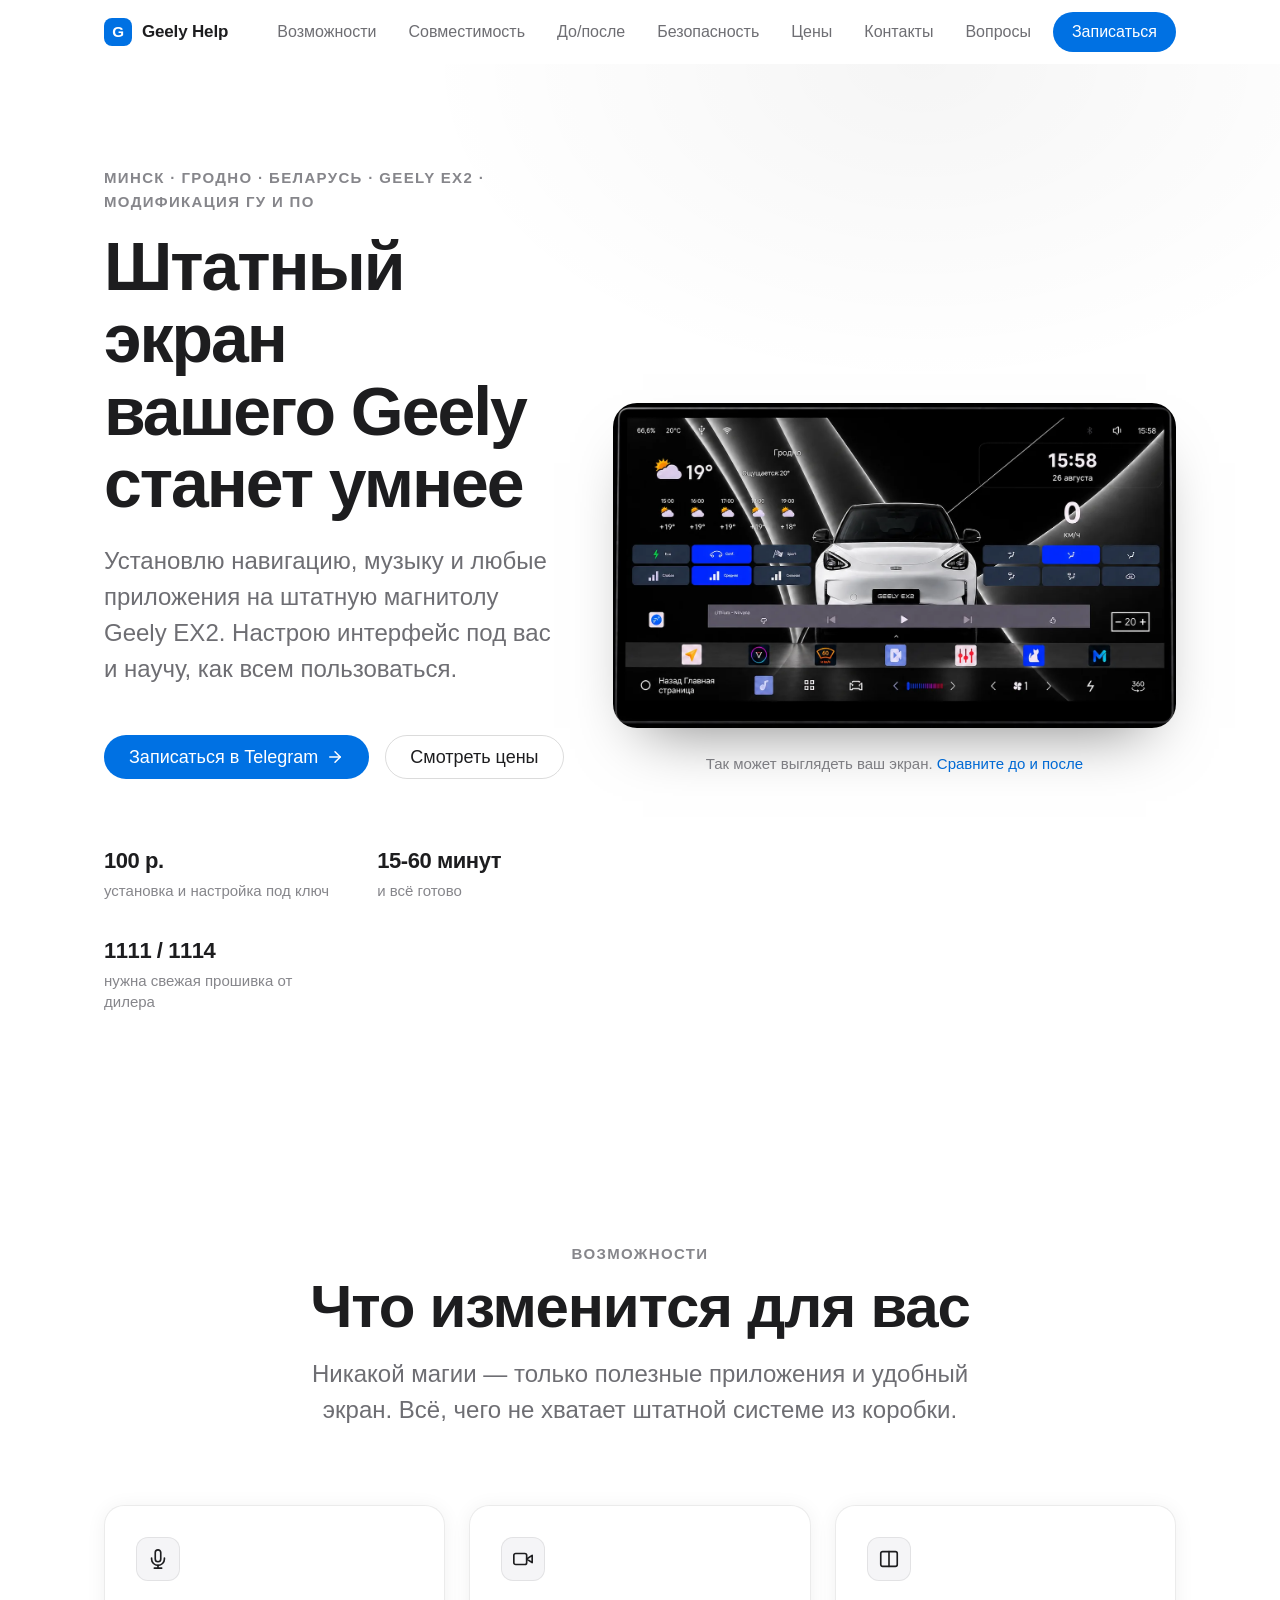
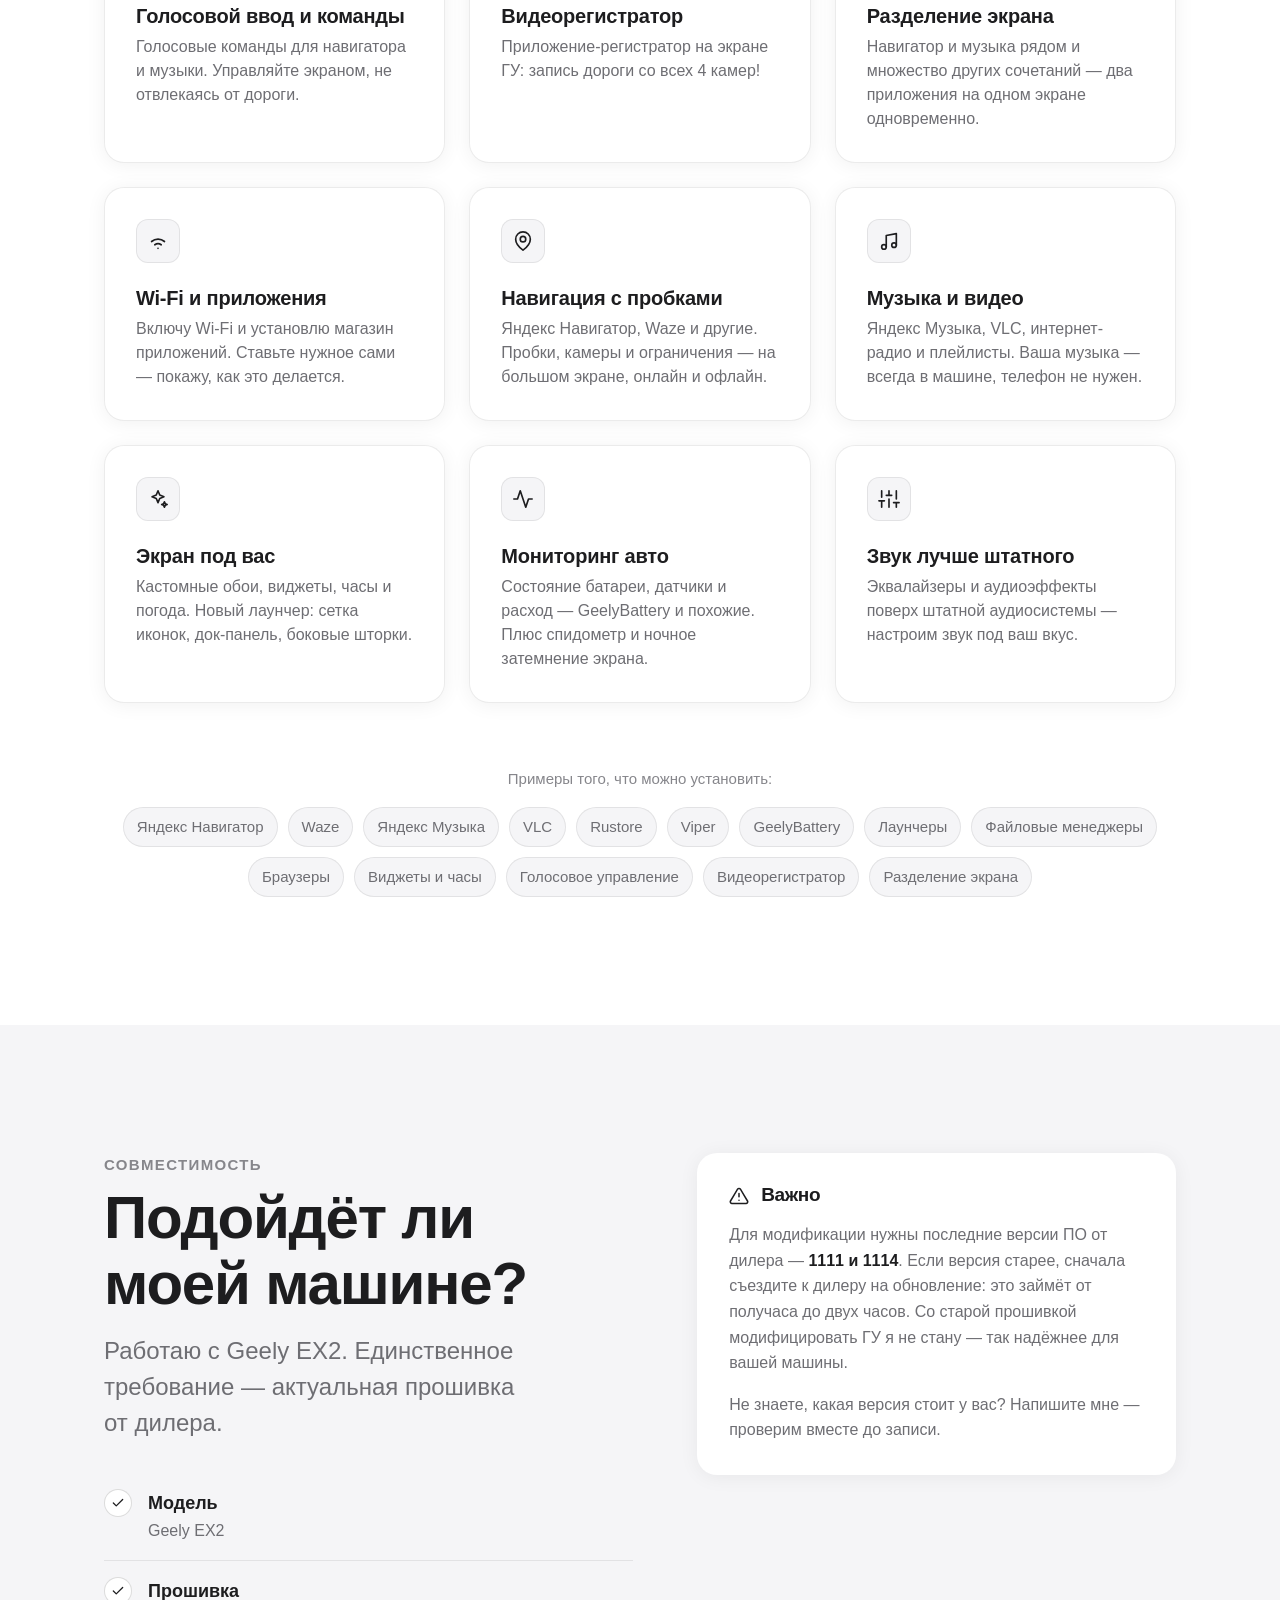
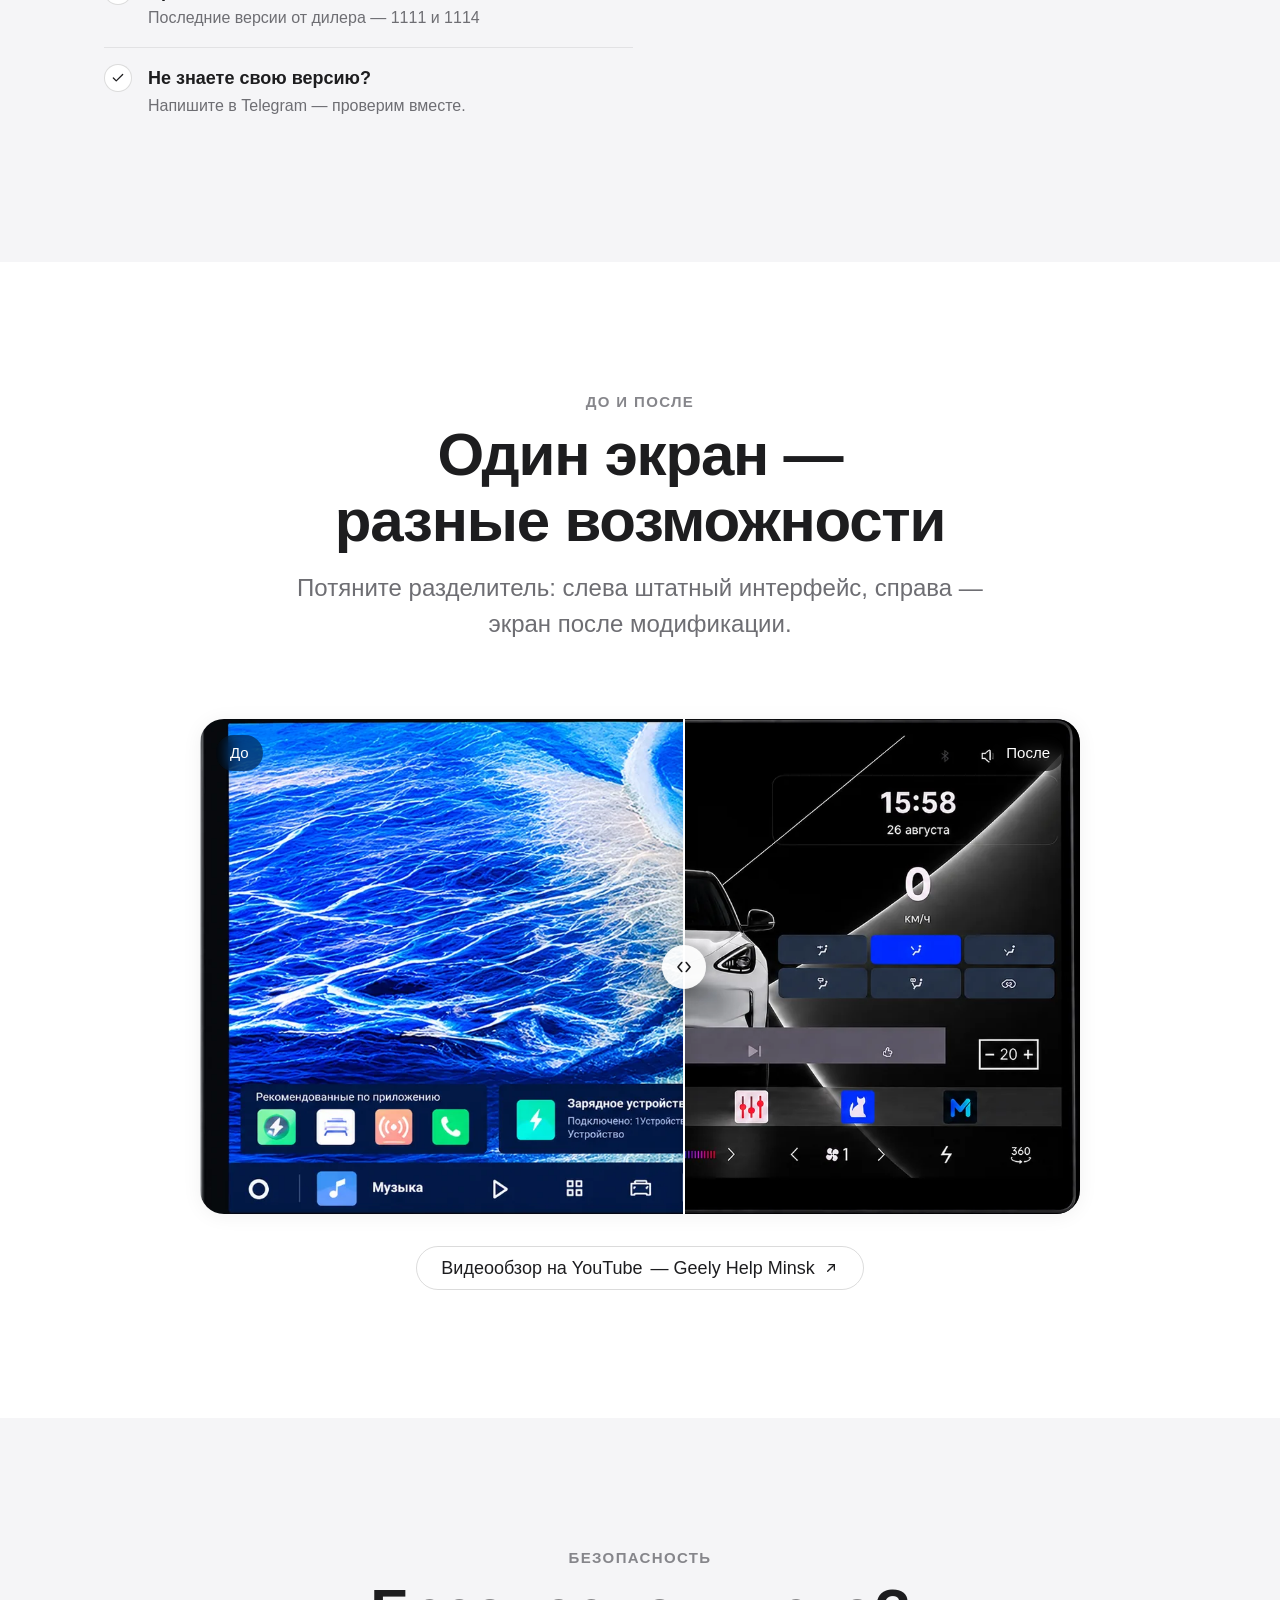
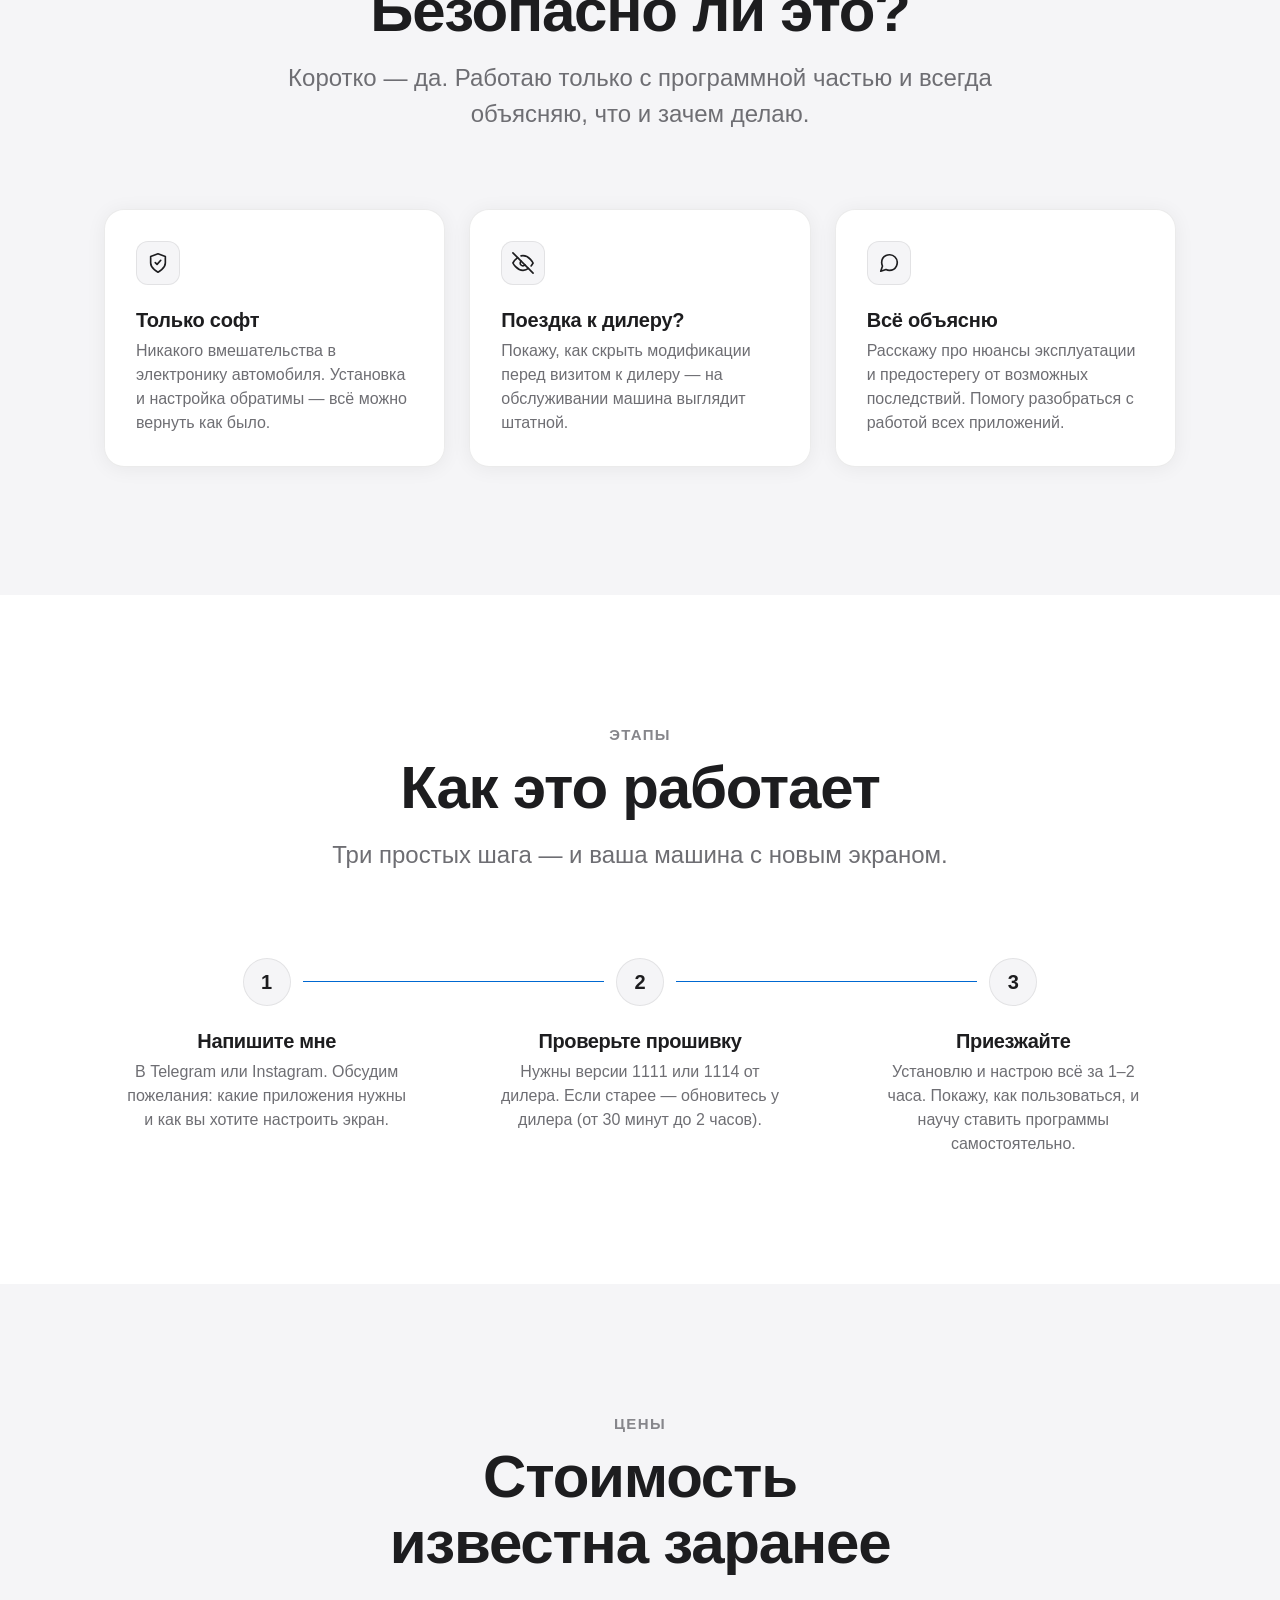
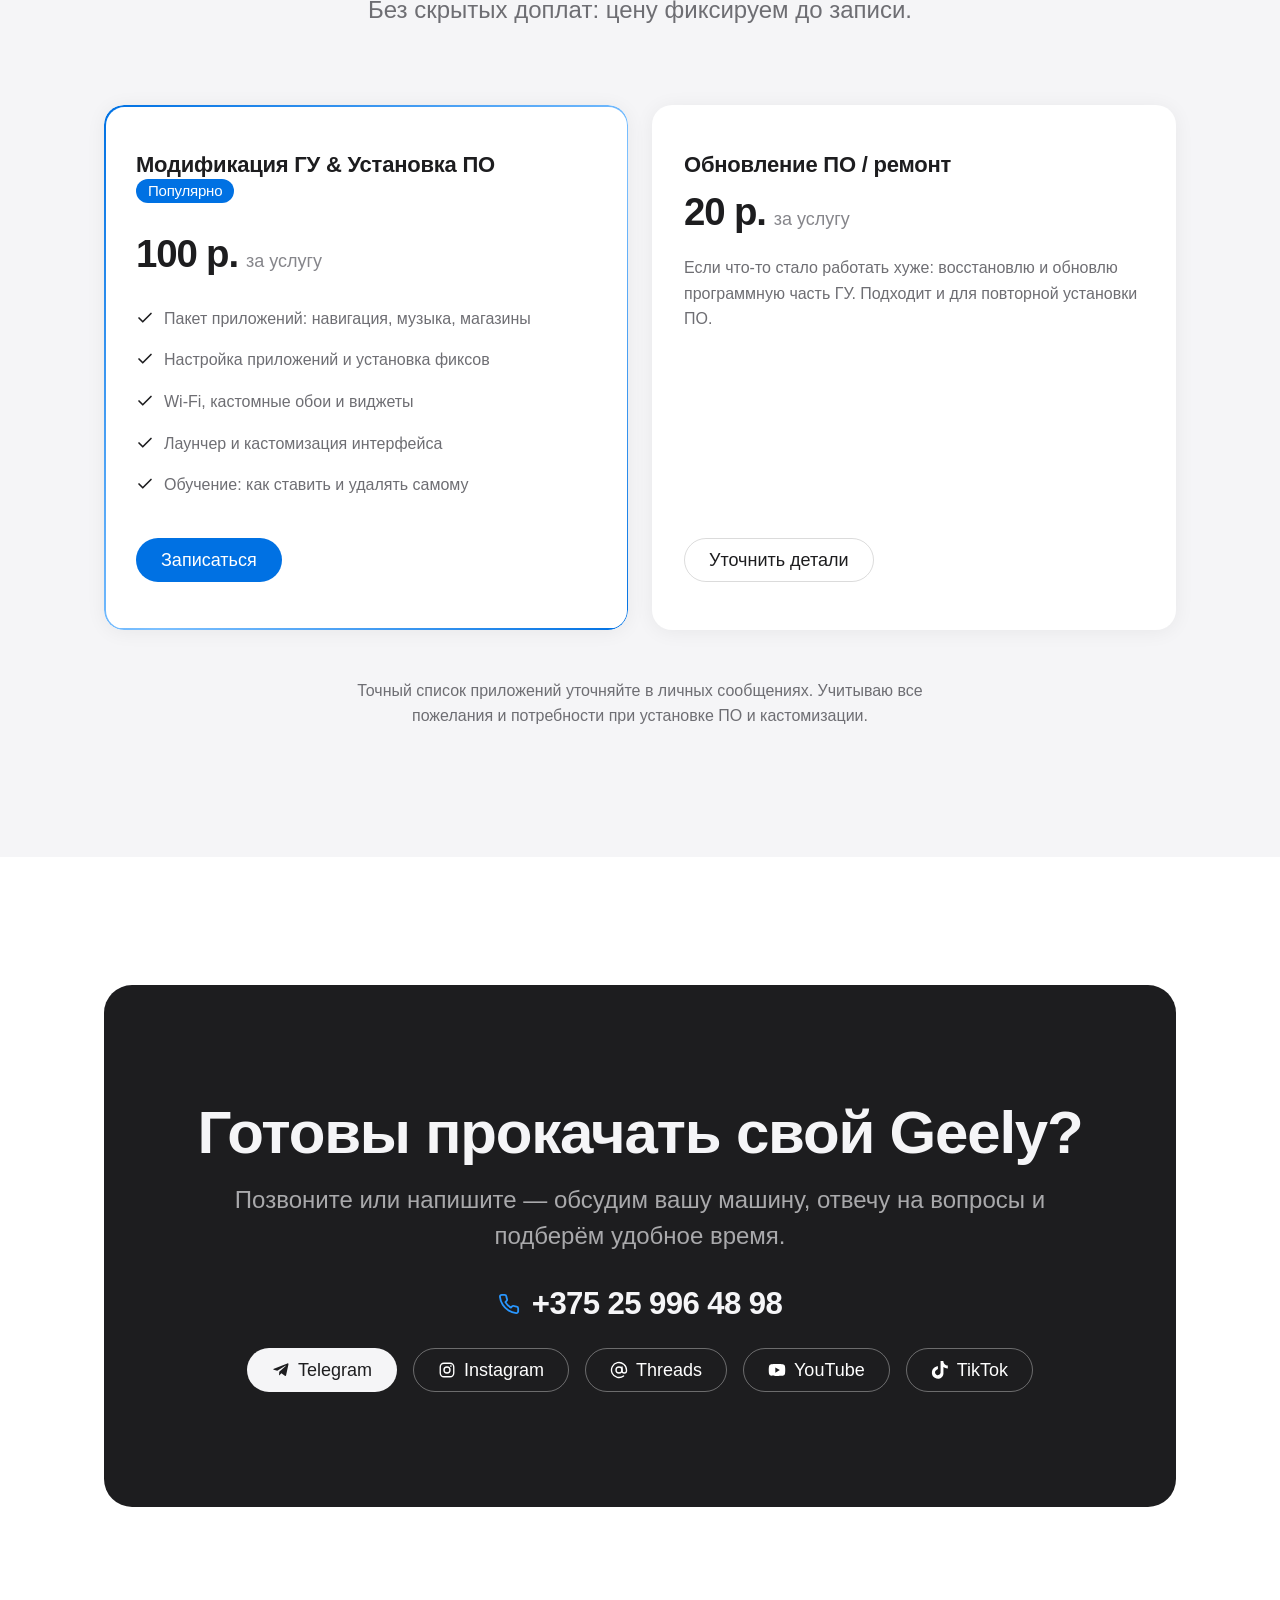
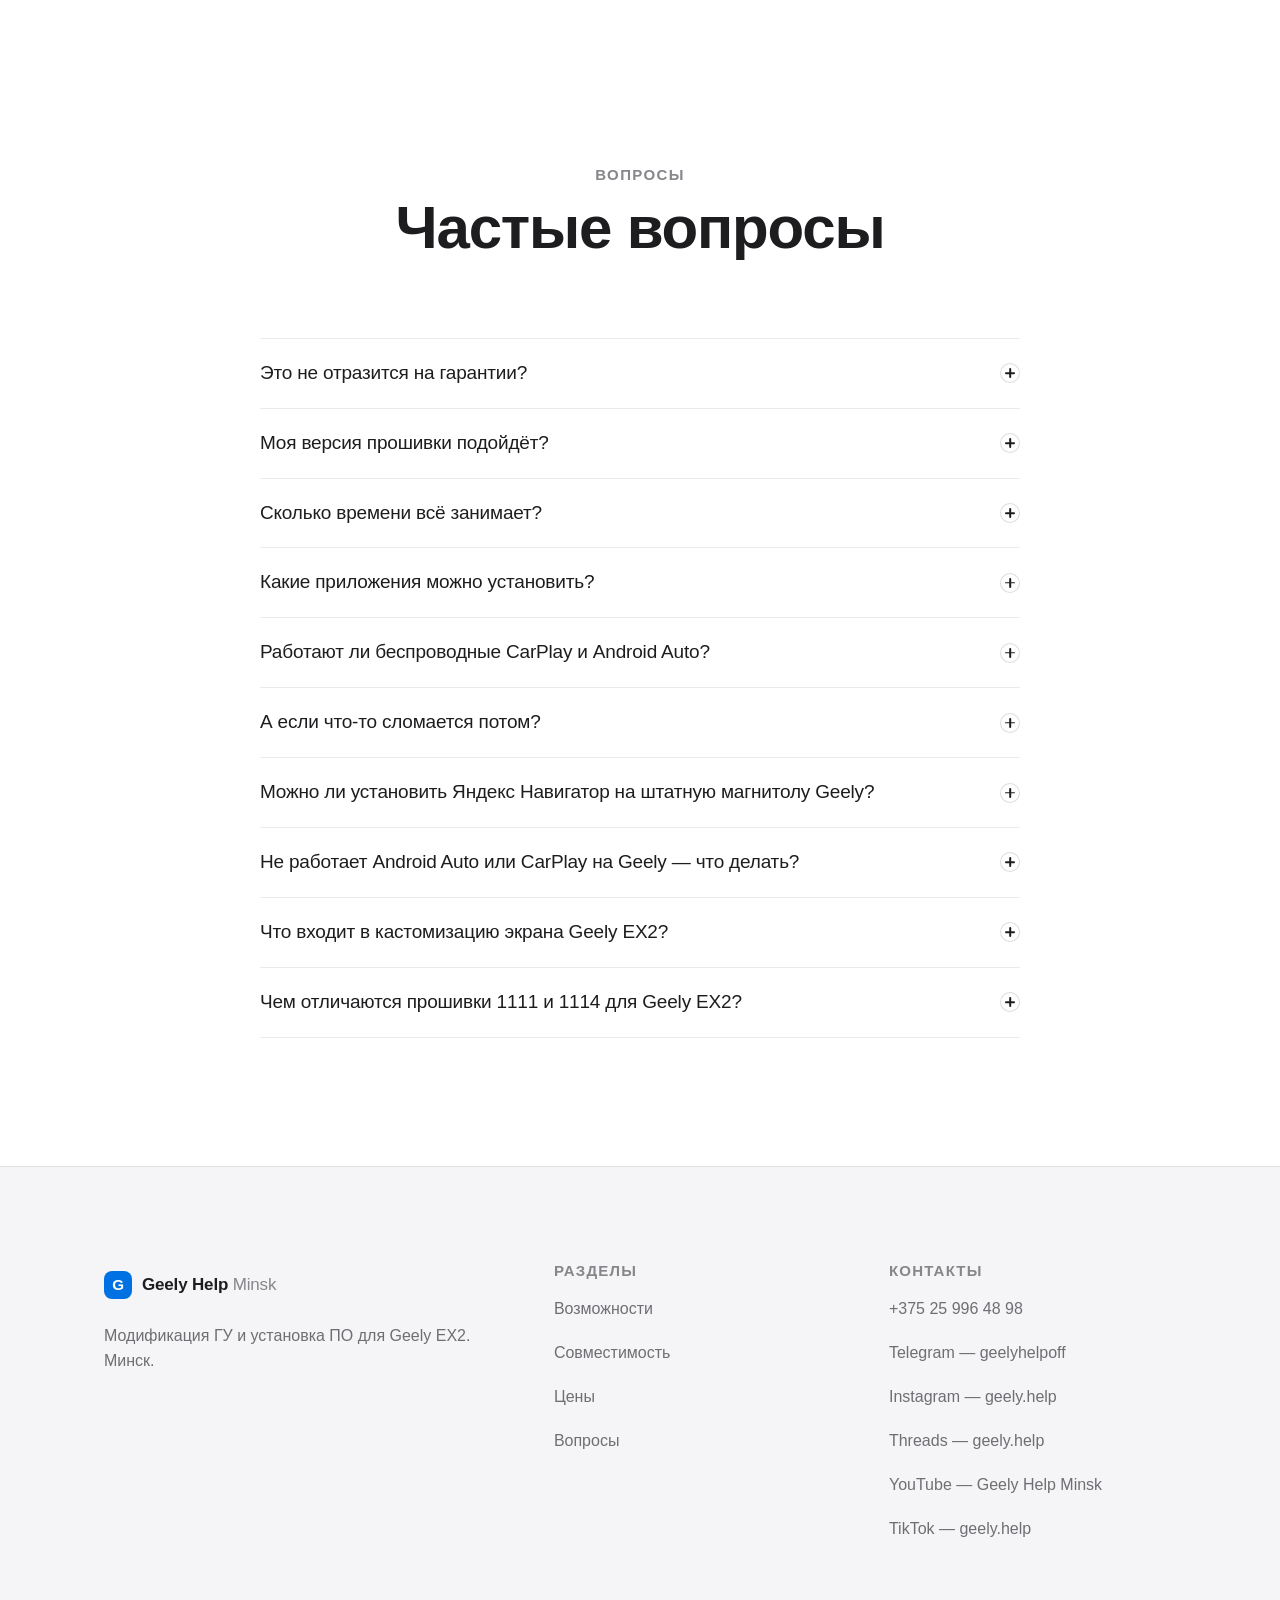
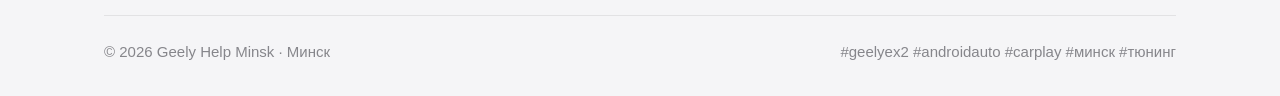
==== index.html @ 0914ea92 "phone" ====
<!DOCTYPE html>
<html lang="ru">
<!--
  ============================================================================
  GEELY HELP MINSK — лендинг (одна страница, без сборки и зависимостей)
  ============================================================================

  ФАЙЛЫ ПРОЕКТА
    index.html  — разметка (этот файл); секции помечены «СЕКЦИЯ N»
    styles.css  — стили; в начале — оглавление, настройки — в «РАЗДЕЛ 1»
    script.js   — скрипты; в начале — CONFIG и блоки «БЛОК N»
    README.md   — шпаргалка: как менять цены, ссылки, тексты

  СОСТАВ СТРАНИЦЫ
    СЕКЦИЯ 1   Шапка (меню + кнопка «Записаться»)
    СЕКЦИЯ 2   Hero — первый экран
    СЕКЦИЯ 3   Возможности (9 карточек + чипы приложений)
    СЕКЦИЯ 4   Совместимость (требование к прошивке 1111/1114)
    СЕКЦИЯ 5   До / После (слайдер)
    СЕКЦИЯ 6   Безопасность (3 карточки)
    СЕКЦИЯ 7   Как это работает (3 шага)
    СЕКЦИЯ 8   Цены (2 тарифа)
    СЕКЦИЯ 9   CTA — контакты (тёмный блок)
    СЕКЦИЯ 10  FAQ (аккордеон)
    СЕКЦИЯ 11  Футер

  САМЫЕ ЧАСТЫЕ ПРАВКИ (подробности — в README.md):
    • Цены:     СЕКЦИИ 2, 8, 10 + JSON-LD ниже в <head>
    • Соцсети:  СЕКЦИИ 1, 2, 5, 9, 11 + JSON-LD (sameAs)
    • Телефон:  СЕКЦИИ 9, 11 + JSON-LD (contactPoint)
    • Цвета:    styles.css, РАЗДЕЛ 1
-->
<head>
  <meta charset="UTF-8" />
  <meta name="viewport" content="width=device-width, initial-scale=1" />
  <title>Geely Help Minsk — приложения и кастомизация экрана Geely EX2</title>
  <meta name="description" content="Установка приложений, навигации и музыки на штатный экран Geely EX2 в Минске. Кастомизация интерфейса, Wi-Fi, виджеты, обучение. Установка ПО — 100 р., обновление и ремонт — 20 р." />
  <meta name="color-scheme" content="light dark" />
  <meta property="og:type" content="website" />
  <meta property="og:title" content="Geely Help Minsk — сделайте экран Geely EX2 умнее" />
  <meta property="og:description" content="Навигация, музыка, Wi-Fi и приложения на штатном экране Geely EX2. Установка — 100 р. Обновление ПО — 20 р. Минск." />
  <link rel="canonical" href="https://geelyhelp.by/" />
  <meta property="og:url" content="https://geelyhelp.by/" />
  <meta property="og:locale" content="ru_RU" />
  <meta property="og:image" content="https://geelyhelp.by/img/gu-after.png" />
  <meta name="twitter:card" content="summary_large_image" />
  <link rel="icon" href="img/icon.png"/>
  <link rel="stylesheet" href="styles.css" />
  <script>document.documentElement.classList.add('js');</script>
  <!-- Данные для поисковиков: бизнес (LocalBusiness) и блок FAQ (FAQPage).
       При смене цен, ссылок или текстов вопросов — правьте и здесь. -->
  <script type="application/ld+json">
  {
    "@context": "https://schema.org",
    "@type": "LocalBusiness",
    "@id": "https://geelyhelp.by/#business",
    "name": "Geely Help Minsk",
    "url": "https://geelyhelp.by/",
    "description": "Модификация головного устройства (ГУ) и установка ПО для Geely EX2: Яндекс Навигатор, Waze, музыка, Android Auto и CarPlay, Wi-Fi, кастомизация интерфейса. Минск и Гродно.",
    "image": [
      "https://geelyhelp.by/img/gu-after.png",
      "https://geelyhelp.by/img/gu-after.webp",
      "https://geelyhelp.by/img/gu-before.png",
      "https://geelyhelp.by/img/gu-before.webp"
    ],
    "areaServed": [
      { "@type": "City", "name": "Минск" },
      { "@type": "City", "name": "Гродно" }
    ],
    "contactPoint": [
      {
        "@type": "ContactPoint",
        "contactType": "customer service",
        "telephone": "+375259964898",
        "url": "https://t.me/geelyhelpoff",
        "availableLanguage": ["ru", "be"]
      }
    ],
    "priceRange": "20–100 BYN",
    "sameAs": [
      "https://t.me/geelyhelpoff",
      "https://www.instagram.com/geely.help",
      "https://www.threads.net/@geely.help",
      "https://www.tiktok.com/@geely.help",
      "https://www.youtube.com/@GeelyHelp"
    ],
    "makesOffer": [
      {
        "@type": "Offer",
        "name": "Установка / переустановка ПО",
        "price": "100",
        "priceCurrency": "BYN",
        "description": "Пакет приложений (навигация, музыка, магазины), настройка приложений и фиксов, Wi-Fi, кастомные обои и виджеты, лаунчер и кастомизация интерфейса, обучение. 30-60 минут."
      },
      {
        "@type": "Offer",
        "name": "Обновление ПО / ремонт программной части",
        "price": "20",
        "priceCurrency": "BYN",
        "description": "Восстановление и обновление программной части головного устройства Geely EX2."
      }
    ]
  }
  </script>
  <script type="application/ld+json">
  {
    "@context": "https://schema.org",
    "@type": "FAQPage",
    "mainEntity": [
      {
        "@type": "Question",
        "name": "Это не отразится на гарантии?",
        "acceptedAnswer": { "@type": "Answer", "text": "Модификации можно скрыть перед поездкой к дилеру — я покажу и научу. Плюс расскажу про нюансы эксплуатации и предостерегу от возможных последствий." }
      },
      {
        "@type": "Question",
        "name": "Моя версия прошивки подойдёт?",
        "acceptedAnswer": { "@type": "Answer", "text": "Нужны последние версии от дилера — 1111 и 1114. Не знаете, какая у вас? Напишите в Telegram — проверим вместе. Если версия старее, сначала обновитесь у дилера (от 30 минут до 2 часов)." }
      },
      {
        "@type": "Question",
        "name": "Сколько времени всё занимает?",
        "acceptedAnswer": { "@type": "Answer", "text": "Сама установка и настройка — обычно 1–2 часа. Обновление прошивки у дилера — от получаса до двух часов. Записывайтесь заранее — подберём время." }
      },
      {
        "@type": "Question",
        "name": "Какие приложения можно установить?",
        "acceptedAnswer": { "@type": "Answer", "text": "Навигаторы (Яндекс Навигатор, Waze), музыку (Яндекс Музыка, VLC), магазины приложений, виджеты, лаунчеры, браузеры, мониторинг автомобиля и многое другое. Точный список уточняйте в личных сообщениях." }
      },
      {
        "@type": "Question",
        "name": "Работают ли беспроводные CarPlay и Android Auto?",
        "acceptedAnswer": { "@type": "Answer", "text": "Да, покажу, как их подключить. Честно: работают не идеально, поэтому пока предпочтительнее проводные версии." }
      },
      {
        "@type": "Question",
        "name": "А если что-то сломается потом?",
        "acceptedAnswer": { "@type": "Answer", "text": "Есть услуга обновления ПО и ремонта программной части — 20 р. Пишите в любое время, помогу разобраться." }
      },
      {
        "@type": "Question",
        "name": "Можно ли установить Яндекс Навигатор на штатную магнитолу Geely?",
        "acceptedAnswer": { "@type": "Answer", "text": "Да, это одна из самых частых задач. Установлю Яндекс Навигатор или Waze на штатный экран Geely EX2, настрою запуск и голосовые команды и покажу, как пользоваться офлайн-картами." }
      },
      {
        "@type": "Question",
        "name": "Не работает Android Auto или CarPlay на Geely — что делать?",
        "acceptedAnswer": { "@type": "Answer", "text": "Беспроводные CarPlay и Android Auto на Geely EX2 работают с ограничениями — так устроена штатная система. Покажу, как их правильно подключить, а проводные версии настрою как более стабильный вариант. Если беспроводное подключение не заводится вовсе — напишите в Telegram, разберёмся." }
      },
      {
        "@type": "Question",
        "name": "Что входит в кастомизацию экрана Geely EX2?",
        "acceptedAnswer": { "@type": "Answer", "text": "Кастомные обои, виджеты — часы, погода, спидометр, — замена штатного рабочего стола на лаунчер: новая сетка иконок, док-панель, боковые шторки. Экран будет выглядеть так, как удобно именно вам." }
      },
      {
        "@type": "Question",
        "name": "Чем отличаются прошивки 1111 и 1114 для Geely EX2?",
        "acceptedAnswer": { "@type": "Answer", "text": "Это последние версии ПО от дилера: 1111 — для версии Pro, 1114 — для MAX. Модификация ГУ возможна только на них, поэтому перед записью вместе проверим, какая версия стоит у вас." }
      }
    ]
  }
  </script>
</head>
<body>
  <a class="skip-link" href="#main">Перейти к содержимому</a>

  <!-- ============================================================
       СЕКЦИЯ 1. ШАПКА — при прокрутке становится «стеклом» (script.js, БЛОК 2).
       ============================================================ -->
  <header class="header" id="header">
    <div class="container header__inner">
      <a class="logo" href="#top" aria-label="Geely Help Minsk — к началу страницы">
        <span class="logo__mark" aria-hidden="true">G</span>
        <span class="logo__text">Geely Help</span>
      </a>
      <nav class="nav" id="nav" aria-label="Основная навигация">
        <a href="#benefits">Возможности</a>
        <a href="#compat">Совместимость</a>
        <a href="#demo">До/после</a>
        <a href="#safety">Безопасность</a>
        <a href="#prices">Цены</a>
        <a href="#contacts">Контакты</a>
        <a href="#faq">Вопросы</a>
      </nav>
      <a class="btn btn--primary btn--header" href="https://t.me/geelyhelpoff" target="_blank" rel="noopener">Записаться</a>
      <button class="burger" type="button" aria-expanded="false" aria-controls="nav" aria-label="Открыть меню">
        <span class="burger__box" aria-hidden="true"><i></i><i></i></span>
      </button>
    </div>
  </header>

  <main id="main">
  <!-- ============================================================
       СЕКЦИЯ 2. HERO — ПЕРВЫЙ ЭКРАН — цены и ссылки дублируются в СЕКЦИЯХ 8, 9.
       ============================================================ -->
    <section class="hero" id="top">
      <div class="container hero__inner">
        <div class="hero__copy">
          <p class="eyebrow reveal" style="--i:0">Минск · Гродно · Беларусь · Geely EX2 · модификация ГУ и ПО</p>
          <h1 class="hero__title reveal" style="--i:1">Штатный экран вашего Geely станет умнее</h1>
          <p class="hero__lead reveal" style="--i:2">Установлю навигацию, музыку и любые приложения на штатную магнитолу Geely EX2. Настрою интерфейс под вас и научу, как всем пользоваться.</p>
          <div class="hero__actions reveal" style="--i:3">
            <a class="btn btn--primary" href="https://t.me/geelyhelpoff" target="_blank" rel="noopener">Записаться в Telegram<svg width="18" height="18" viewBox="0 0 24 24" fill="none" stroke="currentColor" stroke-width="2" stroke-linecap="round" stroke-linejoin="round" aria-hidden="true"><path d="M5 12h14"/><path d="m12 5 7 7-7 7"/></svg></a>
            <a class="btn btn--ghost" href="#prices">Смотреть цены</a>
          </div>
          <ul class="hero__facts reveal" style="--i:4">
            <li><strong>100 р.</strong><span>установка и настройка под ключ</span></li>
            <li><strong>15-60 минут</strong><span>и всё готово</span></li>
            <li><strong>1111 / 1114</strong><span>нужна свежая прошивка от дилера</span></li>
          </ul>
        </div>
        <div class="hero__visual reveal" style="--i:4">
          <div class="parallax" data-parallax>
            <!-- ФОТО НАСТРОЕННОГО ЭКРАНА: img/gu-after.png (уже подключён).
                 Чтобы заменить — положите новый файл в img/ и поправьте путь
                 в src (и здесь, и в слайдере, СЕКЦИЯ 5), а также width/height
                 под реальные размеры файла. Рекомендация: горизонтальное фото
                 шириной от 1200px. Текст alt — для скринридеров и поиска. -->
            <picture>
              <source type="image/webp" srcset="img/gu-after.webp" />
              <img class="unit-photo" src="img/gu-after.png" alt="Настроенный экран Geely EX2: навигация, музыка и виджеты на штатной магнитоле" width="1362" height="785" decoding="async" fetchpriority="high">
            </picture>
          </div>
          <p class="hero__caption">Так может выглядеть ваш экран. <a class="inline-link" href="#demo">Сравните до и после</a></p>
        </div>
      </div>
    </section>
  <!-- ============================================================
       СЕКЦИЯ 3. ВОЗМОЖНОСТИ — карточку добавляйте копированием <article class="card">.
       ============================================================ -->
    <section class="section" id="benefits">
      <div class="container">
        <div class="section__head section__head--center reveal">
          <p class="eyebrow">Возможности</p>
          <h2 class="section__title">Что изменится для вас</h2>
          <p class="section__lead">Никакой магии — только полезные приложения и удобный экран. Всё, чего не хватает штатной системе из коробки.</p>
        </div>
        <div class="benefits__grid" data-stagger>
          <article class="card reveal">
            <span class="card__icon"><svg viewBox="0 0 24 24" fill="none" stroke="currentColor" stroke-width="1.8" stroke-linecap="round" stroke-linejoin="round" aria-hidden="true"><path d="M12 2a3 3 0 0 0-3 3v7a3 3 0 0 0 6 0V5a3 3 0 0 0-3-3Z"/><path d="M19 11v1a7 7 0 0 1-14 0v-1"/><path d="M12 19v3"/><path d="M8 22h8"/></svg></span>
            <h3>Голосовой ввод и команды</h3>
            <p>Голосовые команды для навигатора и музыки. Управляйте экраном, не отвлекаясь от дороги.</p>
          </article>
          <article class="card reveal">
            <span class="card__icon"><svg viewBox="0 0 24 24" fill="none" stroke="currentColor" stroke-width="1.8" stroke-linecap="round" stroke-linejoin="round" aria-hidden="true"><path d="m22 8-6 4 6 4V8Z"/><rect x="2" y="6" width="14" height="12" rx="2"/></svg></span>
            <h3>Видеорегистратор</h3>
            <p>Приложение-регистратор на экране ГУ: запись дороги со всех 4 камер!</p>
          </article>
          <article class="card reveal">
            <span class="card__icon"><svg viewBox="0 0 24 24" fill="none" stroke="currentColor" stroke-width="1.8" stroke-linecap="round" stroke-linejoin="round" aria-hidden="true"><rect x="3" y="4" width="18" height="16" rx="2"/><path d="M12 4v16"/></svg></span>
            <h3>Разделение экрана</h3>
            <p>Навигатор и музыка рядом и множество других сочетаний — два приложения на одном экране одновременно.</p>
          </article>
          <article class="card reveal">
            <span class="card__icon"><svg viewBox="0 0 24 24" fill="none" stroke="currentColor" stroke-width="1.8" stroke-linecap="round" stroke-linejoin="round" aria-hidden="true"><path d="M5 12.55a11 11 0 0 1 14.08 0"/><path d="M8.53 16.11a6 6 0 0 1 6.95 0"/><path d="M12 20h.01"/></svg></span>
            <h3>Wi-Fi и приложения</h3>
            <p>Включу Wi-Fi и установлю магазин приложений. Ставьте нужное сами — покажу, как это делается.</p>
          </article>
          <article class="card reveal">
            <span class="card__icon"><svg viewBox="0 0 24 24" fill="none" stroke="currentColor" stroke-width="1.8" stroke-linecap="round" stroke-linejoin="round" aria-hidden="true"><path d="M20 10c0 6-8 12-8 12s-8-6-8-12a8 8 0 1 1 16 0Z"/><circle cx="12" cy="10" r="3"/></svg></span>
            <h3>Навигация с пробками</h3>
            <p>Яндекс Навигатор, Waze и другие. Пробки, камеры и ограничения — на большом экране, онлайн и офлайн.</p>
          </article>
          <article class="card reveal">
            <span class="card__icon"><svg viewBox="0 0 24 24" fill="none" stroke="currentColor" stroke-width="1.8" stroke-linecap="round" stroke-linejoin="round" aria-hidden="true"><path d="M9 18.5V6l11-2v12.5"/><circle cx="6.5" cy="18.5" r="2.5"/><circle cx="17.5" cy="16.5" r="2.5"/></svg></span>
            <h3>Музыка и видео</h3>
            <p>Яндекс Музыка, VLC, интернет-радио и плейлисты. Ваша музыка — всегда в машине, телефон не нужен.</p>
          </article>
          
          <article class="card reveal">
            <span class="card__icon"><svg viewBox="0 0 24 24" fill="none" stroke="currentColor" stroke-width="1.8" stroke-linecap="round" stroke-linejoin="round" aria-hidden="true"><path d="m12 3 1.9 4.6 4.6 1.9-4.6 1.9L12 16l-1.9-4.6L5.5 9.5l4.6-1.9L12 3Z"/><path d="m19 15 .9 2.1 2.1.9-2.1.9L19 21l-.9-2.1L16 18l2.1-.9L19 15Z"/></svg></span>
            <h3>Экран под вас</h3>
            <p>Кастомные обои, виджеты, часы и погода. Новый лаунчер: сетка иконок, док-панель, боковые шторки.</p>
          </article>
          <article class="card reveal">
            <span class="card__icon"><svg viewBox="0 0 24 24" fill="none" stroke="currentColor" stroke-width="1.8" stroke-linecap="round" stroke-linejoin="round" aria-hidden="true"><path d="M22 12h-4l-3 9L9 3l-3 9H2"/></svg></span>
            <h3>Мониторинг авто</h3>
            <p>Состояние батареи, датчики и расход — GeelyBattery и похожие. Плюс спидометр и ночное затемнение экрана.</p>
          </article>
          <article class="card reveal">
            <span class="card__icon"><svg viewBox="0 0 24 24" fill="none" stroke="currentColor" stroke-width="1.8" stroke-linecap="round" stroke-linejoin="round" aria-hidden="true"><path d="M4 21v-7M4 10V3M12 21v-9M12 8V3M20 21v-5M20 12V3M1 14h6M9 8h6M17 16h6"/></svg></span>
            <h3>Звук лучше штатного</h3>
            <p>Эквалайзеры и аудиоэффекты поверх штатной аудиосистемы — настроим звук под ваш вкус.</p>
          </article>
          
        </div>
        <p class="chips-note reveal">Примеры того, что можно установить:</p>
        <div class="chips reveal" role="list">
          <span class="chip" role="listitem">Яндекс Навигатор</span>
          <span class="chip" role="listitem">Waze</span>
          <span class="chip" role="listitem">Яндекс Музыка</span>
          <span class="chip" role="listitem">VLC</span>
          <span class="chip" role="listitem">Rustore</span>
          <span class="chip" role="listitem">Viper</span>
          <span class="chip" role="listitem">GeelyBattery</span>
          <span class="chip" role="listitem">Лаунчеры</span>
          <span class="chip" role="listitem">Файловые менеджеры</span>
          <span class="chip" role="listitem">Браузеры</span>
          <span class="chip" role="listitem">Виджеты и часы</span>
          <span class="chip" role="listitem">Голосовое управление</span>
          <span class="chip" role="listitem">Видеорегистратор</span>
          <span class="chip" role="listitem">Разделение экрана</span>
        </div>
      </div>
    </section>
  <!-- ============================================================
       СЕКЦИЯ 4. СОВМЕСТИМОСТЬ — требование прошивки 1111/1114.
       ============================================================ -->
    <section class="section section--secondary" id="compat">
      <div class="container compat__layout">
        <div class="reveal">
          <p class="eyebrow">Совместимость</p>
          <h2 class="section__title">Подойдёт ли моей машине?</h2>
          <p class="section__lead">Работаю с Geely EX2. Единственное требование — актуальная прошивка от дилера.</p>
          <ul class="compat__checks">
            <li>
              <span class="check__icon"><svg viewBox="0 0 24 24" fill="none" stroke="currentColor" stroke-width="2.2" stroke-linecap="round" stroke-linejoin="round" aria-hidden="true"><path d="M20 6 9 17l-5-5"/></svg></span>
              <div><strong>Модель</strong><span>Geely EX2</span></div>
            </li>
            <li>
              <span class="check__icon"><svg viewBox="0 0 24 24" fill="none" stroke="currentColor" stroke-width="2.2" stroke-linecap="round" stroke-linejoin="round" aria-hidden="true"><path d="M20 6 9 17l-5-5"/></svg></span>
              <div><strong>Прошивка</strong><span>Последние версии от дилера — 1111 и 1114</span></div>
            </li>
            <li>
              <span class="check__icon"><svg viewBox="0 0 24 24" fill="none" stroke="currentColor" stroke-width="2.2" stroke-linecap="round" stroke-linejoin="round" aria-hidden="true"><path d="M20 6 9 17l-5-5"/></svg></span>
              <div><strong>Не знаете свою версию?</strong><span>Напишите в Telegram — проверим вместе.</span></div>
            </li>
          </ul>
        </div>
        <div class="compat__side" data-stagger>
          <div class="warn reveal">
            <div class="warn__head">
              <svg viewBox="0 0 24 24" fill="none" stroke="currentColor" stroke-width="1.8" stroke-linecap="round" stroke-linejoin="round" aria-hidden="true"><path d="M10.29 3.86 1.82 18a2 2 0 0 0 1.71 3h16.94a2 2 0 0 0 1.71-3L13.71 3.86a2 2 0 0 0-3.42 0Z"/><path d="M12 9v4M12 17h.01"/></svg>
              <h3>Важно</h3>
            </div>
            <p>Для модификации нужны последние версии ПО от дилера — <strong>1111 и 1114</strong>. Если версия старее, сначала съездите к дилеру на обновление: это займёт от получаса до двух часов. Со старой прошивкой модифицировать ГУ я не стану — так надёжнее для вашей машины.</p>
            <p>Не знаете, какая версия стоит у вас? Напишите мне — проверим вместе до записи.</p>
          </div>
        </div>
      </div>
    </section>
  <!-- ============================================================
       СЕКЦИЯ 5. ДО / ПОСЛЕ — СЛАЙДЕР — двигает невидимый input.ba__range (script.js, БЛОК 7).
       ============================================================ -->
    <section class="section" id="demo">
      <div class="container">
        <div class="section__head section__head--center reveal">
          <p class="eyebrow">До и после</p>
          <h2 class="section__title">Один экран — разные возможности</h2>
          <p class="section__lead">Потяните разделитель: слева штатный интерфейс, справа — экран после модификации.</p>
        </div>
        <div class="ba-wrap reveal">
          <div class="ba" role="group" aria-label="Сравнение штатного экрана и экрана после модификации. Перетаскивайте разделитель или используйте стрелки клавиатуры.">
            <div class="ba__pane ba__before" aria-hidden="true">
              <!-- Левая половина: фото штатного экрана. Файл img/gu-before.png —
                   заглушка: положите своё фото (img/gu-before.jpg) и поправьте src. -->
              <picture>
                <source type="image/webp" srcset="img/gu-before.webp" />
                <img class="unit-photo" src="img/gu-before.png" alt="" width="1253" height="765" loading="lazy" decoding="async">
              </picture>
            </div>
            <div class="ba__pane ba__after" aria-hidden="true">
              <!-- Правая половина: фото настроенного экрана (тот же файл,
                   что и в hero — см. комментарий в СЕКЦИИ 2). Левая половина —
                   фото штатного экрана (img/gu-before.png). Скрыто от скринридеров
                   целиком (aria-hidden выше). -->
              <picture>
                <source type="image/webp" srcset="img/gu-after.webp" />
                <img class="unit-photo" src="img/gu-after.png" alt="" width="1362" height="785" loading="lazy" decoding="async">
              </picture>
            </div>
            <span class="ba__tag ba__tag--before">До</span>
            <span class="ba__tag ba__tag--after">После</span>
            <div class="ba__handle" aria-hidden="true">
              <span class="ba__grip"><svg width="18" height="18" viewBox="0 0 24 24" fill="none" stroke="currentColor" stroke-width="2.2" stroke-linecap="round" stroke-linejoin="round"><path d="m9 6-5 6 5 6"/><path d="m15 6 5 6-5 6"/></svg></span>
            </div>
            <input class="ba__range" type="range" min="0" max="100" value="55" aria-label="Позиция разделителя «до и после»" />
          </div>
        </div>
        <p class="demo__link reveal">
          <a class="btn btn--ghost" href="https://youtu.be/U9wTJuGtl20" target="_blank" rel="noopener">Видеообзор на YouTube<span class="demo__btn-extra"> — Geely Help Minsk</span><svg width="16" height="16" viewBox="0 0 24 24" fill="none" stroke="currentColor" stroke-width="2" stroke-linecap="round" stroke-linejoin="round" aria-hidden="true"><path d="M7 17 17 7"/><path d="M9 7h8v8"/></svg></a>
        </p>
      </div>
    </section>
  <!-- ============================================================
       СЕКЦИЯ 6. БЕЗОПАСНОСТЬ
       ============================================================ -->
    <section class="section section--secondary" id="safety">
      <div class="container">
        <div class="section__head section__head--center reveal">
          <p class="eyebrow">Безопасность</p>
          <h2 class="section__title">Безопасно ли это?</h2>
          <p class="section__lead">Коротко — да. Работаю только с программной частью и всегда объясняю, что и зачем делаю.</p>
        </div>
        <div class="safety__grid" data-stagger>
          <article class="card reveal">
            <span class="card__icon"><svg viewBox="0 0 24 24" fill="none" stroke="currentColor" stroke-width="1.8" stroke-linecap="round" stroke-linejoin="round" aria-hidden="true"><path d="M12 22s8-4 8-10V5l-8-3-8 3v7c0 6 8 10 8 10Z"/><path d="m9 11.5 2 2 4-4.5"/></svg></span>
            <h3>Только софт</h3>
            <p>Никакого вмешательства в электронику автомобиля. Установка и настройка обратимы — всё можно вернуть как было.</p>
          </article>
          <article class="card reveal">
            <span class="card__icon"><svg viewBox="0 0 24 24" fill="none" stroke="currentColor" stroke-width="1.8" stroke-linecap="round" stroke-linejoin="round" aria-hidden="true"><path d="M17.94 17.94A10.07 10.07 0 0 1 12 20c-7 0-11-8-11-8a18.45 18.45 0 0 1 5.06-5.94"/><path d="M9.9 4.24A9.12 9.12 0 0 1 12 4c7 0 11 8 11 8a18.5 18.5 0 0 1-2.16 3.19"/><path d="m14.12 14.12a3 3 0 1 1-4.24-4.24"/><path d="m1 1 22 22"/></svg></span>
            <h3>Поездка к дилеру?</h3>
            <p>Покажу, как скрыть модификации перед визитом к дилеру — на обслуживании машина выглядит штатной.</p>
          </article>
          <article class="card reveal">
            <span class="card__icon"><svg viewBox="0 0 24 24" fill="none" stroke="currentColor" stroke-width="1.8" stroke-linecap="round" stroke-linejoin="round" aria-hidden="true"><path d="M21 11.5a8.38 8.38 0 0 1-.9 3.8 8.5 8.5 0 0 1-7.6 4.7 8.38 8.38 0 0 1-3.8-.9L3 21l1.9-5.7a8.38 8.38 0 0 1-.9-3.8 8.5 8.5 0 0 1 4.7-7.6 8.38 8.38 0 0 1 3.8-.9h.5a8.48 8.48 0 0 1 8 8v.5Z"/></svg></span>
            <h3>Всё объясню</h3>
            <p>Расскажу про нюансы эксплуатации и предостерегу от возможных последствий. Помогу разобраться с работой всех приложений.</p>
          </article>
        </div>
      </div>
    </section>

  <!-- ============================================================
       СЕКЦИЯ 7. КАК ЭТО РАБОТАЕТ — линия «дорисовывается» атрибутом data-draw (script.js, БЛОК 4).
       ============================================================ -->
    <section class="section" id="steps">
      <div class="container">
        <div class="section__head section__head--center reveal">
          <p class="eyebrow">Этапы</p>
          <h2 class="section__title">Как это работает</h2>
          <p class="section__lead">Три простых шага — и ваша машина с новым экраном.</p>
        </div>
        <ol class="steps reveal" data-stagger data-draw>
          <li class="step reveal">
            <span class="step__num" aria-hidden="true">1</span>
            <h3>Напишите мне</h3>
            <p>В Telegram или Instagram. Обсудим пожелания: какие приложения нужны и как вы хотите настроить экран.</p>
          </li>
          <li class="step reveal">
            <span class="step__num" aria-hidden="true">2</span>
            <h3>Проверьте прошивку</h3>
            <p>Нужны версии 1111 или 1114 от дилера. Если старее — обновитесь у дилера (от 30 минут до 2 часов).</p>
          </li>
          <li class="step reveal">
            <span class="step__num" aria-hidden="true">3</span>
            <h3>Приезжайте</h3>
            <p>Установлю и настрою всё за 1–2 часа. Покажу, как пользоваться, и научу ставить программы самостоятельно.</p>
          </li>
        </ol>
      </div>
    </section>
  <!-- ============================================================
       СЕКЦИЯ 8. ЦЕНЫ — суммы дублируются в СЕКЦИИ 2, СЕКЦИИ 10 и JSON-LD.
       ============================================================ -->
    <section class="section section--secondary" id="prices">
      <div class="container">
        <div class="section__head section__head--center reveal">
          <p class="eyebrow">Цены</p>
          <h2 class="section__title">Стоимость известна заранее</h2>
          <p class="section__lead">Без скрытых доплат: цену фиксируем до записи.</p>
        </div>
        <div class="pricing__grid" data-stagger>
          <article class="plan plan--featured reveal">
            <h3>Модификация ГУ & Установка ПО <span class="plan__badge">Популярно</span></h3>
            <p class="plan__price">100 р.<span>за услугу</span></p>
            <ul class="plan__list">
              <li><svg viewBox="0 0 24 24" fill="none" stroke="currentColor" stroke-width="2.2" stroke-linecap="round" stroke-linejoin="round" aria-hidden="true"><path d="M20 6 9 17l-5-5"/></svg>Пакет приложений: навигация, музыка, магазины</li>
              <li><svg viewBox="0 0 24 24" fill="none" stroke="currentColor" stroke-width="2.2" stroke-linecap="round" stroke-linejoin="round" aria-hidden="true"><path d="M20 6 9 17l-5-5"/></svg>Настройка приложений и установка фиксов</li>
              <li><svg viewBox="0 0 24 24" fill="none" stroke="currentColor" stroke-width="2.2" stroke-linecap="round" stroke-linejoin="round" aria-hidden="true"><path d="M20 6 9 17l-5-5"/></svg>Wi-Fi, кастомные обои и виджеты</li>
              <li><svg viewBox="0 0 24 24" fill="none" stroke="currentColor" stroke-width="2.2" stroke-linecap="round" stroke-linejoin="round" aria-hidden="true"><path d="M20 6 9 17l-5-5"/></svg>Лаунчер и кастомизация интерфейса</li>
              <li><svg viewBox="0 0 24 24" fill="none" stroke="currentColor" stroke-width="2.2" stroke-linecap="round" stroke-linejoin="round" aria-hidden="true"><path d="M20 6 9 17l-5-5"/></svg>Обучение: как ставить и удалять самому</li>
            </ul>
            <a class="btn btn--primary plan__cta" href="https://t.me/geelyhelpoff" target="_blank" rel="noopener">Записаться</a>
          </article>
          <article class="plan reveal">
            <div>
              <h3>Обновление ПО / ремонт</h3>
              <p class="plan__price">20 р.<span>за услугу</span></p>
              <p class="plan__desc">Если что-то стало работать хуже: восстановлю и обновлю программную часть ГУ. Подходит и для повторной установки ПО.</p>
            </div>
            <a class="btn btn--ghost plan__cta" href="https://t.me/geelyhelpoff" target="_blank" rel="noopener">Уточнить детали</a>
          </article>
        </div>
        <p class="pricing__note reveal">Точный список приложений уточняйте в личных сообщениях. Учитываю все пожелания и потребности при установке ПО и кастомизации.</p>
      </div>
    </section>
  <!-- ============================================================
       СЕКЦИЯ 9. CTA — КОНТАКТЫ — кнопки-мессенджеры, продублированы в футере.
       ============================================================ -->
    <section class="section" id="contacts" aria-label="Контакты">
      <div class="container">
        <div class="cta__card reveal">
          <h2>Готовы прокачать свой Geely?</h2>
          <p>Позвоните или напишите — обсудим вашу машину, отвечу на вопросы и подберём удобное время.</p>
          <a class="cta__phone" href="tel:+375259964898">
            <svg width="22" height="22" viewBox="0 0 24 24" fill="none" stroke="currentColor" stroke-width="2" stroke-linecap="round" stroke-linejoin="round" aria-hidden="true"><path d="M22 16.92v3a2 2 0 0 1-2.18 2 19.79 19.79 0 0 1-8.63-3.07 19.5 19.5 0 0 1-6-6 19.79 19.79 0 0 1-3.07-8.67A2 2 0 0 1 4.11 2h3a2 2 0 0 1 2 1.72 12.84 12.84 0 0 0 .7 2.81 2 2 0 0 1-.45 2.11L8.09 9.91a16 16 0 0 0 6 6l1.27-1.27a2 2 0 0 1 2.11-.45 12.84 12.84 0 0 0 2.81.7A2 2 0 0 1 22 16.92Z"/></svg>+375 25 996 48 98
          </a>
          <div class="cta__actions">
            <a class="btn btn--light" href="https://t.me/geelyhelpoff" target="_blank" rel="noopener"><svg width="18" height="18" viewBox="0 0 24 24" fill="currentColor" aria-hidden="true"><path d="M21.9 4.6 18.8 19c-.2 1-.8 1.3-1.7.8l-4.6-3.4-2.2 2.2c-.25.25-.46.46-.94.46l.33-4.7 8.6-7.8c.37-.33-.08-.51-.57-.18l-10.7 6.7-4.6-1.4c-1-.3-1-1 .2-1.4L20.5 3.2c.83-.3 1.6.2 1.4 1.4Z"/></svg>Telegram</a>
            <a class="btn btn--ghost-dark" href="https://www.instagram.com/geely.help" target="_blank" rel="noopener"><svg width="18" height="18" viewBox="0 0 24 24" fill="none" stroke="currentColor" stroke-width="1.8" stroke-linecap="round" stroke-linejoin="round" aria-hidden="true"><rect x="3" y="3" width="18" height="18" rx="5"/><circle cx="12" cy="12" r="4"/><circle cx="17.2" cy="6.8" r="1.1" fill="currentColor" stroke="none"/></svg>Instagram</a>
            <a class="btn btn--ghost-dark" href="https://www.threads.net/@geely.help" target="_blank" rel="noopener"><svg width="18" height="18" viewBox="0 0 24 24" fill="none" stroke="currentColor" stroke-width="1.8" stroke-linecap="round" stroke-linejoin="round" aria-hidden="true"><circle cx="12" cy="12" r="4"/><path d="M16 8v5a3 3 0 0 0 6 0v-1a10 10 0 1 0-3.92 7.94"/></svg>Threads</a>
            <a class="btn btn--ghost-dark" href="https://youtu.be/U9wTJuGtl20" target="_blank" rel="noopener"><svg width="18" height="18" viewBox="0 0 24 24" fill="currentColor" aria-hidden="true"><path d="M23 12s0-3.7-.47-5.47a2.9 2.9 0 0 0-2-2C18.7 4 12 4 12 4s-6.7 0-8.53.53a2.9 2.9 0 0 0-2 2C1 8.3 1 12 1 12s0 3.7.47 5.47a2.9 2.9 0 0 0 2 2C5.3 20 12 20 12 20s6.7 0 8.53-.53a2.9 2.9 0 0 0 2-2C23 15.7 23 12 23 12ZM9.75 15.5v-7l6 3.5-6 3.5Z"/></svg>YouTube</a>
            <a class="btn btn--ghost-dark" href="https://www.tiktok.com/@geely.help" target="_blank" rel="noopener"><svg width="18" height="18" viewBox="0 0 24 24" fill="currentColor" aria-hidden="true"><path d="M12.525.02c1.31-.02 2.61-.01 3.91-.02.08 1.53.63 3.09 1.75 4.17 1.12 1.11 2.7 1.62 4.24 1.79v4.03c-1.44-.05-2.89-.35-4.2-.97-.57-.26-1.1-.59-1.62-.93-.01 2.92.01 5.84-.02 8.75-.08 1.4-.54 2.79-1.35 3.94-1.1 1.59-2.87 2.63-4.79 2.79-1.85.17-3.78-.14-5.46-1.13-1.87-1.1-3.2-2.96-3.62-5.09-.14-.72-.18-1.46-.14-2.2.05-1.85.75-3.67 1.94-5.1 1.09-1.31 2.56-2.26 4.18-2.71.61-.17 1.24-.25 1.87-.26v4.06c-.53.06-1.07.18-1.56.4-.93.42-1.67 1.2-2.03 2.16-.35.94-.32 2.02.09 2.94.36.83 1.02 1.51 1.85 1.9.75.36 1.63.44 2.43.24 1.06-.26 1.96-1.04 2.42-2.03.2-.42.31-.88.35-1.34.03-3.11.01-6.22.01-9.33-.01-3.11-.01-6.22 0-9.33Z"/></svg>TikTok</a>
          </div>
        </div>
      </div>
    </section>
  <!-- ============================================================
       СЕКЦИЯ 10. FAQ — АККОРДЕОН — новый вопрос = копия .faq__item с новым id.
       ============================================================ -->
    <section class="section" id="faq">
      <div class="container">
        <div class="section__head section__head--center reveal">
          <p class="eyebrow">Вопросы</p>
          <h2 class="section__title">Частые вопросы</h2>
        </div>
        <div class="faq" data-stagger>
          <div class="faq__item reveal">
            <h3 class="faq__heading">
              <button class="faq__q" type="button" id="faq-q1" aria-expanded="false" aria-controls="faq-a1">Это не отразится на гарантии?<span class="faq__icon" aria-hidden="true"></span></button>
            </h3>
            <div class="faq__a" id="faq-a1" role="region" aria-labelledby="faq-q1"><div><p>Модификации можно скрыть перед поездкой к дилеру — я покажу и научу. Плюс расскажу про нюансы эксплуатации и предостерегу от возможных последствий.</p></div></div>
          </div>
          <div class="faq__item reveal">
            <h3 class="faq__heading">
              <button class="faq__q" type="button" id="faq-q2" aria-expanded="false" aria-controls="faq-a2">Моя версия прошивки подойдёт?<span class="faq__icon" aria-hidden="true"></span></button>
            </h3>
            <div class="faq__a" id="faq-a2" role="region" aria-labelledby="faq-q2"><div><p>Нужны последние версии от дилера — 1111 и 1114. Не знаете, какая у вас? Напишите в Telegram — проверим вместе. Если версия старее, сначала обновитесь у дилера (от 30 минут до 2 часов).</p></div></div>
          </div>
          <div class="faq__item reveal">
            <h3 class="faq__heading">
              <button class="faq__q" type="button" id="faq-q3" aria-expanded="false" aria-controls="faq-a3">Сколько времени всё занимает?<span class="faq__icon" aria-hidden="true"></span></button>
            </h3>
            <div class="faq__a" id="faq-a3" role="region" aria-labelledby="faq-q3"><div><p>Сама установка и настройка — обычно 30-60 минут. Обновление прошивки у дилера — от получаса до двух часов. Записывайтесь заранее — подберём время.</p></div></div>
          </div>
          <div class="faq__item reveal">
            <h3 class="faq__heading">
              <button class="faq__q" type="button" id="faq-q4" aria-expanded="false" aria-controls="faq-a4">Какие приложения можно установить?<span class="faq__icon" aria-hidden="true"></span></button>
            </h3>
            <div class="faq__a" id="faq-a4" role="region" aria-labelledby="faq-q4"><div><p>Навигаторы (Яндекс Навигатор, Waze), музыку (Яндекс Музыка, VLC), магазины приложений, виджеты, лаунчеры, браузеры, мониторинг автомобиля и многое другое. Точный список уточняйте в личных сообщениях.</p></div></div>
          </div>
          <div class="faq__item reveal">
            <h3 class="faq__heading">
              <button class="faq__q" type="button" id="faq-q5" aria-expanded="false" aria-controls="faq-a5">Работают ли беспроводные CarPlay и Android Auto?<span class="faq__icon" aria-hidden="true"></span></button>
            </h3>
            <div class="faq__a" id="faq-a5" role="region" aria-labelledby="faq-q5"><div><p>Да, покажу, как их подключить. Честно: работают не идеально, поэтому пока предпочтительнее проводные версии.</p></div></div>
          </div>
          <div class="faq__item reveal">
            <h3 class="faq__heading">
              <button class="faq__q" type="button" id="faq-q6" aria-expanded="false" aria-controls="faq-a6">А если что-то сломается потом?<span class="faq__icon" aria-hidden="true"></span></button>
            </h3>
            <div class="faq__a" id="faq-a6" role="region" aria-labelledby="faq-q6"><div><p>Есть услуга обновления ПО и ремонта программной части — 20 р. Пишите в любое время, помогу разобраться. По сути это и есть ремонт головного устройства Geely на уровне софта.</p></div></div>
          </div>
          <div class="faq__item reveal">
            <h3 class="faq__heading">
              <button class="faq__q" type="button" id="faq-q7" aria-expanded="false" aria-controls="faq-a7">Можно ли установить Яндекс Навигатор на штатную магнитолу Geely?<span class="faq__icon" aria-hidden="true"></span></button>
            </h3>
            <div class="faq__a" id="faq-a7" role="region" aria-labelledby="faq-q7"><div><p>Да, это одна из самых частых задач. Установлю Яндекс Навигатор или Waze на штатный экран Geely EX2, настрою запуск и голосовые команды и покажу, как пользоваться офлайн-картами.</p></div></div>
          </div>
          <div class="faq__item reveal">
            <h3 class="faq__heading">
              <button class="faq__q" type="button" id="faq-q8" aria-expanded="false" aria-controls="faq-a8">Не работает Android Auto или CarPlay на Geely — что делать?<span class="faq__icon" aria-hidden="true"></span></button>
            </h3>
            <div class="faq__a" id="faq-a8" role="region" aria-labelledby="faq-q8"><div><p>Беспроводные CarPlay и Android Auto на Geely EX2 работают с ограничениями — так устроена штатная система. Покажу, как их правильно подключить, а проводные версии настрою как более стабильный вариант. Если беспроводное подключение не заводится вовсе — напишите в Telegram, разберёмся.</p></div></div>
          </div>
          <div class="faq__item reveal">
            <h3 class="faq__heading">
              <button class="faq__q" type="button" id="faq-q9" aria-expanded="false" aria-controls="faq-a9">Что входит в кастомизацию экрана Geely EX2?<span class="faq__icon" aria-hidden="true"></span></button>
            </h3>
            <div class="faq__a" id="faq-a9" role="region" aria-labelledby="faq-q9"><div><p>Кастомные обои, виджеты — часы, погода, спидометр, — замена штатного рабочего стола на лаунчер: новая сетка иконок, док-панель, боковые шторки. Экран будет выглядеть так, как удобно именно вам.</p></div></div>
          </div>
          <div class="faq__item reveal">
            <h3 class="faq__heading">
              <button class="faq__q" type="button" id="faq-q10" aria-expanded="false" aria-controls="faq-a10">Чем отличаются прошивки 1111 и 1114 для Geely EX2?<span class="faq__icon" aria-hidden="true"></span></button>
            </h3>
            <div class="faq__a" id="faq-a10" role="region" aria-labelledby="faq-q10"><div><p>Это последние версии ПО от дилера: 1111 — для версии Pro, 1114 — для MAX. Модификация ГУ возможна только на них, поэтому перед записью вместе проверим, какая версия стоит у вас.</p></div></div>
          </div>
        </div>
      </div>
    </section>
    </main>

  <!-- ============================================================
       СЕКЦИЯ 11. ФУТЕР — ссылки-контакты, копирайт (год ставит script.js, БЛОК 8).
       ============================================================ -->
    <footer class="footer">
      <div class="container">
        <div class="footer__top">
          <div class="footer__brand">
            <a class="logo" href="#top" aria-label="Geely Help Minsk — к началу страницы">
              <span class="logo__mark" aria-hidden="true">G</span>
              <span class="logo__text">Geely Help<em> Minsk</em></span>
            </a>
            <p>Модификация ГУ и установка ПО для Geely EX2. Минск.</p>
          </div>
          <nav class="footer__col" aria-label="Разделы страницы">
            <h3>Разделы</h3>
            <a href="#benefits">Возможности</a>
            <a href="#compat">Совместимость</a>
            <a href="#prices">Цены</a>
            <a href="#faq">Вопросы</a>
          </nav>
          <nav class="footer__col" aria-label="Контакты">
            <h3>Контакты</h3>
            <a href="tel:+375259964898">+375 25 996 48 98</a>
            <a href="https://t.me/geelyhelpoff" target="_blank" rel="noopener">Telegram — geelyhelpoff</a>
            <a href="https://www.instagram.com/geely.help" target="_blank" rel="noopener">Instagram — geely.help</a>
            <a href="https://www.threads.net/@geely.help" target="_blank" rel="noopener">Threads — geely.help</a>
            <a href="https://youtu.be/U9wTJuGtl20" target="_blank" rel="noopener">YouTube — Geely Help Minsk</a>
            <a href="https://www.tiktok.com/@geely.help" target="_blank" rel="noopener">TikTok — geely.help</a>
          </nav>
        </div>
        <div class="footer__bottom">
          <p>© <span id="year">2026</span> Geely Help Minsk · Минск</p>
          <p>#geelyex2 #androidauto #carplay #минск #тюнинг</p>
        </div>
      </div>
    </footer>

    <script src="script.js"></script>
</body>
</html>
---- styles.css ----
/* ============================================================================
   GEELY HELP MINSK — стили лендинга
   ----------------------------------------------------------------------------

   СОДЕРЖАНИЕ (быстрый поиск по слову «РАЗДЕЛ»):

     РАЗДЕЛ 1   Токены дизайна — ЦВЕТА, ШРИФТЫ, ОТСТУПЫ, СКОРОСТЬ АНИМАЦИЙ
     РАЗДЕЛ 2   Сброс стилей браузера и базовая типографика
     РАЗДЕЛ 3   Служебное: контейнер, секции, кнопки, skip-link
     РАЗДЕЛ 4   Шапка и меню
     РАЗДЕЛ 5   Hero (первый экран)
     РАЗДЕЛ 6   Макет экрана ГУ «после» (.unit) — рисуется на CSS, без картинок
     РАЗДЕЛ 7   Фото половин слайдера «До / После»
     РАЗДЕЛ 8   Карточки (.card) — «Возможности» и «Безопасность»
     РАЗДЕЛ 9   Чипы «Примеры приложений»
     РАЗДЕЛ 10  Совместимость (проверка прошивки)
     РАЗДЕЛ 11  Слайдер «До / После»
     РАЗДЕЛ 12  Шаги «Как это работает»
     РАЗДЕЛ 13  Тарифы (цены)
     РАЗДЕЛ 14  Финальный CTA (контакты)
     РАЗДЕЛ 15  FAQ (аккордеон)
     РАЗДЕЛ 16  Футер
     РАЗДЕЛ 17  Адаптив: сетки и крупный шрифт на телефонах
     РАЗДЕЛ 18  Анимация появления блоков при прокрутке (.reveal)
     РАЗДЕЛ 19  prefers-reduced-motion — НЕ УДАЛЯТЬ

   ГЛАВНОЕ:
   • Цвета, шрифты и отступы меняются только в РАЗДЕЛЕ 1 — остальное их читает.
   • Акцентный цвет на сайте ровно один: --color-accent.
   • Тёмная тема включается сама (prefers-color-scheme), значения — в РАЗДЕЛЕ 1.
   • Анимации построены только на transform/opacity — они не тормозят страницу.
   • Именование классов: блок__элемент--модификатор (БЭМ-подобное).
   • Адаптивные правила лежат рядом со своими компонентами (@media в разделах).
   ========================================================================== */

/* ============================================================================
   РАЗДЕЛ 1. ТОКЕНЫ ДИЗАЙНА — меняйте значения здесь, весь сайт подхватит
   ========================================================================== */
:root {
  --color-bg: #ffffff;
  --color-bg-secondary: #f5f5f7;
  --color-bg-tertiary: #fbfbfd;
  --color-text-primary: #1d1d1f;
  --color-text-secondary: #6e6e73;
  --color-text-tertiary: #86868b;
  --color-accent: #0071e3;
  --color-accent-hover: #0077ed;
  --color-divider: rgba(0, 0, 0, 0.08);
  --color-border-strong: rgba(0, 0, 0, 0.14);
  --color-glass: rgba(255, 255, 255, 0.72);
  --color-glass-menu: rgba(255, 255, 255, 0.95); /* фон мобильного меню: почти непрозрачный (1 = совсем) */

  --font-family: -apple-system, "SF Pro Display", "SF Pro Text", "Inter", "Helvetica Neue", Arial, sans-serif;

  --fs-hero: clamp(2.5rem, 6vw + 1rem, 6rem);
  --fs-h1: clamp(2.125rem, 4vw + 0.75rem, 3.75rem);
  --fs-h2: clamp(1.625rem, 2.5vw + 0.75rem, 2.5rem);
  --fs-body-lg: clamp(1.1875rem, 0.8vw + 0.9rem, 1.5rem);
  --fs-body: 1.125rem;
  --fs-caption: 0.9375rem;

  --space-1: 4px;
  --space-2: 8px;
  --space-3: 16px;
  --space-4: 24px;
  --space-5: 32px;
  --space-6: 48px;
  --space-7: 64px;
  --space-8: 96px;
  --space-9: 128px;
  --space-10: 192px;

  --ease-standard: cubic-bezier(0.4, 0, 0.2, 1);
  --ease-decelerate: cubic-bezier(0, 0, 0.2, 1);
  --ease-spring: cubic-bezier(0.34, 1.56, 0.64, 1);
  --dur-fast: 150ms;
  --dur-base: 300ms;
  --dur-slow: 600ms;
  --dur-hero: 900ms;
  --reveal-stagger: 50ms;  /* задержка между появлениями элементов в списках */
  --dur-reveal: 400ms;     /* длительность проявления одного блока (.reveal) */

  --header-h: 64px;
  --radius-card: 20px;
  --shadow-card: 0 2px 20px rgba(0, 0, 0, 0.06);
  --shadow-card-hover: 0 12px 32px rgba(0, 0, 0, 0.10);
}

@media (prefers-color-scheme: dark) {
  :root {
    --color-bg: #000000;
    --color-bg-secondary: #1d1d1f;
    --color-bg-tertiary: #0a0a0a;
    --color-text-primary: #f5f5f7;
    --color-text-secondary: #a1a1a6;
    --color-text-tertiary: #86868b;
    --color-accent: #2997ff;
    --color-accent-hover: #409cff;
    --color-divider: rgba(255, 255, 255, 0.1);
    --color-border-strong: rgba(255, 255, 255, 0.18);
    --color-glass: rgba(29, 29, 31, 0.72);
    --color-glass-menu: rgba(29, 29, 31, 0.95);
    --shadow-card: 0 2px 20px rgba(0, 0, 0, 0.5);
    --shadow-card-hover: 0 12px 32px rgba(0, 0, 0, 0.65);
  }
}

/* ============================================================================
   РАЗДЕЛ 2. СБРОС СТИЛЕЙ И БАЗОВАЯ ТИПОГРАФИКА
   ========================================================================== */
*, *::before, *::after { box-sizing: border-box; }
* { margin: 0; }
html { scroll-behavior: smooth; -webkit-text-size-adjust: 100%; }
body {
  font-family: var(--font-family);
  font-size: var(--fs-body);
  line-height: 1.6;
  color: var(--color-text-primary);
  background: var(--color-bg);
  padding-top: var(--header-h);
  -webkit-font-smoothing: antialiased;
  text-rendering: optimizeLegibility;
}
img, svg, video { display: block; max-width: 100%; }
a { color: inherit; }
button { font: inherit; color: inherit; background: none; border: 0; cursor: pointer; }
ul, ol { list-style: none; padding: 0; }
h1, h2, h3 { font-weight: 600; line-height: 1.1; letter-spacing: -0.02em; }
strong { font-weight: 600; }
::selection { background: rgba(0, 113, 227, 0.18); }

:focus-visible { outline: 2px solid var(--color-accent); outline-offset: 3px; border-radius: 6px; }
:focus:not(:focus-visible) { outline: none; }

/* ============================================================================
   РАЗДЕЛ 3. СЛУЖЕБНОЕ: КОНТЕЙНЕР, СЕКЦИИ, ЗАГОЛОВКИ, ССЫЛКИ
   ========================================================================== */
.container { width: 100%; max-width: 1200px; margin-inline: auto; padding-inline: max(24px, 5vw); }
.section { padding-block: clamp(var(--space-7), 10vw, var(--space-9)); }
.section--secondary { background: var(--color-bg-secondary); }
section[id] { scroll-margin-top: calc(var(--header-h) + 12px); }
.section__head { max-width: 720px; margin-bottom: clamp(var(--space-6), 6vw, var(--space-8)); }
.section__head--center { margin-inline: auto; text-align: center; }
.eyebrow { font-size: var(--fs-caption); font-weight: 600; letter-spacing: 0.09em; text-transform: uppercase; color: var(--color-text-tertiary); }
.section__title { font-size: var(--fs-h1); margin-top: var(--space-2); text-wrap: balance; }
.section__lead { margin-top: var(--space-3); font-size: var(--fs-body-lg); line-height: 1.5; color: var(--color-text-secondary); text-wrap: pretty; }
.inline-link { color: var(--color-accent); text-decoration: none; }
.inline-link:hover { text-decoration: underline; }

/* Ссылка «Перейти к содержимому»: видна только при фокусе с клавиатуры.
   Не удалять — это доступность (первый элемент в <body>). */
.skip-link {
  position: fixed; left: 16px; top: -64px; z-index: 300;
  padding: 12px 20px; border-radius: 980px;
  background: var(--color-accent); color: #fff;
  text-decoration: none; font-size: var(--fs-caption); font-weight: 500;
  transition: top var(--dur-base) var(--ease-standard);
}
.skip-link:focus-visible { top: 12px; }

/* ============================================================================
   РАЗДЕЛ 3а. КНОПКИ (.btn)
   Пилюля 980px — фирменная форма. :active сжимает кнопку — тактильный отклик.
   ========================================================================== */
.btn {
  display: inline-flex; align-items: center; justify-content: center; gap: 8px;
  min-height: 44px; padding: 12px 24px;
  border-radius: 980px; border: 1px solid transparent;
  font-weight: 500; font-size: var(--fs-body); line-height: 1;
  text-decoration: none; white-space: nowrap; cursor: pointer;
  transition: transform var(--dur-fast) var(--ease-standard),
              background var(--dur-base) var(--ease-standard),
              border-color var(--dur-base) var(--ease-standard),
              color var(--dur-base) var(--ease-standard);
}
.btn svg { flex: none; transition: transform var(--dur-fast) var(--ease-standard); }
.btn:hover svg { transform: translateX(2px); }
.btn:active { transform: scale(0.97); }
.btn--primary { background: var(--color-accent); color: #fff; }
.btn--primary:hover { background: var(--color-accent-hover); }
.btn--ghost { border-color: var(--color-border-strong); color: var(--color-text-primary); background: transparent;}
.btn--ghost:hover { background: var(--color-bg-secondary); }
.btn--light { background: #f5f5f7; color: #1d1d1f; }
.btn--light:hover { background: #ffffff; }
.btn--ghost-dark { border-color: rgba(255, 255, 255, 0.35); color: #fff; background: transparent; }
.btn--ghost-dark:hover { background: rgba(255, 255, 255, 0.1); }
.btn--header { min-height: 40px; padding: 10px 18px; font-size: 1rem; }
/* ============================================================================
   РАЗДЕЛ 4. ШАПКА И МЕНЮ
   Фиксированная. Класс .is-scrolled (ставит script.js, БЛОК 2) включает
   «стекло»: blur-фон + сжатие 64px → 48px. Ниже 1200px меню превращается
   в выпадающую панель (класс nav-open на <body>, script.js, БЛОК 3) —
   на узких экранах все пункты меню не влезают в одну строку.
   ========================================================================== */
.header {
  position: fixed; inset: 0 0 auto 0; z-index: 100;
  transition: background var(--dur-base) var(--ease-standard),
              box-shadow var(--dur-base) var(--ease-standard);
}
.header__inner {
  display: flex; align-items: center; gap: var(--space-2);
  height: var(--header-h);
  transition: height var(--dur-base) var(--ease-standard);
}
.header.is-scrolled,
body.nav-open .header {
  background: var(--color-glass);
  -webkit-backdrop-filter: blur(20px) saturate(1.8);
  backdrop-filter: blur(20px) saturate(1.8);
  box-shadow: 0 1px 0 var(--color-divider);
}
.header.is-scrolled .header__inner { height: 48px; }

.logo {
  display: flex; align-items: center; gap: 10px; min-height: 44px;
  text-decoration: none; font-size: 1.0625rem; font-weight: 600; letter-spacing: -0.01em;
}
.logo__mark {
  width: 28px; height: 28px; border-radius: 8px;
  background: var(--color-accent); color: #fff;
  display: grid; place-items: center; font-size: 0.95rem; font-weight: 700;
}
.logo__text { white-space: nowrap; }
.logo__text em { font-style: normal; font-weight: 500; color: var(--color-text-tertiary); }

.nav { display: flex; gap: var(--space-1); margin-left: auto; }
.nav a {
  display: inline-flex; align-items: center; min-height: 44px; padding: 8px 14px;
  white-space: nowrap; /* пункты меню никогда не переносятся на 2 строки */
  border-radius: 980px; font-size: 1rem; color: var(--color-text-secondary);
  text-decoration: none;
  transition: color var(--dur-fast) var(--ease-standard), background var(--dur-fast) var(--ease-standard);
}
.nav a:hover { color: var(--color-text-primary); background: var(--color-bg-secondary); }

.burger { display: none; width: 44px; height: 44px; border-radius: 12px; align-items: center; justify-content: center; }
.burger__box { position: relative; display: block; width: 20px; height: 12px; }
.burger__box i {
  position: absolute; left: 0; width: 100%; height: 1.8px; border-radius: 2px;
  background: currentColor;
  transition: transform var(--dur-base) var(--ease-standard), top var(--dur-base) var(--ease-standard);
}
.burger__box i:nth-child(1) { top: 0; }
.burger__box i:nth-child(2) { top: 10px; }
body.nav-open .burger__box i:nth-child(1) { top: 5px; transform: rotate(45deg); }
body.nav-open .burger__box i:nth-child(2) { top: 5px; transform: rotate(-45deg); }

@media (max-width: 1199px) {
  /* Бургер включается уже на планшетах: с 8 пунктами меню
     (после добавления «Контактов») оно не влезает в строку до ~1200px. */
  .btn--header { margin-left: auto; }
  .burger { display: inline-flex; }
  .nav {
    position: fixed; top: var(--header-h); left: 0; right: 0; z-index: 90;
    flex-direction: column; gap: var(--space-1);
    padding: var(--space-3) max(24px, 5vw) var(--space-5);
    background: var(--color-glass-menu);
    -webkit-backdrop-filter: blur(20px); backdrop-filter: blur(20px);
    box-shadow: 0 16px 32px rgba(0, 0, 0, 0.12);
    opacity: 0; transform: translateY(-8px); pointer-events: none;
    transition: opacity var(--dur-base) var(--ease-standard), transform var(--dur-base) var(--ease-standard);
  }
  body.nav-open .nav { opacity: 1; transform: none; pointer-events: auto; }
  .nav a { min-height: 44px; font-size: 1.0625rem; color: var(--color-text-primary); }
}
@media (max-width: 479px) {
  .logo__text em { display: none; }
}
/* ============================================================================
   РАЗДЕЛ 5. HERO (ПЕРВЫЙ ЭКРАН)
   [data-parallax] двигает картинку при прокрутке (script.js, БЛОК 5) —
   только на экранах ≥1024px и при выключенном prefers-reduced-motion.
   ========================================================================== */
.hero { position: relative; overflow: clip; padding-block: clamp(var(--space-7), 8vw, var(--space-9)); }
.hero::before {
  content: ""; position: absolute; inset: 0; pointer-events: none;
  background: radial-gradient(56% 44% at 72% 0%, rgba(0, 0, 0, 0.04), transparent 70%);
}
@media (prefers-color-scheme: dark) {
  .hero::before { background: radial-gradient(56% 44% at 72% 0%, rgba(255, 255, 255, 0.05), transparent 70%); }
}
.hero__inner {
  position: relative;
  display: grid; grid-template-columns: 0.9fr 1.1fr; /* визуалу — больше места */
  gap: clamp(var(--space-5), 5vw, var(--space-6));
  align-items: center;
}
.hero__title {
  font-size: clamp(2.25rem, 4.2vw + 1rem, 4.25rem);
  line-height: 1.06; letter-spacing: -0.03em; font-weight: 700;
  margin-top: var(--space-3);
  text-wrap: balance;
}
.hero__lead {
  margin-top: var(--space-4);
  font-size: var(--fs-body-lg); line-height: 1.5;
  color: var(--color-text-secondary); max-width: 32em;
  text-wrap: pretty;
}
.hero__actions { margin-top: var(--space-6); display: flex; flex-wrap: wrap; gap: var(--space-3); }
.hero__facts { margin-top: var(--space-7); display: flex; flex-wrap: wrap; gap: var(--space-5) var(--space-6); }
.hero__facts li { display: flex; flex-direction: column; gap: 2px; min-width: 120px; }
.hero__facts strong { font-size: 1.375rem; font-weight: 600; letter-spacing: -0.02em; }
.hero__facts span { font-size: var(--fs-caption); line-height: 1.4; color: var(--color-text-tertiary); max-width: 16em; }

.hero__visual { display: flex; flex-direction: column; align-items: center; }
/* ГЛАВНЫЙ РЕГУЛЯТОР РАЗМЕРА ФОТО В HERO — max-width ниже
   (ширина также ограничена колонкой грида .hero__inner) */
.parallax { width: 100%; max-width: 760px; will-change: transform; }
.hero__caption { margin-top: var(--space-4); font-size: var(--fs-caption); color: var(--color-text-tertiary); text-align: center; }

@media (max-width: 1023px) {
  .hero__inner { grid-template-columns: 1fr; }
  .hero__copy { max-width: 640px; }
  .parallax { max-width: 620px; }
}
@media (max-width: 639px) {
  .hero__facts { gap: var(--space-4) var(--space-5); }
}
/* ============================================================================
   РАЗДЕЛ 6. ФОТО ЭКРАНА ГУ (.unit-photo)
   Фото настроенного экрана: в hero (СЕКЦИЯ 2) и в правой половине
   слайдера «До / После» (СЕКЦИЯ 5). Файлы лежат в папке img/,
   пути — в разметке index.html.
   ========================================================================== */
.unit-photo {
  display: block;
  width: 100%;
  height: auto;
  border-radius: clamp(14px, 2vw, 24px);
  box-shadow: 0 30px 60px -30px rgba(0, 0, 0, 0.5);
  object-fit: contain;
}
/* ============================================================================
   РАЗДЕЛ 7. ФОТО ПОЛОВИН СЛАЙДЕРА «ДО / ПОСЛЕ»
   Фото штатного и настроенного экранов заполняют свои половины слайдера
   без искажений (object-fit: cover). Файлы — img/gu-before.svg и
   img/gu-after.svg (сейчас заглушки), пути — в index.html, СЕКЦИЯ 5.
   ========================================================================== */
.ba__pane .unit-photo {
  width: 100%; height: 100%;
  object-fit: cover; border-radius: 0;
}

/* ============================================================================
   РАЗДЕЛ 8. КАРТОЧКИ (.card) — «Возможности» и «Безопасность»
   Hover-подъём включён только для устройств с мышью (@media hover).
   ========================================================================== */
.benefits__grid, .safety__grid { display: grid; grid-template-columns: repeat(3, 1fr); gap: var(--space-4); }
.card {
  background: var(--color-bg);
  border-radius: var(--radius-card);
  padding: var(--space-5);
  /* Тонкая рамка (hairline) + тень — чтобы белые карточки не сливались
     с белым фоном секции. Рамка сохраняется и при hover. */
  box-shadow: var(--shadow-card), inset 0 0 0 1px var(--color-divider);
  transition: transform var(--dur-base) var(--ease-standard), box-shadow var(--dur-base) var(--ease-standard);
}
.card__icon {
  display: grid; place-items: center;
  width: 44px; height: 44px; border-radius: 12px;
  background: var(--color-bg-secondary);
  box-shadow: inset 0 0 0 1px var(--color-divider);
  margin-bottom: var(--space-4);
}
.card__icon svg { width: 22px; height: 22px; }
.card h3 { font-size: 1.25rem; letter-spacing: -0.01em; margin-bottom: var(--space-2); }
.card p { color: var(--color-text-secondary); font-size: 1rem; line-height: 1.5; }
@media (hover: hover) {
  .card:hover {
    transform: translateY(-4px);
    box-shadow: var(--shadow-card-hover), inset 0 0 0 1px var(--color-divider);
  }
}

/* ============================================================================
   РАЗДЕЛ 9. ЧИПЫ «ПРИМЕРЫ ПРИЛОЖЕНИЙ»
   ========================================================================== */
.chips-note { margin-top: var(--space-7); text-align: center; font-size: var(--fs-caption); color: var(--color-text-tertiary); }
.chips { display: flex; flex-wrap: wrap; justify-content: center; gap: 10px; margin-top: var(--space-3); }
.chip {
  padding: 8px 14px; border-radius: 980px;
  background: var(--color-bg-secondary);
  box-shadow: inset 0 0 0 1px var(--color-divider);
  font-size: var(--fs-caption); color: var(--color-text-secondary);
}

/* ============================================================================
   РАЗДЕЛ 10. СОВМЕСТИМОСТЬ (проверка прошивки 1111/1114)
   ========================================================================== */
.compat__layout {
  display: grid; grid-template-columns: 1.05fr 0.95fr;
  gap: clamp(var(--space-5), 5vw, var(--space-7));
  align-items: start;
}
.compat__checks { margin-top: var(--space-5); }
.compat__checks li {
  display: flex; gap: var(--space-3); align-items: flex-start;
  padding: var(--space-3) 0;
  border-bottom: 1px solid var(--color-divider);
}
.compat__checks li:last-child { border-bottom: 0; }
.check__icon {
  flex: none; display: grid; place-items: center;
  width: 28px; height: 28px; border-radius: 50%;
  background: var(--color-bg);
  box-shadow: inset 0 0 0 1px var(--color-border-strong);
}
.check__icon svg { width: 14px; height: 14px; }
.compat__checks strong { display: block; }
.compat__checks li div span { display: block; color: var(--color-text-secondary); font-size: 1rem; }
.compat__side { display: grid; gap: var(--space-4); }
.warn {
  background: var(--color-bg);
  border-radius: var(--radius-card);
  padding: var(--space-5);
  box-shadow: var(--shadow-card);
}
.warn__head { display: flex; align-items: center; gap: 12px; margin-bottom: var(--space-3); }
.warn__head svg { width: 20px; height: 20px; }
.warn__head h3 { font-size: 1.1875rem; }
.warn p { color: var(--color-text-secondary); font-size: 1rem; line-height: 1.6; }
.warn p + p { margin-top: var(--space-3); }
.warn strong { color: var(--color-text-primary); }
/* ============================================================================
   РАЗДЕЛ 11. СЛАЙДЕР «ДО / ПОСЛЕ»
   Правая половина (.ba__after) обрезается clip-path; положением управляет
   невидимый <input class="ba__range"> — он же даёт клавиатуру и тач.
   Позиция хранится в переменной --pos (ставит script.js, БЛОК 7).
   Фото обеих половин — РАЗДЕЛ 7.
   ========================================================================== */
.ba-wrap { max-width: 880px; margin-inline: auto; }
.ba {
  position: relative; aspect-ratio: 16 / 9;
  border-radius: 24px; overflow: hidden;
  background: var(--color-bg-secondary);
  box-shadow: var(--shadow-card);
  cursor: col-resize;
  touch-action: pan-y;
}
.ba__pane { position: absolute; inset: 0; }
.ba__after { clip-path: inset(0 0 0 55%); }
.ba__tag {
  position: absolute; top: 16px; z-index: 2;
  padding: 6px 14px; border-radius: 980px;
  background: rgba(0, 0, 0, 0.45); color: #fff;
  font-size: var(--fs-caption);
  -webkit-backdrop-filter: blur(8px); backdrop-filter: blur(8px);
}
.ba__tag--before { left: 16px; }
.ba__tag--after { right: 16px; }
.ba__handle {
  position: absolute; top: 0; bottom: 0; left: var(--pos, 55%); z-index: 3;
  width: 2px; background: #fff;
  transform: translateX(-50%);
  box-shadow: 0 0 12px rgba(0, 0, 0, 0.4);
  pointer-events: none;
}
.ba__grip {
  position: absolute; top: 50%; left: 50%; transform: translate(-50%, -50%);
  display: grid; place-items: center;
  width: 44px; height: 44px; border-radius: 50%;
  background: rgba(255, 255, 255, 0.92); color: #1d1d1f;
  box-shadow: 0 4px 16px rgba(0, 0, 0, 0.25);
}
.ba__range {
  position: absolute; inset: 0; z-index: 4;
  width: 100%; height: 100%; margin: 0;
  opacity: 0; cursor: col-resize;
  -webkit-appearance: none; appearance: none;
  background: transparent;
}
.ba__range::-webkit-slider-thumb { -webkit-appearance: none; width: 44px; height: 44px; border-radius: 50%; background: transparent; }
.ba__range::-moz-range-thumb { width: 44px; height: 44px; border: 0; border-radius: 50%; background: transparent; }
.ba:has(.ba__range:focus-visible) { outline: 2px solid var(--color-accent); outline-offset: 3px; }
.demo__link { margin-top: var(--space-5); display: flex; justify-content: center; }
/* Кнопка видеообзора: на узких экранах не должна распирать страницу —
   разрешаем перенос текста и ограничиваем ширину; название канала
   показываем только от 480px. */
.demo__link .btn { white-space: normal; max-width: 100%; text-align: center; }
.demo__btn-extra { display: none; }
@media (min-width: 480px) {
  .demo__btn-extra { display: inline; }
}
/* ============================================================================
   РАЗДЕЛ 12. ШАГИ «КАК ЭТО РАБОТАЕТ»
   Линия-коннектор: ::after — серая база, ::before — синяя заливка,
   которая «дорисовывается» (scaleX 0→1), когда шаги попали в экран.
   Включает её класс .is-drawn (script.js, БЛОК 4, атрибут data-draw).
   ========================================================================== */
.steps { display: grid; grid-template-columns: repeat(3, 1fr); gap: var(--space-6); }
.step { position: relative; padding-top: var(--space-2); text-align: center; }
.step__num {
  display: grid; place-items: center;
  width: 48px; height: 48px; border-radius: 50%;
  background: var(--color-bg-secondary);
  box-shadow: inset 0 0 0 1px var(--color-divider);
  font-weight: 600; font-size: 1.25rem;
  margin-bottom: var(--space-4);
  margin-inline: auto;   /* маркер по центру колонки: 2 — ровно по середине секции */
}
.step h3 { font-size: 1.25rem; margin-bottom: var(--space-2); }
.step p { color: var(--color-text-secondary); font-size: 1rem; line-height: 1.5; max-width: 32ch; margin-inline: auto; }
.step:not(:last-child)::before,
.step:not(:last-child)::after {
  content: ""; position: absolute;
  top: calc(var(--space-2) + 23px);
  left: calc(50% + 36px);      /* от правого края маркера + зазор 12px */
  right: calc(-50% - 12px);    /* до левого края маркера следующего шага − зазор */
  height: 1.5px;
}
.step:not(:last-child)::after { background: var(--color-divider); }
.step:not(:last-child)::before {
  background: var(--color-accent);
  transform: scaleX(0); transform-origin: left;
  transition: transform 500ms var(--ease-decelerate);
  transition-delay: calc(var(--i, 0) * 80ms);
}
.steps.is-drawn .step:not(:last-child)::before { transform: scaleX(1); }
/* --- Мобильная/планшетная версия: шаги в колонку -----------------------
   Grid: колонка 1 (48px) — маркер и вертикальная линия,
   колонка 2 — заголовок и описание. Линия физически живёт только
   в колонке маркера и не может пересечь текст.
   Линии: ::before (синяя, «дорисовывается» scaleY) поверх ::after (серая).
   У последнего шага линии нет — см. селекторы :not(:last-child). */
@media (max-width: 899px) {
  .steps { grid-template-columns: 1fr; row-gap: var(--space-6); }

  .step {
    display: grid;
    grid-template-columns: 48px 1fr;      /* маркер | контент */
    grid-template-rows: auto auto;        /* 1: заголовок, 2: описание */
    column-gap: var(--space-4);
    row-gap: var(--space-1);
    text-align: left;                     /* на мобильном текст обратно влево */
  }
  .step__num { grid-column: 1; grid-row: 1; margin-bottom: 0; }
  .step h3 { grid-column: 2; grid-row: 1; align-self: center; }
  .step p { grid-column: 2; grid-row: 2; margin-inline: 0; }

  .step:not(:last-child)::before,
  .step:not(:last-child)::after {
    top: calc(var(--space-2) + 48px + var(--space-1));  /* от нижнего края маркера */
    bottom: calc(-1 * var(--space-6) + 4px);            /* до маркера следующего шага */
    left: 23.25px; right: auto;                          /* центр 48px-колонки */
    width: 1.5px; height: auto;
  }
  .step:not(:last-child)::before { transform: scaleY(0); transform-origin: top; }
  .steps.is-drawn .step:not(:last-child)::before { transform: scaleY(1); }
}
/* ============================================================================
   РАЗДЕЛ 13. ТАРИФЫ
   Рамка-градиент рекомендуемого тарифа — псевдоэлемент ::before с маской
   (padding: 1.5px + mask-composite: exclude) — без лишней разметки.
   ========================================================================== */
.pricing__grid { display: grid; grid-template-columns: repeat(2, 1fr); gap: var(--space-4); align-items: stretch; }
.plan {
  position: relative;
  display: flex; flex-direction: column; align-items: flex-start; justify-content: space-between;
  background: var(--color-bg);
  border-radius: var(--radius-card);
  padding: var(--space-6) var(--space-5);
  box-shadow: var(--shadow-card);
}
.plan h3 { font-size: 1.375rem; letter-spacing: -0.01em; }
.plan__badge {
  display: inline-block; margin-bottom: var(--space-3);
  padding: 4px 12px; border-radius: 980px;
  background: var(--color-accent); color: #fff;
  font-size: var(--fs-caption); font-weight: 500;
}
.plan__price {
  margin: var(--space-3) 0 var(--space-4);
  font-size: clamp(2.25rem, 3vw, 2.75rem);
  font-weight: 700; letter-spacing: -0.03em; line-height: 1;
}
.plan__price span { font-size: var(--fs-body); font-weight: 400; letter-spacing: 0; color: var(--color-text-tertiary); margin-left: 8px; }
.plan__list { width: 100%; }
.plan__list li { display: flex; gap: 10px; align-items: flex-start; padding: 8px 0; color: var(--color-text-secondary); font-size: 1rem; }
.plan__list svg { flex: none; width: 18px; height: 18px; margin-top: 3px; color: var(--color-text-primary); }
.plan__desc { color: var(--color-text-secondary); font-size: 1rem; line-height: 1.6; margin-top: var(--space-2); }
.plan__cta { margin-top: var(--space-5); }
.plan--featured::before {
  content: ""; position: absolute; inset: 0;
  border-radius: inherit; padding: 1.5px;
  background: linear-gradient(135deg, var(--color-accent), #7cc0ff 55%, var(--color-accent));
  -webkit-mask: linear-gradient(#000 0 0) content-box, linear-gradient(#000 0 0);
  -webkit-mask-composite: xor;
  mask: linear-gradient(#000 0 0) content-box, linear-gradient(#000 0 0);
  mask-composite: exclude;
  pointer-events: none;
}
.pricing__note {
  max-width: 640px; margin: var(--space-6) auto 0;
  text-align: center;
  color: var(--color-text-secondary); font-size: 1rem; line-height: 1.6;
}
@media (max-width: 899px) {
  .pricing__grid { grid-template-columns: 1fr; }
}
/* ============================================================================
   РАЗДЕЛ 14. ФИНАЛЬНЫЙ CTA (КОНТАКТЫ)
   Тёмная карточка-баннер: #1d1d1f в обеих темах.
   ========================================================================== */
.cta__card {
  position: relative; overflow: hidden;
  background: #1d1d1f; color: #f5f5f7;
  border-radius: 28px;
  padding: clamp(var(--space-7), 9vw, var(--space-9)) var(--space-5);
  text-align: center;
}
.cta__card h2 { font-size: var(--fs-h1); text-wrap: balance; }
.cta__card > p {
  max-width: 38em; margin: var(--space-3) auto 0;
  font-size: var(--fs-body-lg); line-height: 1.5;
  color: rgba(245, 245, 247, 0.65);
}
/* Телефон — крупная отдельная строка над кнопками: главный контакт. */
.cta__phone {
  display: inline-flex; align-items: center; gap: 12px;
  margin-top: var(--space-5);
  font-size: clamp(1.375rem, 1.5vw + 0.75rem, 2rem);
  font-weight: 600; letter-spacing: -0.02em; line-height: 1.15;
  white-space: nowrap; color: #f5f5f7; text-decoration: none;
  transition: color var(--dur-fast) var(--ease-standard);
}
/* Карточка всегда тёмная (#1d1d1f) — берём «тёмную» версию акцента. */
.cta__phone svg { color: #2997ff; flex: none; }
.cta__phone:hover { color: #2997ff; }
.cta__actions { display: flex; flex-wrap: wrap; justify-content: center; gap: var(--space-3); margin-top: var(--space-4); }

/* На узких экранах кнопки — ровной сеткой 2×2 («Telegram» сверху во всю
   ширину), иначе 5 кнопок переносятся рядом 3+2 и силуэт выходит некрасивым. */
@media (max-width: 767px) {
  .cta__actions {
    display: grid;
    grid-template-columns: repeat(2, minmax(0, 1fr));
    max-width: 420px;
    margin-inline: auto;
  }
  .cta__actions .btn--light { grid-column: 1 / -1; } /* Telegram — во всю ширину */
}

/* ============================================================================
   РАЗДЕЛ 15. FAQ (АККОРДЕОН)
   Раскрытие без max-height: grid-template-rows 0fr → 1fr (класс .is-open
   ставит script.js, БЛОК 6). Плюс/минус нарисован псевдоэлементами .faq__icon.
   ========================================================================== */
.faq { max-width: 760px; margin-inline: auto; border-top: 1px solid var(--color-divider); }
.faq__item { border-bottom: 1px solid var(--color-divider); }
.faq__heading { font-size: inherit; font-weight: inherit; }
.faq__q {
  display: flex; align-items: center; justify-content: space-between; gap: var(--space-4);
  width: 100%; min-height: 64px; padding: var(--space-4) 0;
  text-align: left;
  font-size: 1.1875rem; font-weight: 500; letter-spacing: -0.01em;
  transition: color var(--dur-fast) var(--ease-standard);
}
.faq__q:hover { color: var(--color-text-secondary); }
.faq__icon {
  position: relative; flex: none;
  width: 20px; height: 20px; border-radius: 50%;
  box-shadow: inset 0 0 0 1px var(--color-border-strong);
}
.faq__icon::before,
.faq__icon::after {
  content: ""; position: absolute; top: 50%; left: 50%;
  translate: -50% -50%;
  background: currentColor; border-radius: 2px;
  transition: transform var(--dur-base) var(--ease-standard), opacity var(--dur-base) var(--ease-standard);
}
.faq__icon::before { width: 10px; height: 1.6px; }
.faq__icon::after { width: 1.6px; height: 10px; }
.faq__item.is-open .faq__icon::after { transform: scaleY(0); opacity: 0; }
.faq__a {
  display: grid; grid-template-rows: 0fr;
  transition: grid-template-rows var(--dur-base) var(--ease-standard);
}
.faq__a > div { overflow: hidden; min-height: 0; }
.faq__a p { padding: 0 0 var(--space-4); color: var(--color-text-secondary); font-size: 1rem; line-height: 1.6; max-width: 60em; }
.faq__item.is-open .faq__a { grid-template-rows: 1fr; }
/* ============================================================================
   РАЗДЕЛ 16. ФУТЕР
   ========================================================================== */
.footer {
  background: var(--color-bg-secondary);
  border-top: 1px solid var(--color-divider);
  padding-block: var(--space-8) var(--space-5);
}
.footer__top { display: grid; grid-template-columns: 1.4fr 1fr 1fr; gap: var(--space-6); }
.footer__brand p { margin-top: var(--space-3); color: var(--color-text-secondary); font-size: 1rem; max-width: 26em; }
.footer__col h3 {
  font-size: var(--fs-caption); text-transform: uppercase; letter-spacing: 0.08em;
  color: var(--color-text-tertiary); font-weight: 600; margin-bottom: var(--space-2);
}
.footer__col a {
  display: flex; align-items: center; width: fit-content;
  min-height: 44px; padding: 4px 0;
  color: var(--color-text-secondary); text-decoration: none; font-size: 1rem;
  transition: color var(--dur-fast) var(--ease-standard);
}
.footer__col a:hover { color: var(--color-text-primary); }
.footer__bottom {
  margin-top: var(--space-7); padding-top: var(--space-4);
  border-top: 1px solid var(--color-divider);
  display: flex; flex-wrap: wrap; gap: var(--space-2) var(--space-5);
  justify-content: space-between;
  color: var(--color-text-tertiary); font-size: var(--fs-caption);
}
@media (max-width: 899px) {
  .footer__top { grid-template-columns: 1fr 1fr; }
  .footer__brand { grid-column: 1 / -1; }
}
@media (max-width: 559px) {
  .footer__top { grid-template-columns: 1fr; }
}

/* ============================================================================
   РАЗДЕЛ 17. АДАПТИВ: СВОДКА
   Брейкпоинты: 479px · 559px · 639px (телефоны) · 899px / 1023px (планшет)
   · 1199px — до этой ширины меню показывается бургером.
   На телефонах (≤639px) корневой шрифт увеличен до 17.5px — все rem-размеры
   растут пропорционально (аудитория старшая, зрение). Больше адаптивных правил —
   рядом с компонентами в разделах выше.
   ========================================================================== */
@media (max-width: 1023px) {
  .benefits__grid, .safety__grid { grid-template-columns: repeat(2, 1fr); }
  .compat__layout { grid-template-columns: 1fr; }
}
@media (max-width: 639px) {
  .benefits__grid, .safety__grid { grid-template-columns: 1fr; }
}

/* Крупнее шрифт на телефонах — для старшей аудитории */
@media (max-width: 639px) {
  html { font-size: 17.5px; }
}

/* ============================================================================
   РАЗДЕЛ 18. АНИМАЦИЯ ПОЯВЛЕНИЯ ПРИ ПРОКРУТКЕ (.reveal)
   Классы ставит script.js (БЛОК 4). Правило обёрнуто в html.js — без
   JavaScript контент виден сразу, без «прыжка» из невидимого состояния.
   Очередь появления — токен --reveal-stagger (РАЗДЕЛ 1).
   ========================================================================== */
html.js .reveal {
  opacity: 0; transform: translateY(24px);
  transition: opacity var(--dur-reveal) var(--ease-decelerate), transform var(--dur-reveal) var(--ease-decelerate);
  transition-delay: calc(var(--i, 0) * var(--reveal-stagger));
}
html.js .reveal.is-visible { opacity: 1; transform: translateY(0); }
html.js .reveal.is-shown { transition: none; }

/* ============================================================================
   РАЗДЕЛ 19. PREFERS-REDUCED-MOTION — НЕ УДАЛЯТЬ
   У пользователей с опцией «уменьшить движение» все анимации выключаются.
   ========================================================================== */
@media (prefers-reduced-motion: reduce) {
  *, *::before, *::after {
    animation-duration: 0.01ms !important;
    animation-iteration-count: 1 !important;
    transition-duration: 0.01ms !important;
    scroll-behavior: auto !important;
  }
}
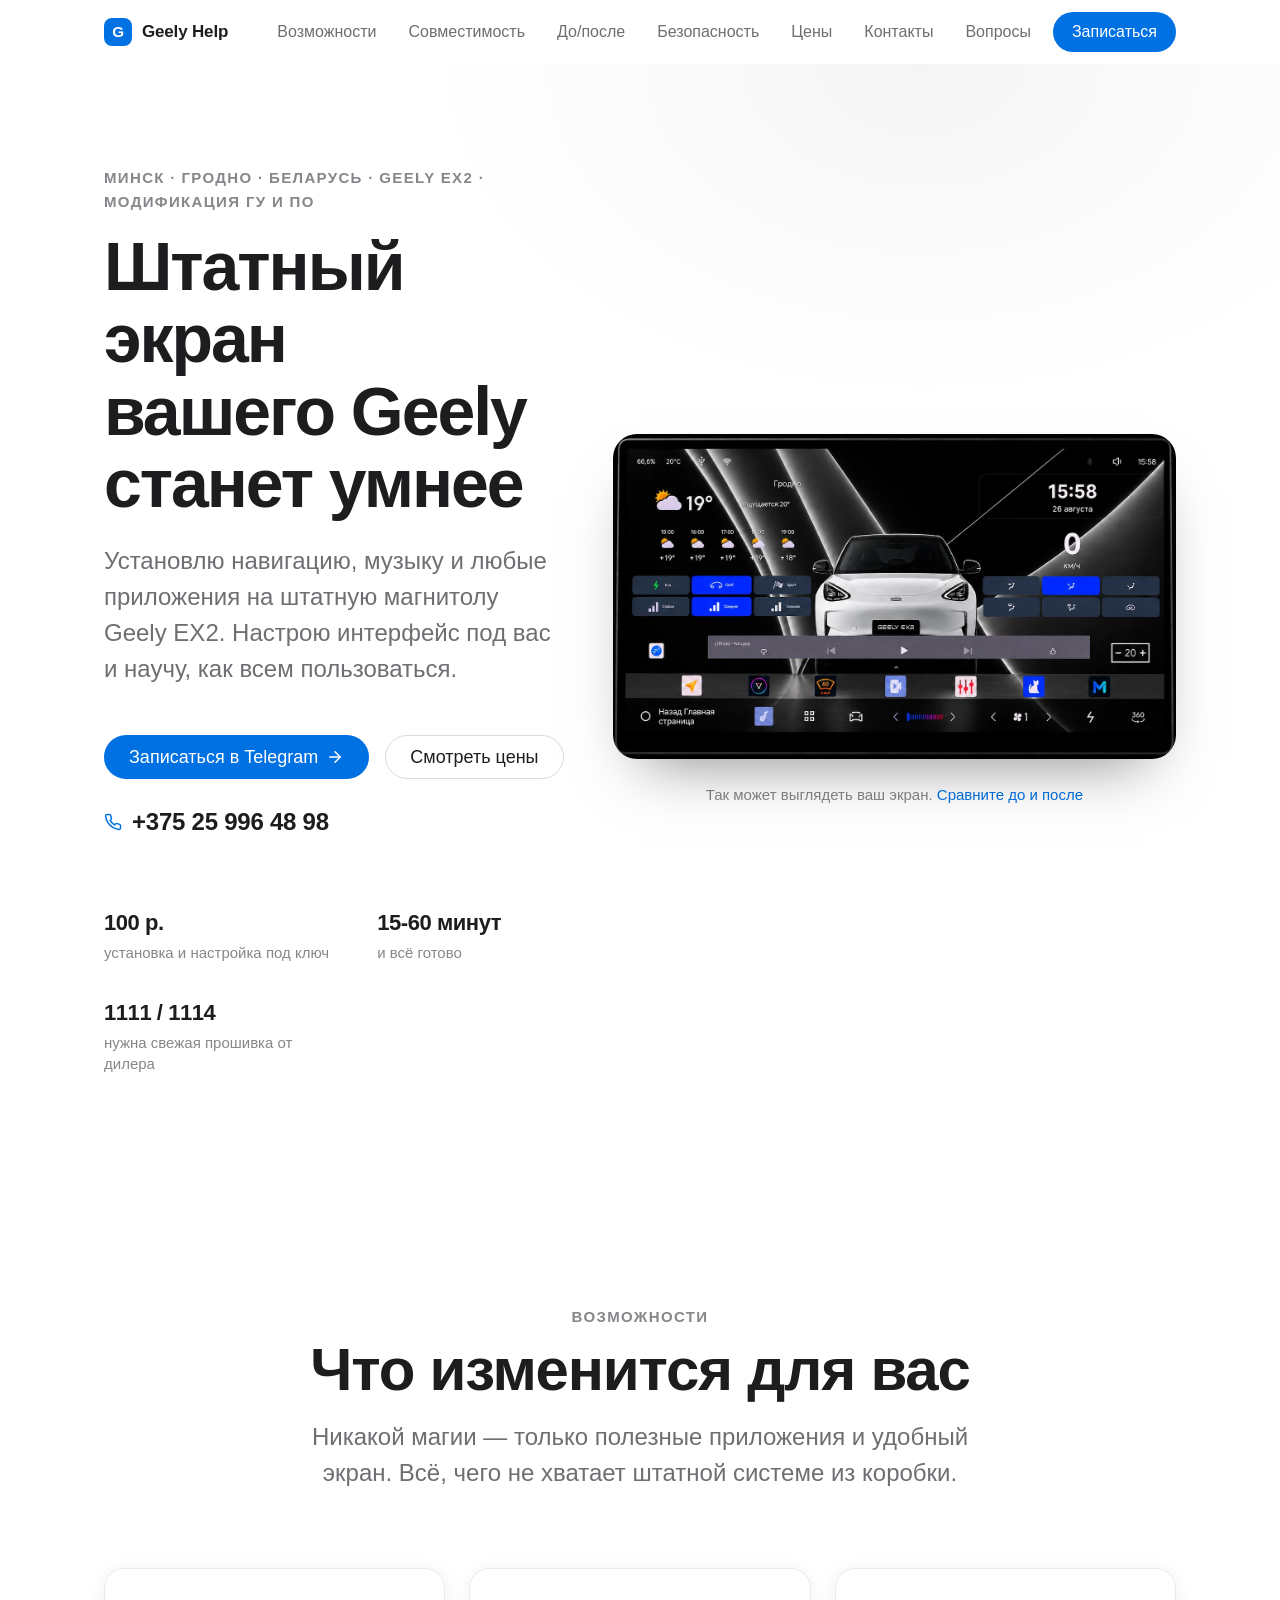
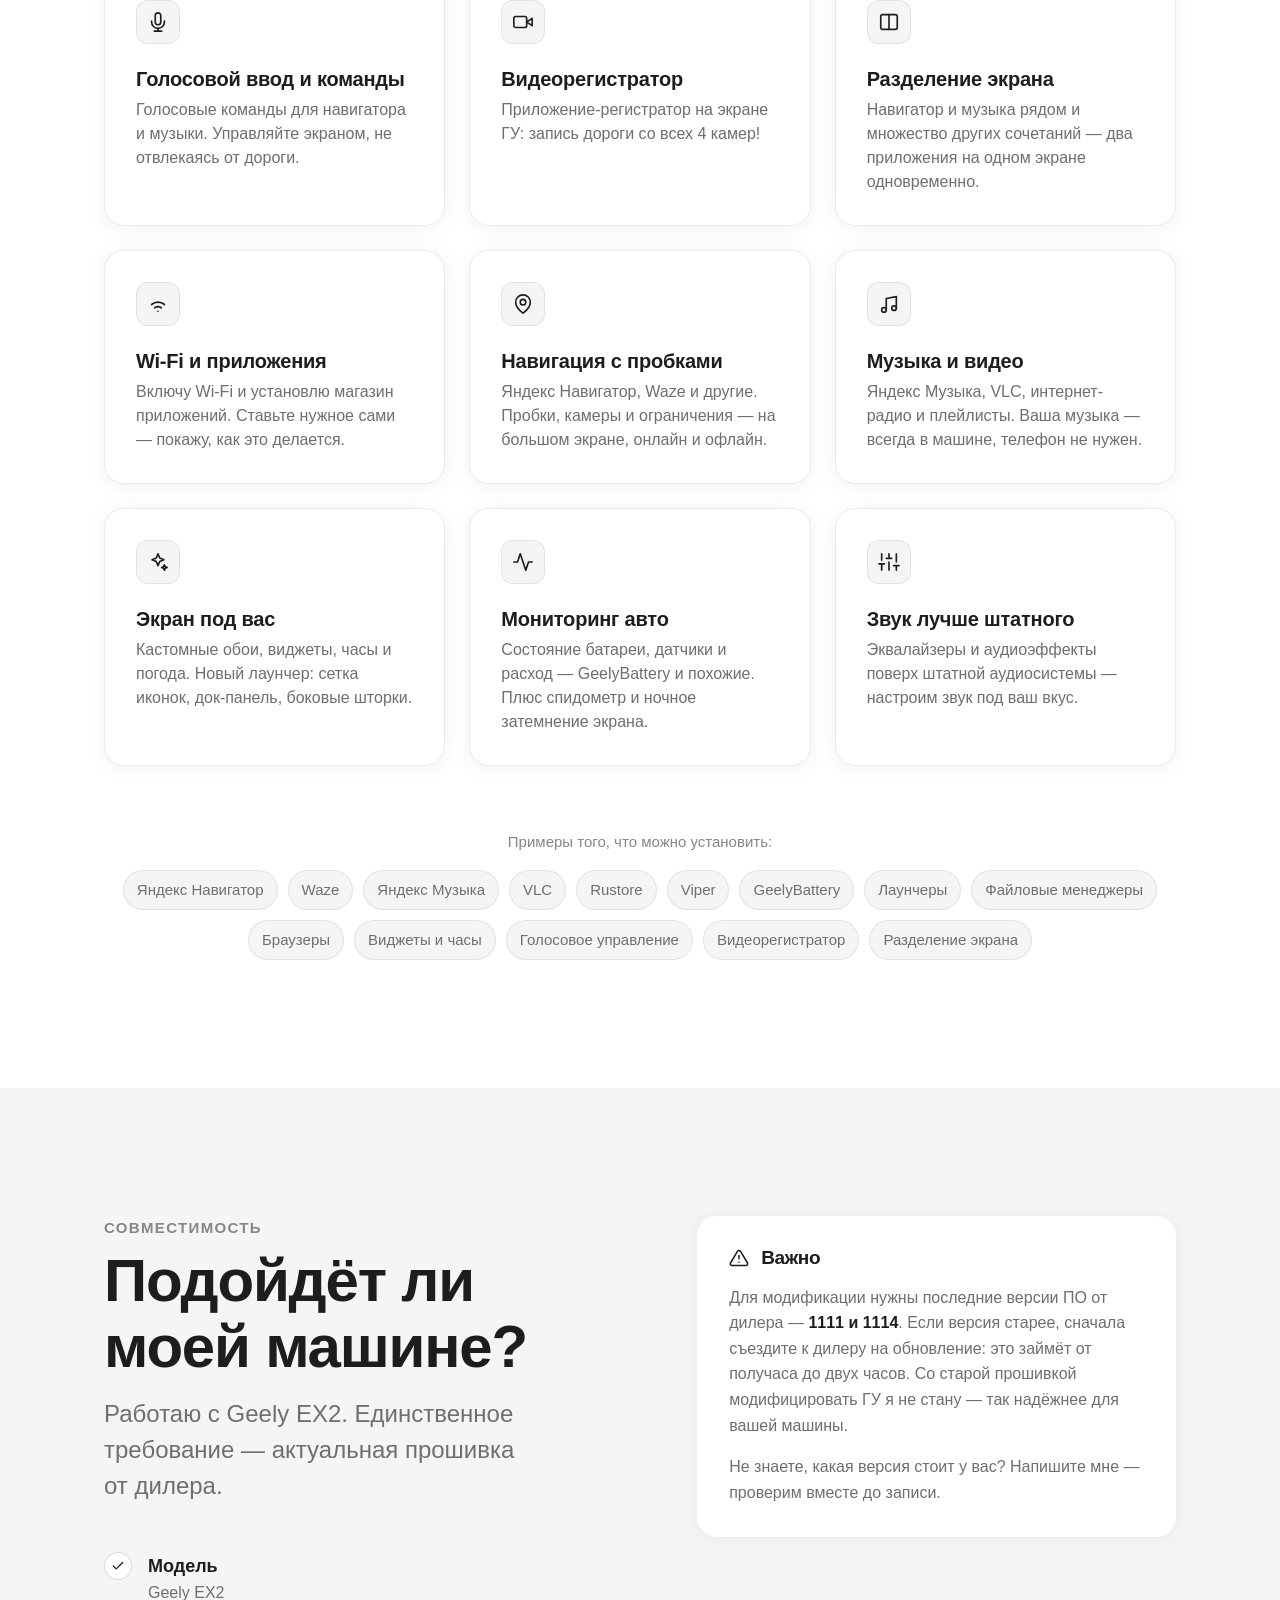
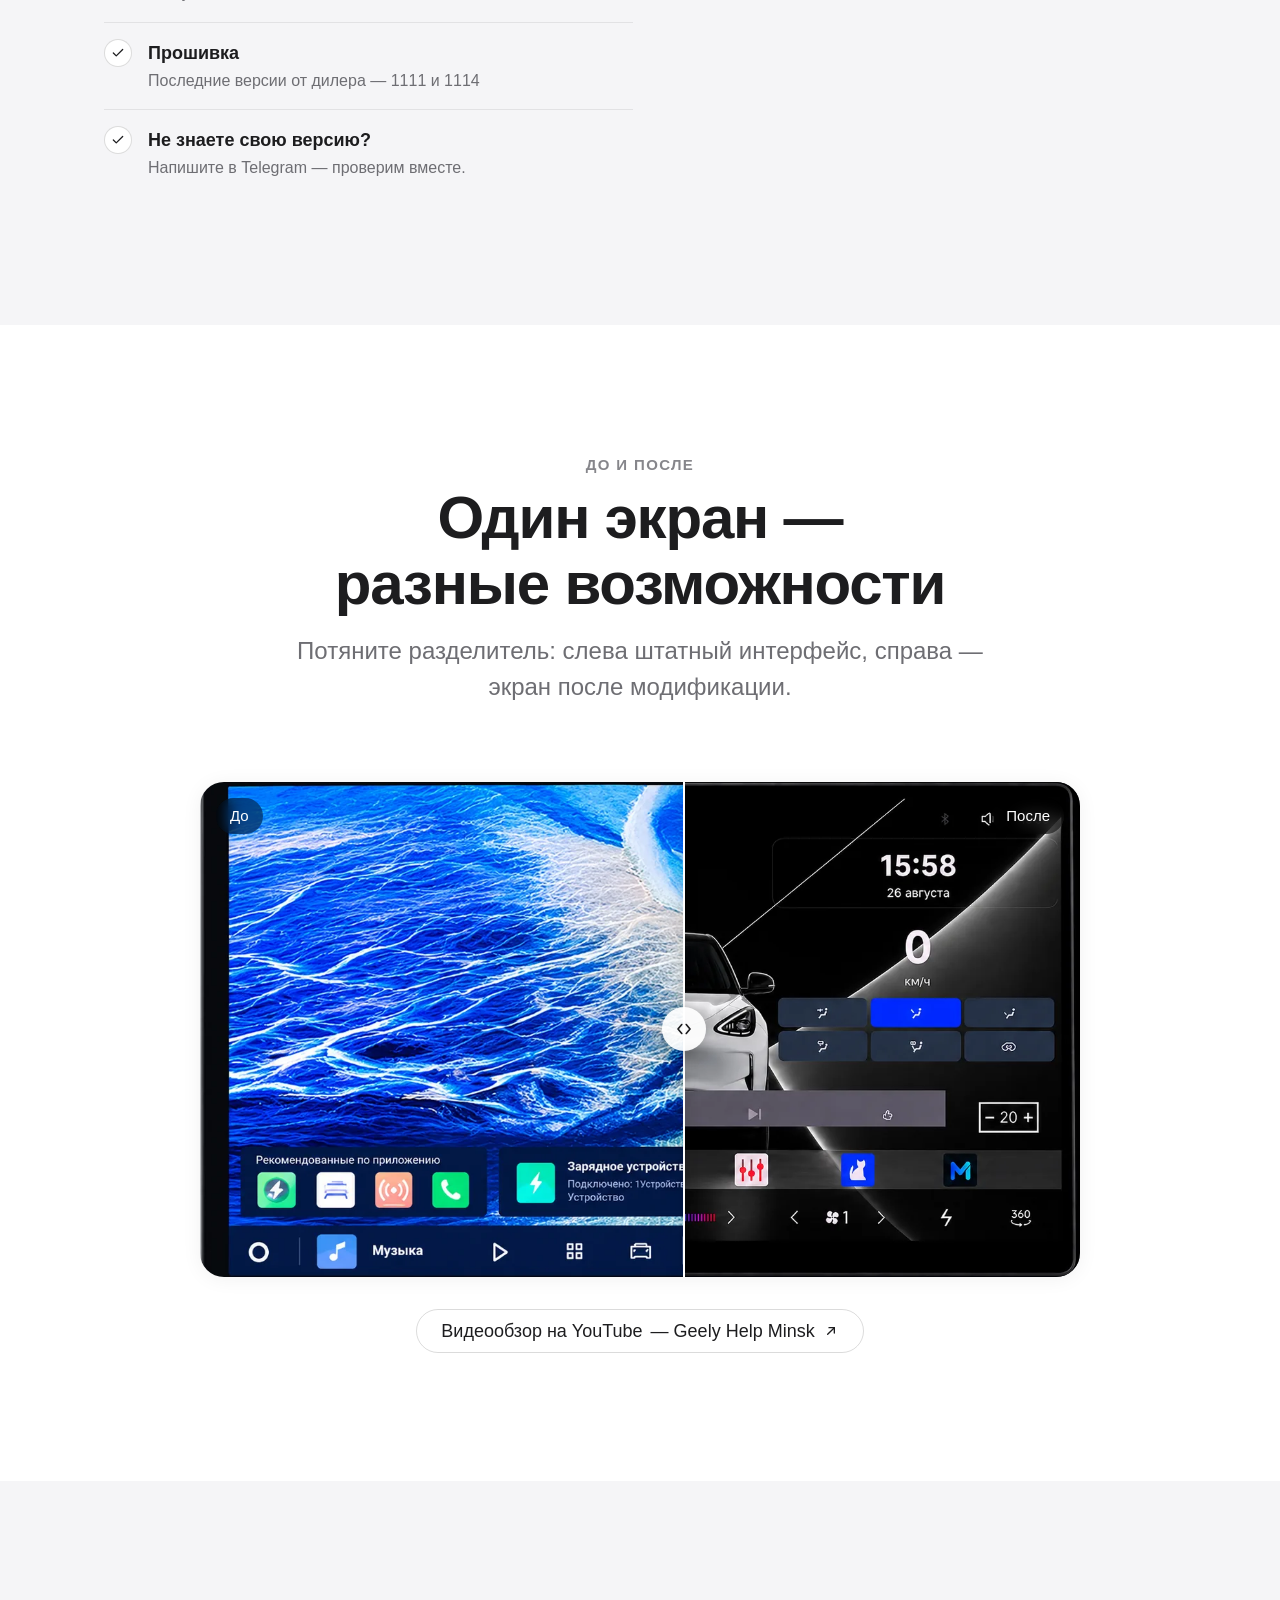
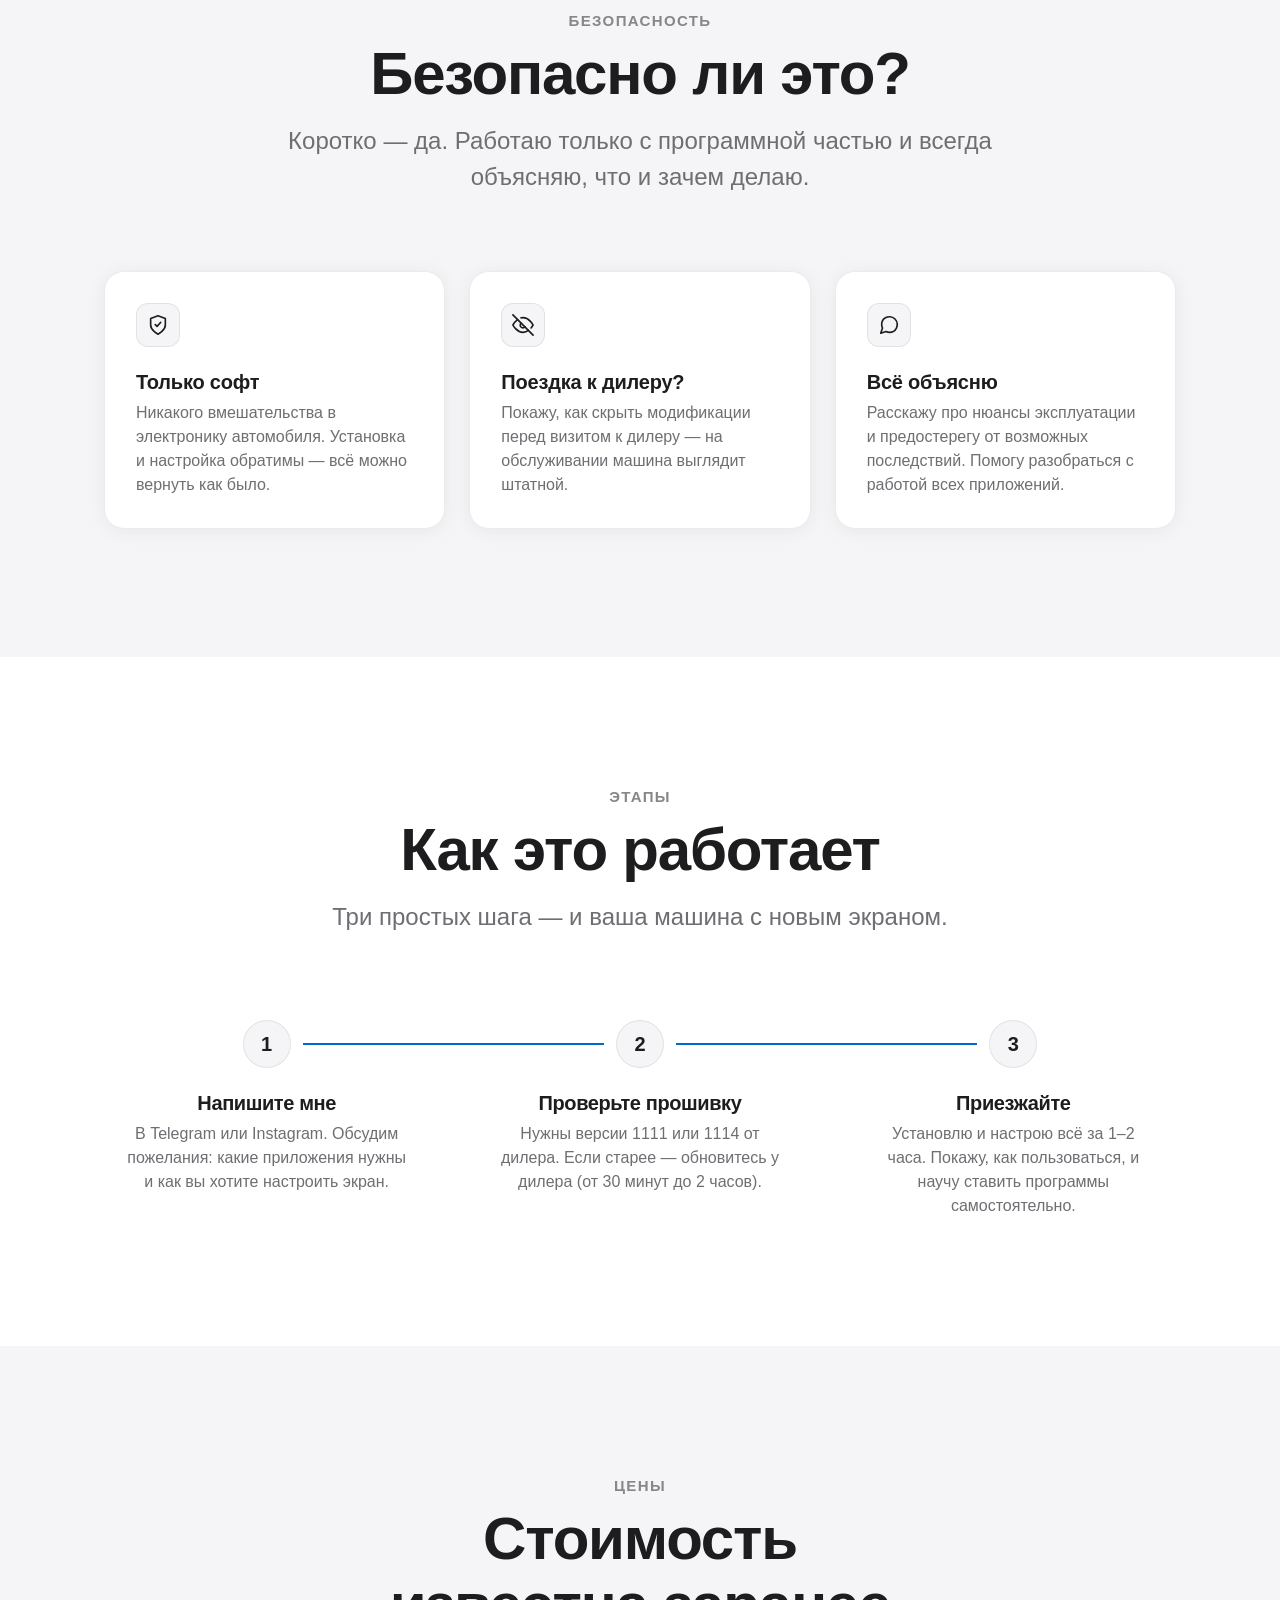
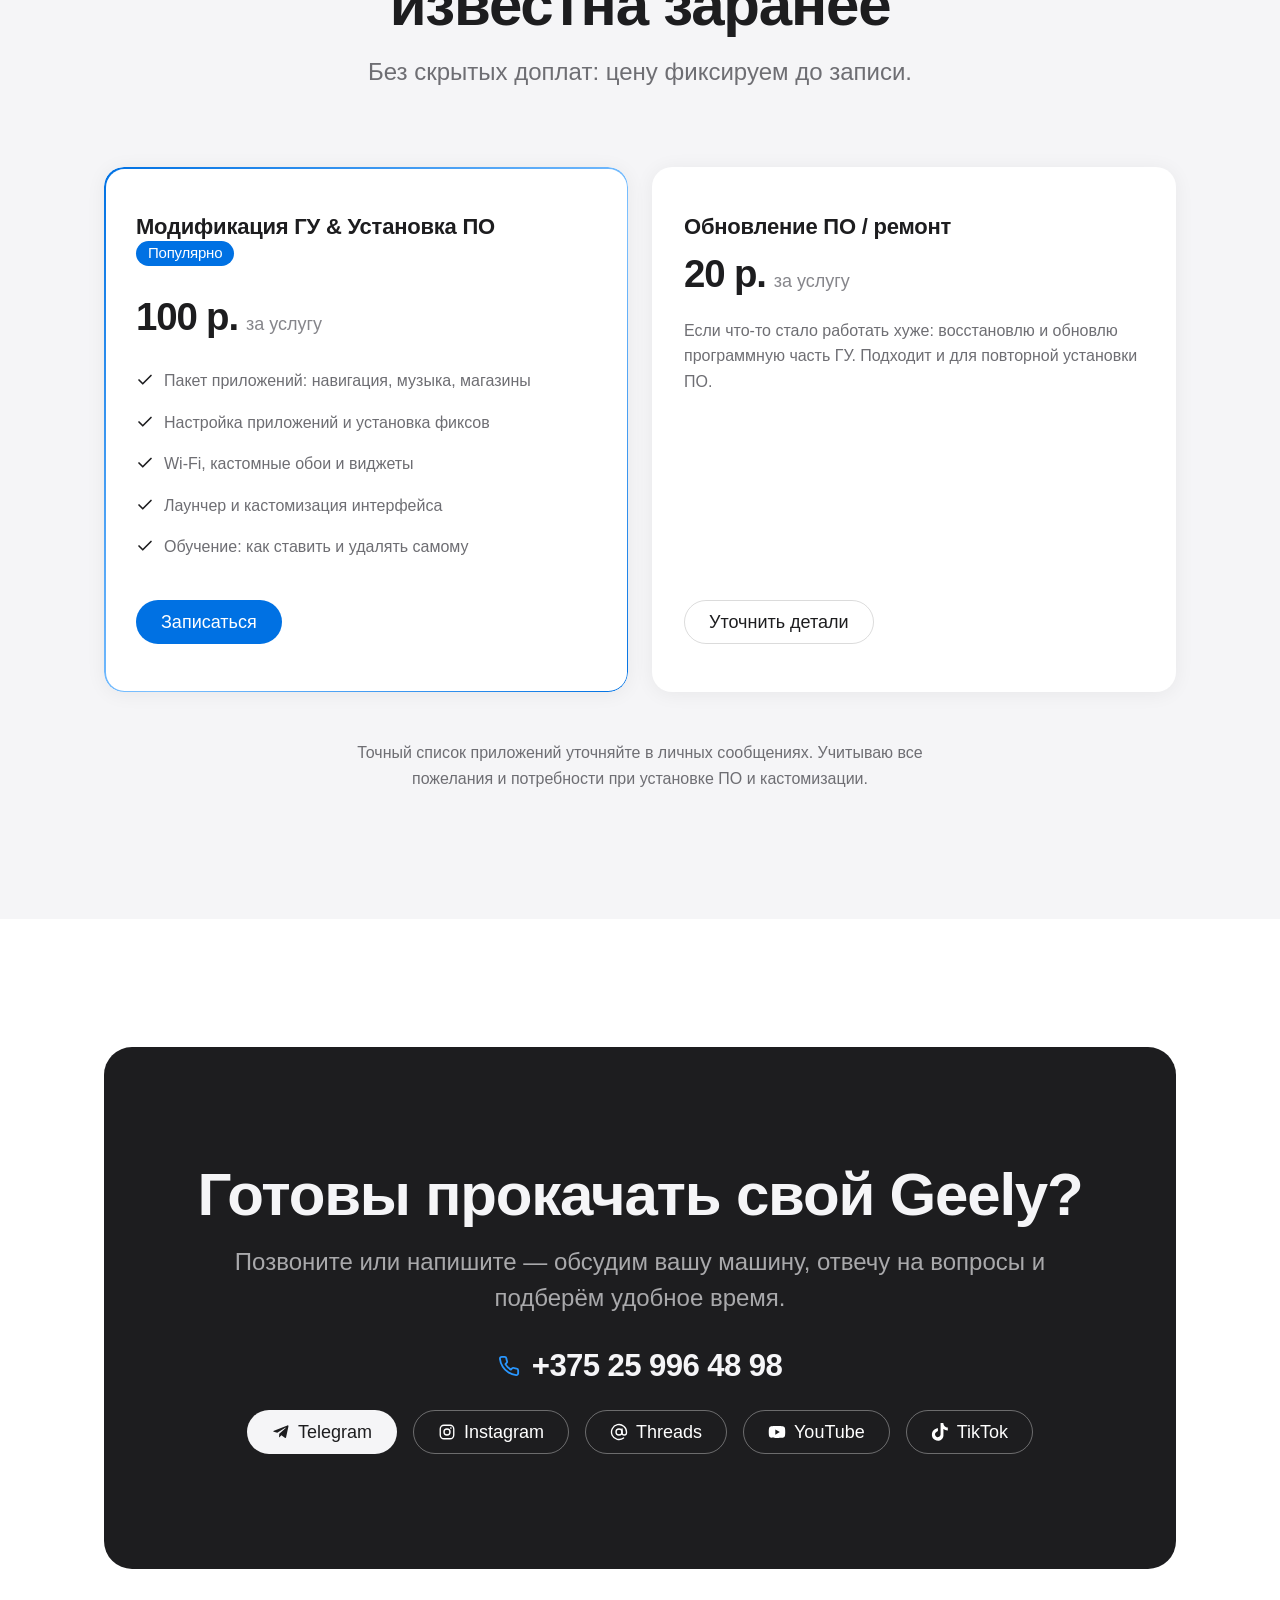
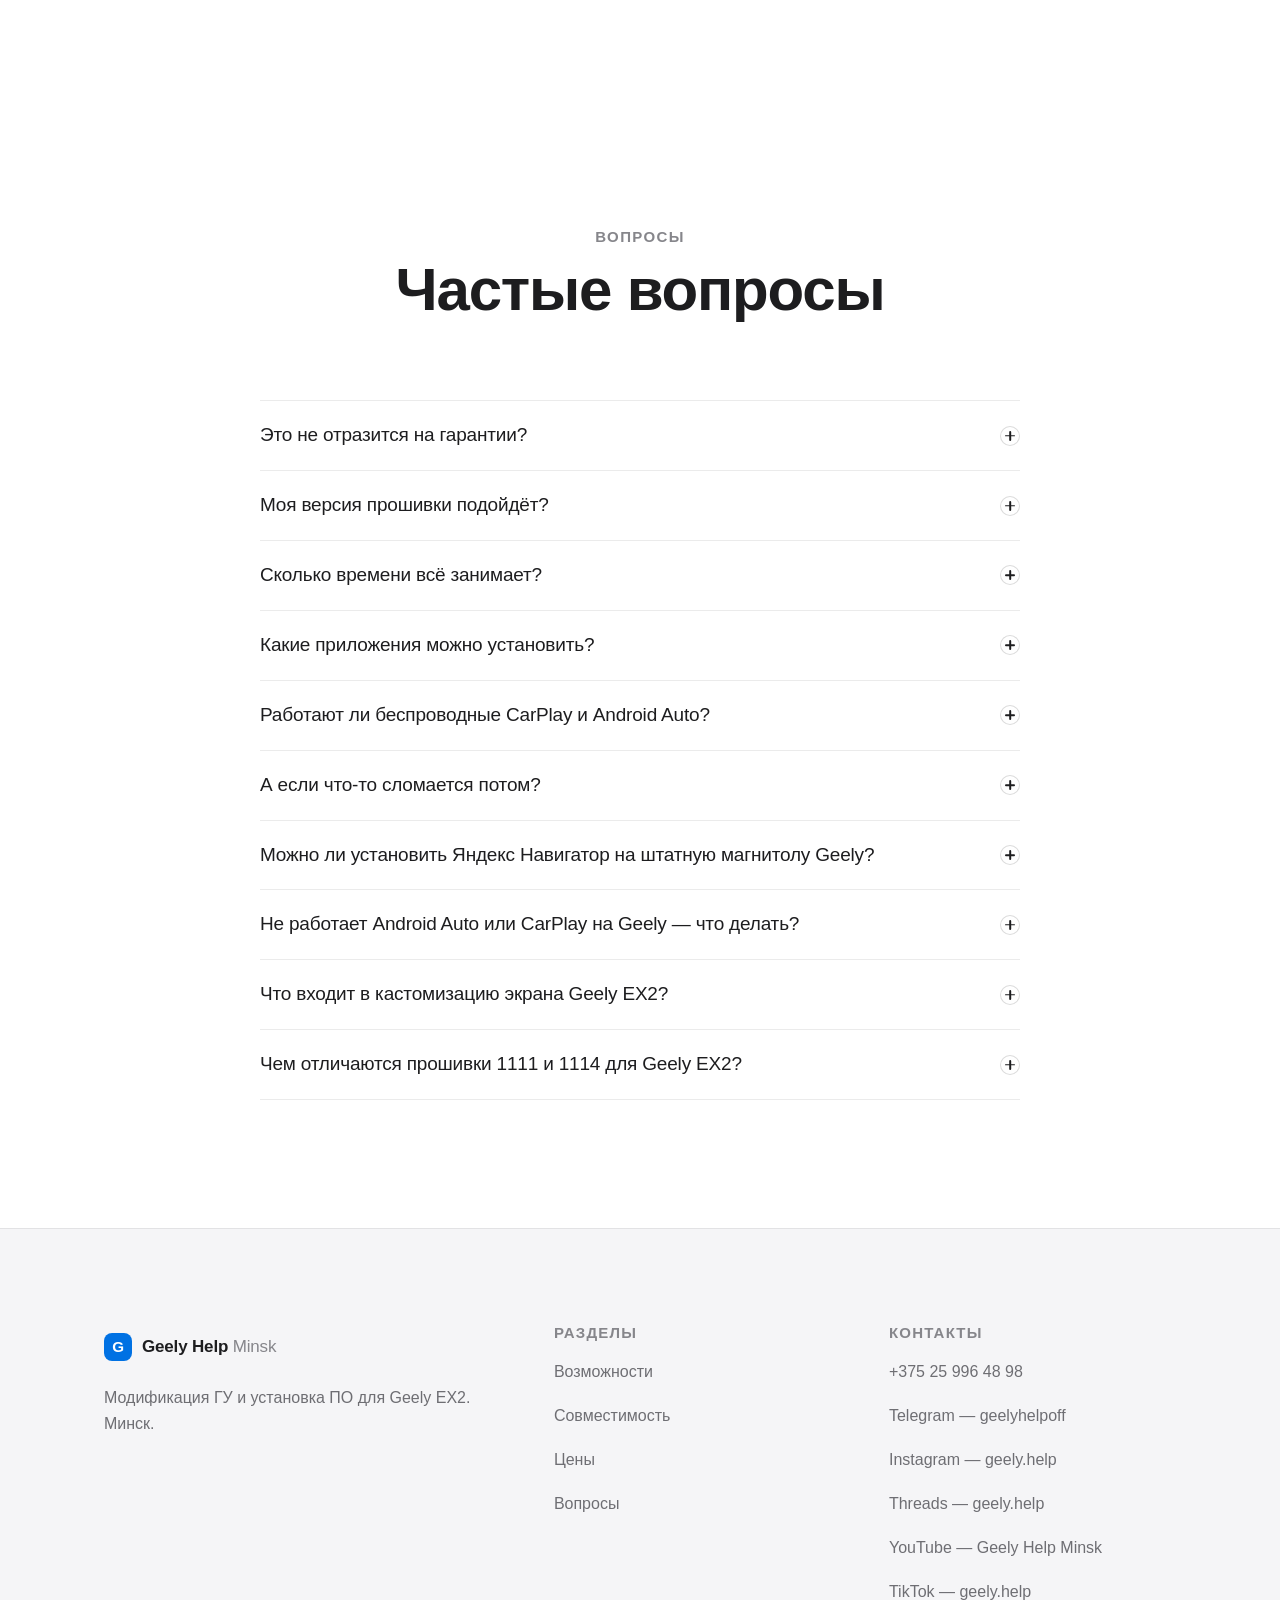
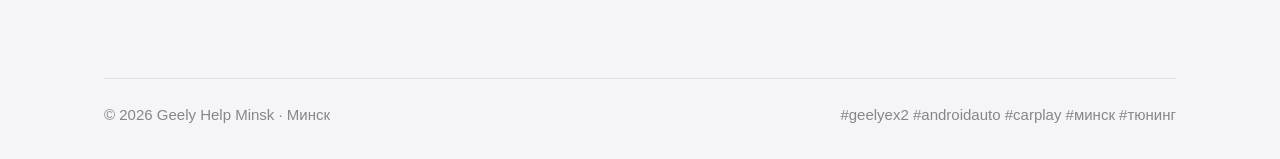
==== commit 956b20ef: "fixes" ====
--- a/index.html
+++ b/index.html
@@ -27,7 +27,7 @@
   САМЫЕ ЧАСТЫЕ ПРАВКИ (подробности — в README.md):
     • Цены:     СЕКЦИИ 2, 8, 10 + JSON-LD ниже в <head>
     • Соцсети:  СЕКЦИИ 1, 2, 5, 9, 11 + JSON-LD (sameAs)
-    • Телефон:  СЕКЦИИ 9, 11 + JSON-LD (contactPoint)
+    • Телефон:  СЕКЦИИ 2, 9, 11 + JSON-LD (contactPoint)
     • Цвета:    styles.css, РАЗДЕЛ 1
 -->
 <head>
@@ -203,13 +203,16 @@
             <a class="btn btn--primary" href="https://t.me/geelyhelpoff" target="_blank" rel="noopener">Записаться в Telegram<svg width="18" height="18" viewBox="0 0 24 24" fill="none" stroke="currentColor" stroke-width="2" stroke-linecap="round" stroke-linejoin="round" aria-hidden="true"><path d="M5 12h14"/><path d="m12 5 7 7-7 7"/></svg></a>
             <a class="btn btn--ghost" href="#prices">Смотреть цены</a>
           </div>
-          <ul class="hero__facts reveal" style="--i:4">
+          <a class="hero__phone reveal" style="--i:4" href="tel:+375259964898">
+            <svg width="18" height="18" viewBox="0 0 24 24" fill="none" stroke="currentColor" stroke-width="2" stroke-linecap="round" stroke-linejoin="round" aria-hidden="true"><path d="M22 16.92v3a2 2 0 0 1-2.18 2 19.79 19.79 0 0 1-8.63-3.07 19.5 19.5 0 0 1-6-6 19.79 19.79 0 0 1-3.07-8.67A2 2 0 0 1 4.11 2h3a2 2 0 0 1 2 1.72 12.84 12.84 0 0 0 .7 2.81 2 2 0 0 1-.45 2.11L8.09 9.91a16 16 0 0 0 6 6l1.27-1.27a2 2 0 0 1 2.11-.45 12.84 12.84 0 0 0 2.81.7A2 2 0 0 1 22 16.92Z"/></svg>+375 25 996 48 98
+          </a>
+          <ul class="hero__facts reveal" style="--i:5">
             <li><strong>100 р.</strong><span>установка и настройка под ключ</span></li>
             <li><strong>15-60 минут</strong><span>и всё готово</span></li>
             <li><strong>1111 / 1114</strong><span>нужна свежая прошивка от дилера</span></li>
           </ul>
         </div>
-        <div class="hero__visual reveal" style="--i:4">
+        <div class="hero__visual reveal" style="--i:5">
           <div class="parallax" data-parallax>
             <!-- ФОТО НАСТРОЕННОГО ЭКРАНА: img/gu-after.png (уже подключён).
                  Чтобы заменить — положите новый файл в img/ и поправьте путь
--- a/styles.css
+++ b/styles.css
@@ -298,6 +298,19 @@
   text-wrap: pretty;
 }
 .hero__actions { margin-top: var(--space-6); display: flex; flex-wrap: wrap; gap: var(--space-3); }
+/* Телефон — крупная строка сразу под кнопками: контакт виден «сходу».
+   Сделан текстовой ссылкой, а не кнопкой, чтобы не спорить с главным
+   CTA «Записаться в Telegram». */
+.hero__phone {
+  display: inline-flex; align-items: center; gap: 10px;
+  margin-top: var(--space-4);
+  font-size: clamp(1.1875rem, 1vw + 0.75rem, 1.5rem);
+  font-weight: 600; letter-spacing: -0.01em;
+  white-space: nowrap; color: var(--color-text-primary); text-decoration: none;
+  transition: color var(--dur-fast) var(--ease-standard);
+}
+.hero__phone svg { color: var(--color-accent); flex: none; }
+.hero__phone:hover { color: var(--color-accent); }
 .hero__facts { margin-top: var(--space-7); display: flex; flex-wrap: wrap; gap: var(--space-5) var(--space-6); }
 .hero__facts li { display: flex; flex-direction: column; gap: 2px; min-width: 120px; }
 .hero__facts strong { font-size: 1.375rem; font-weight: 600; letter-spacing: -0.02em; }
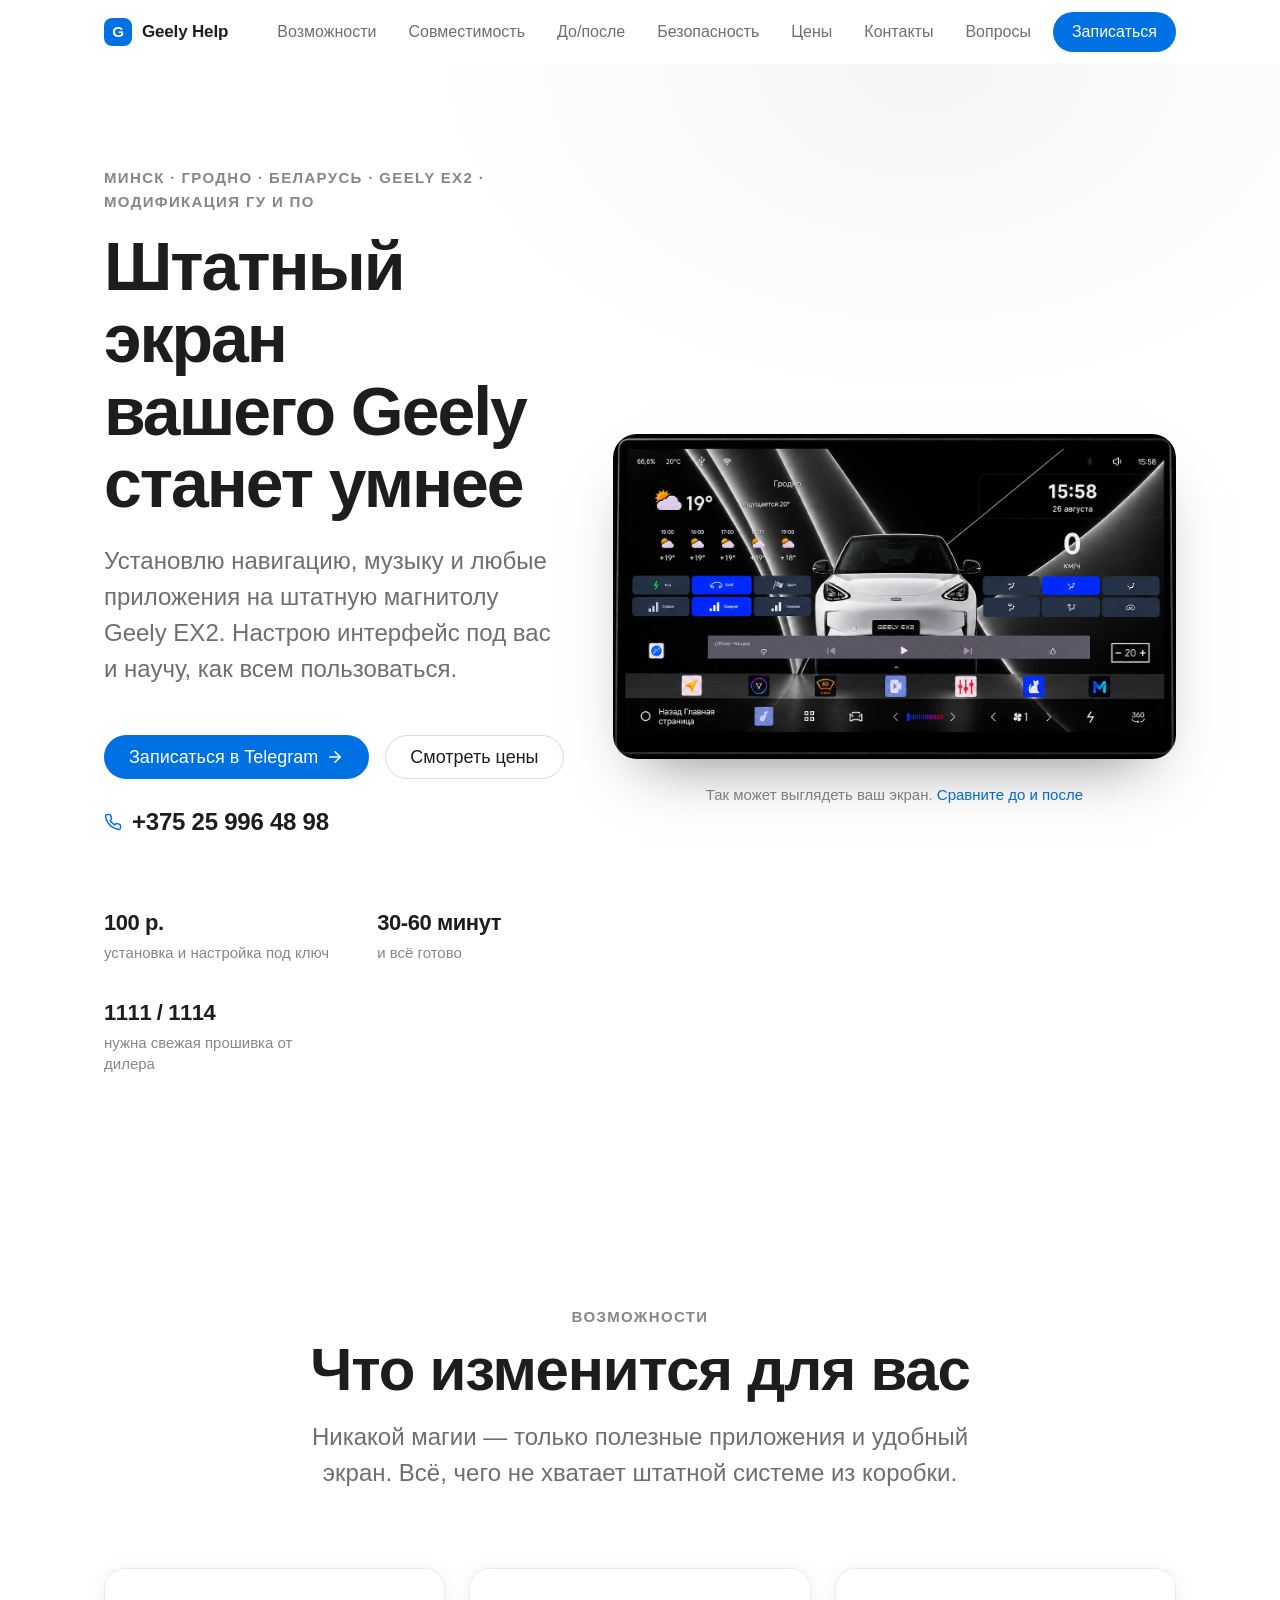
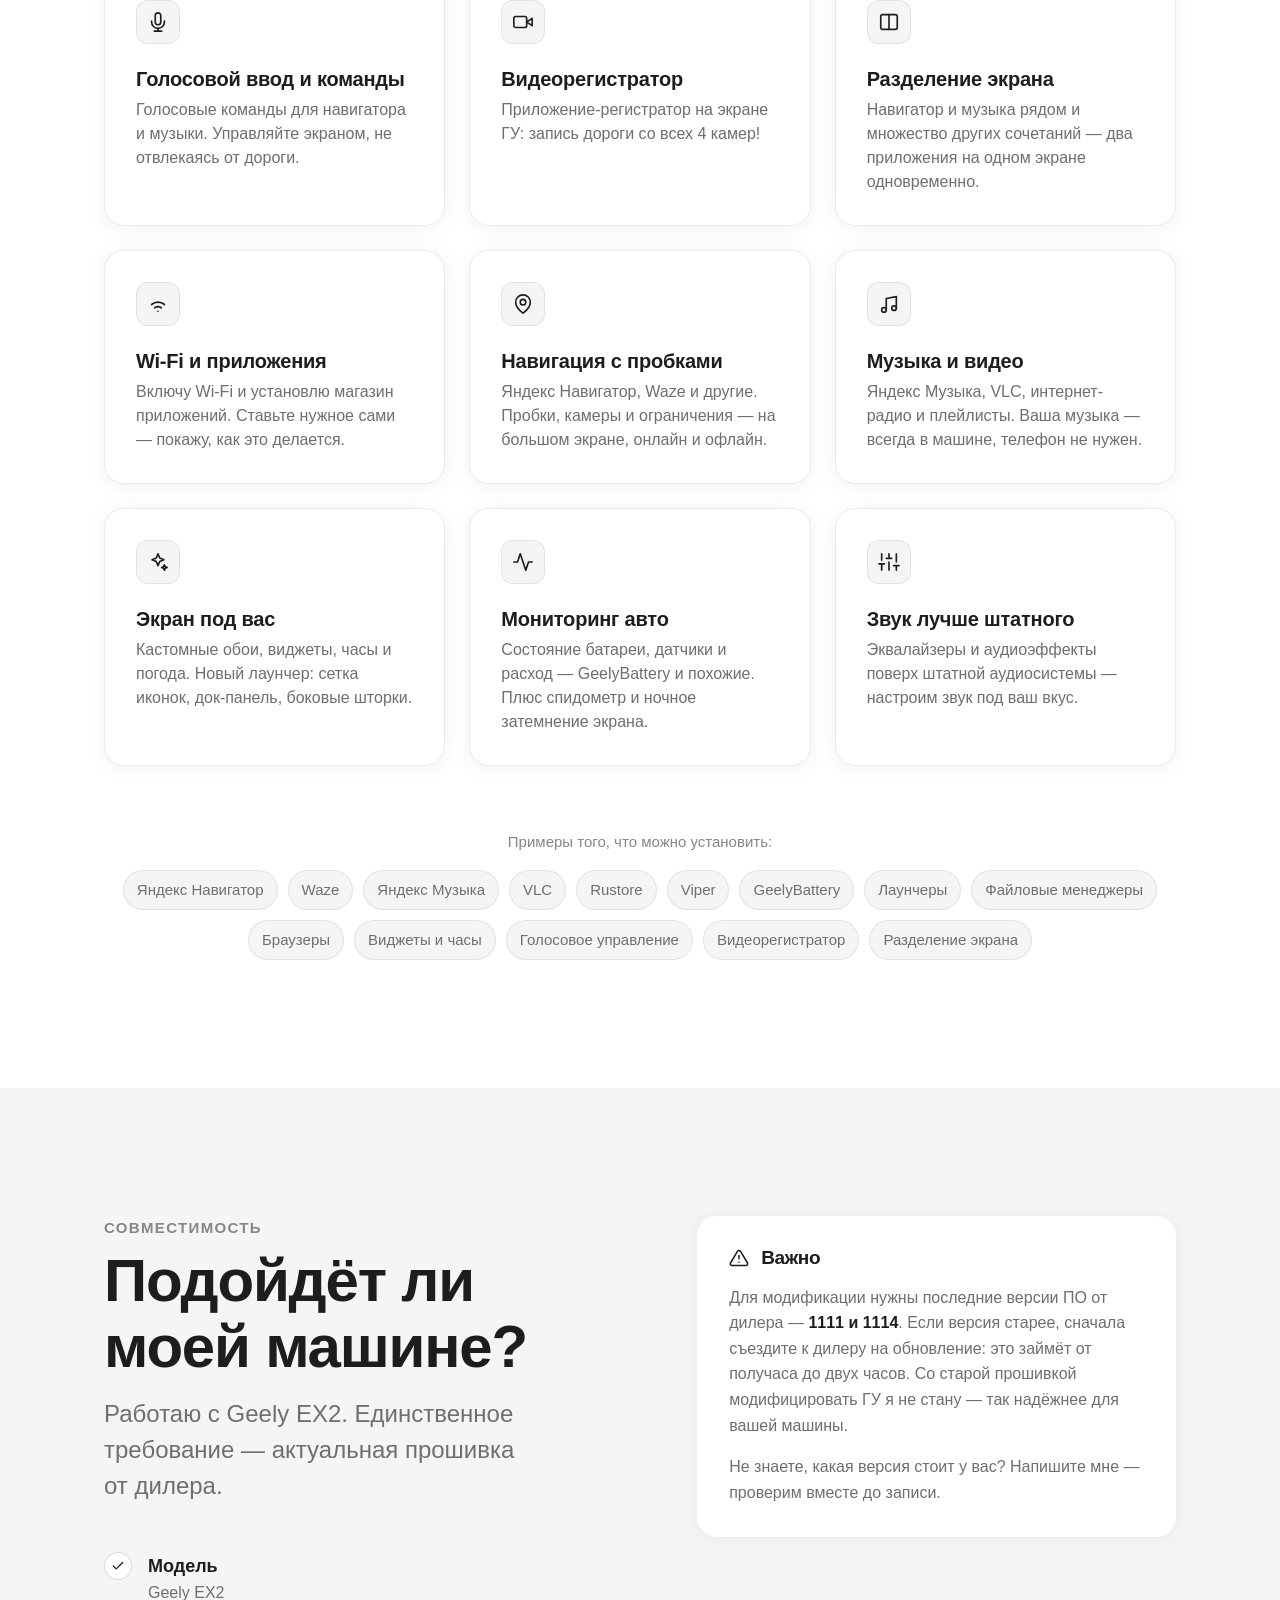
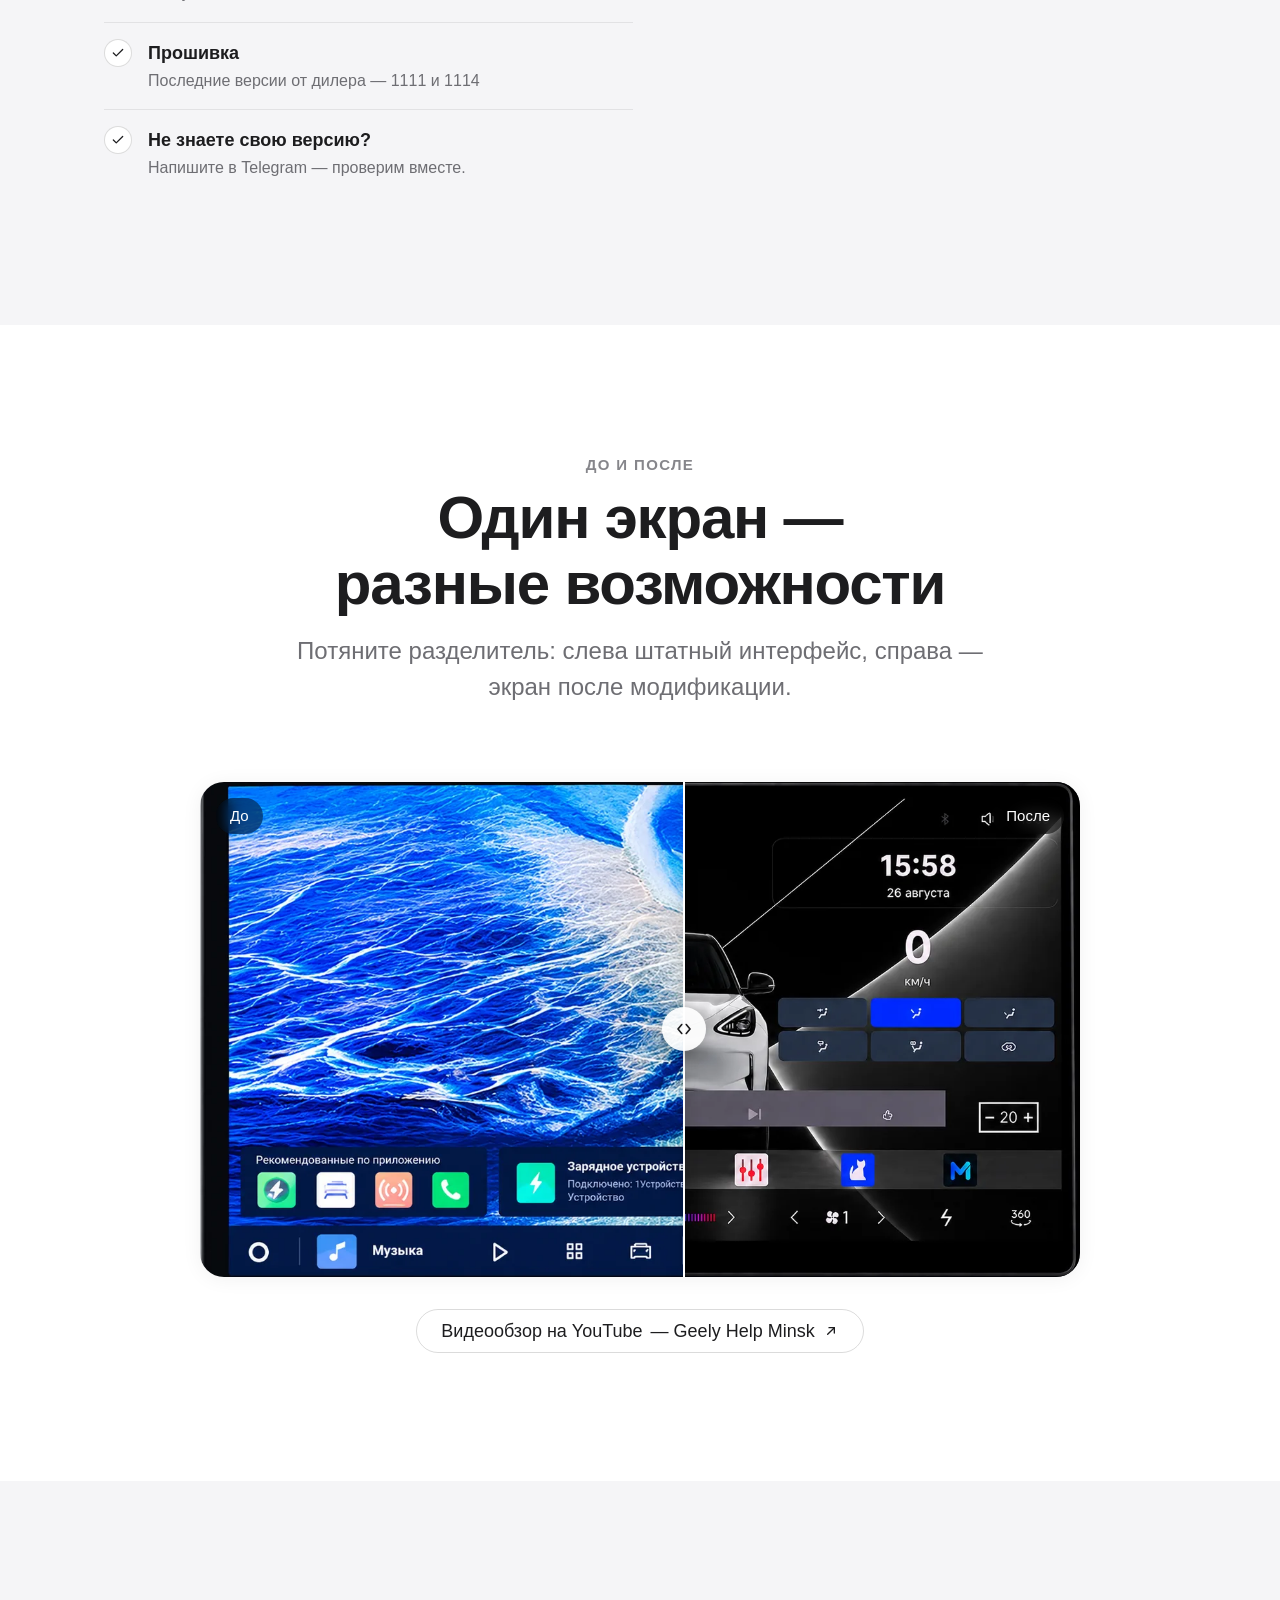
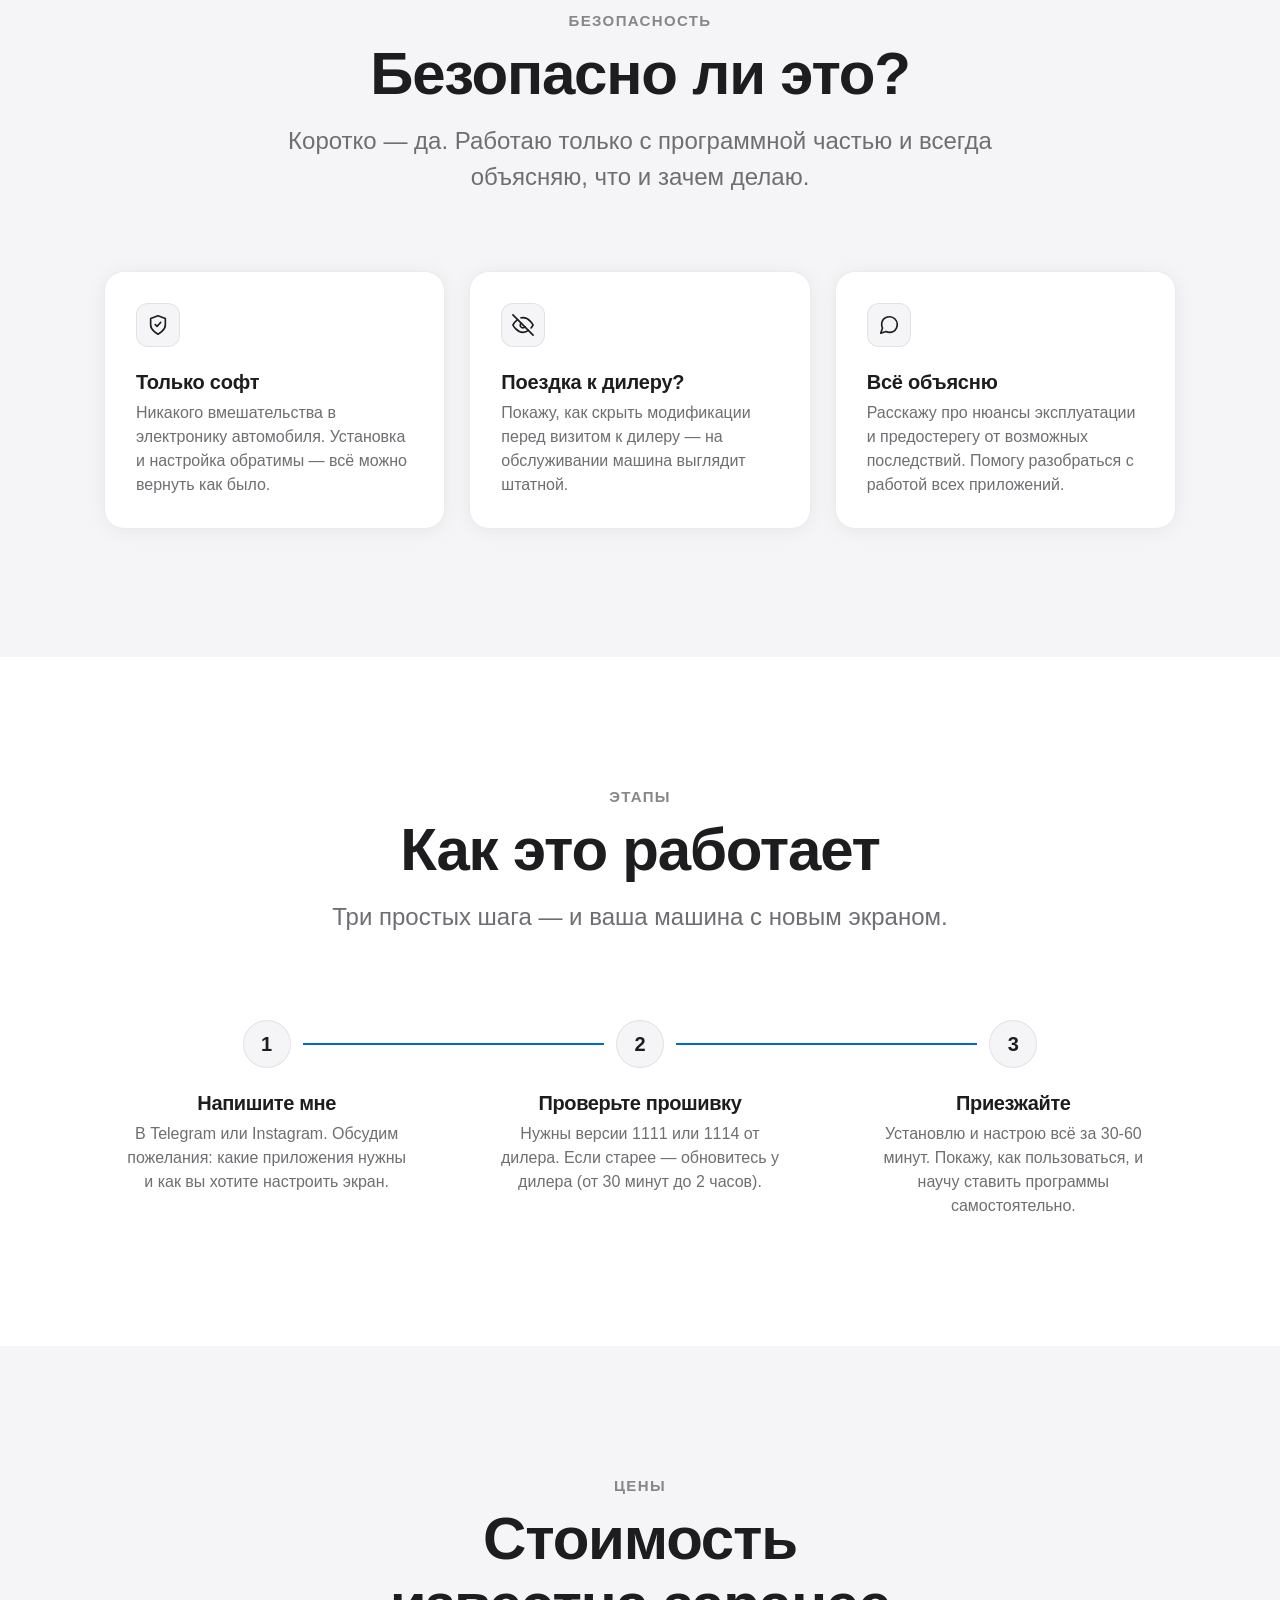
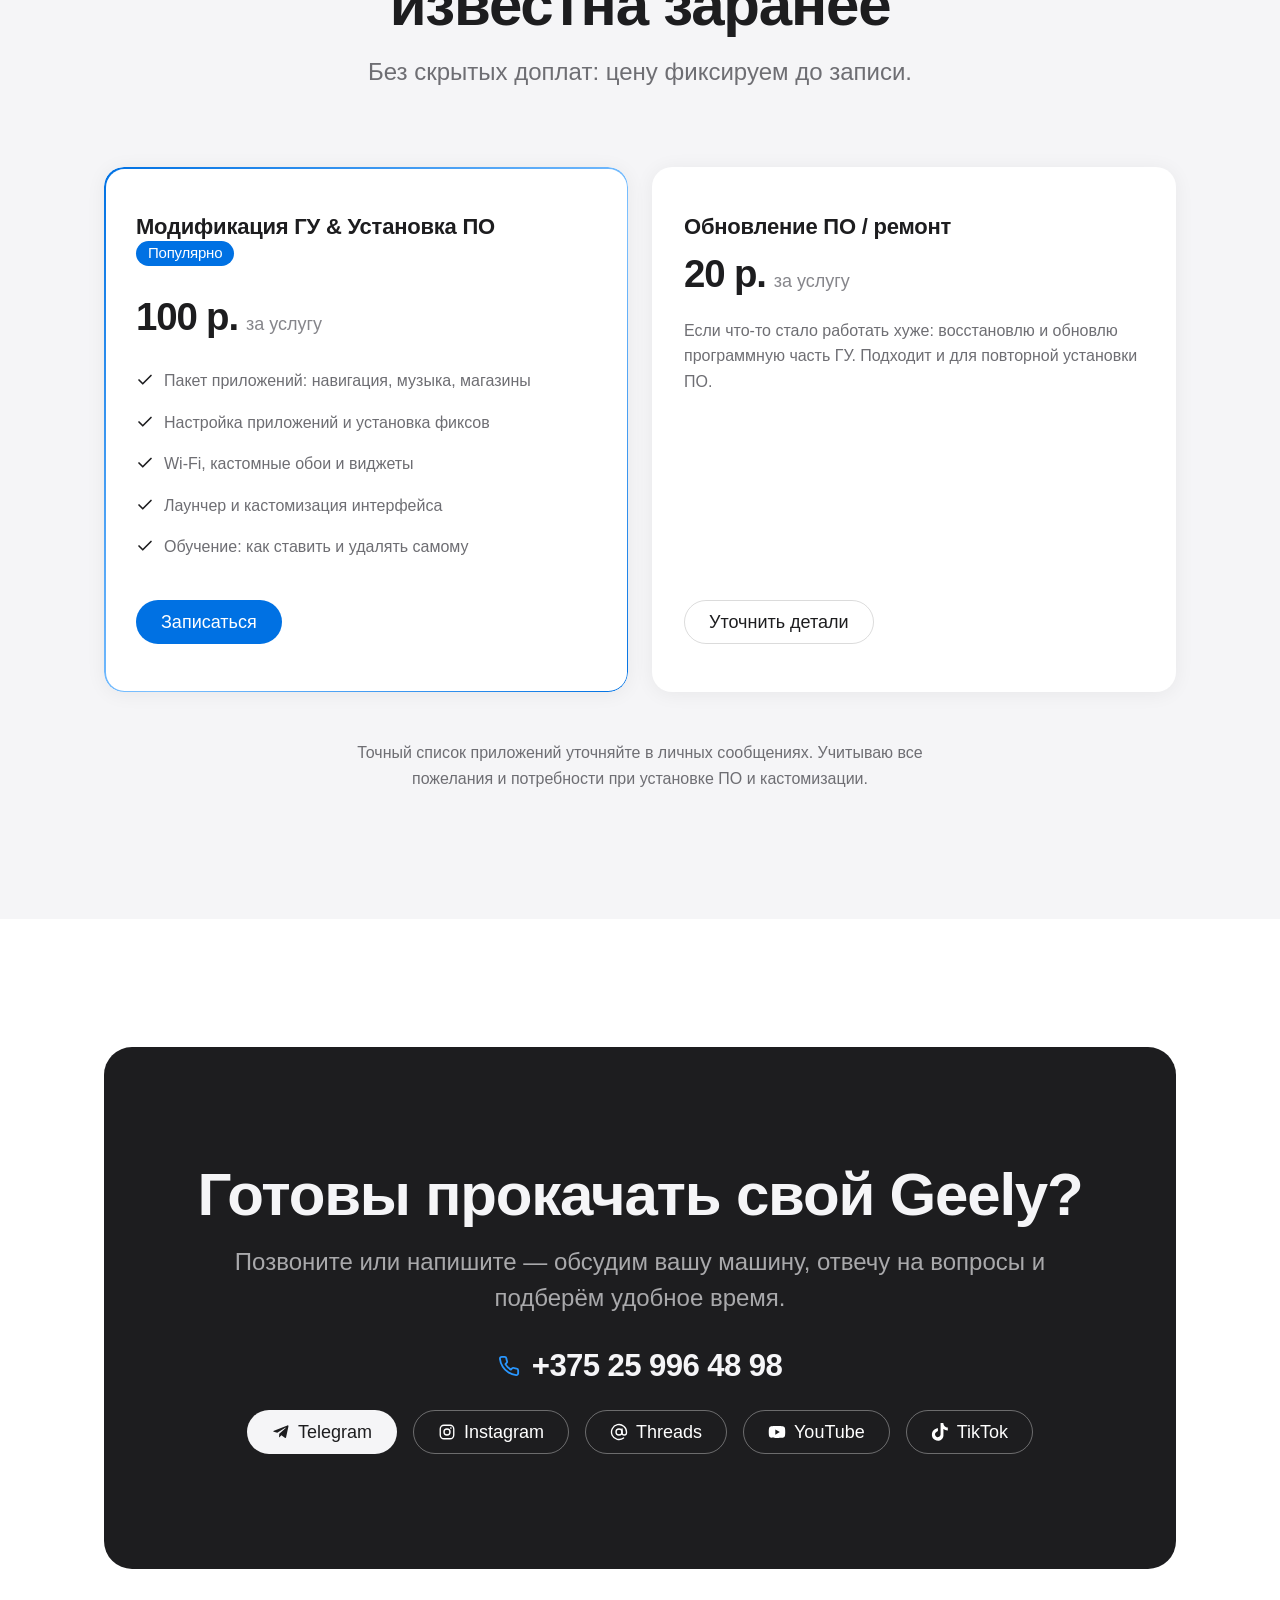
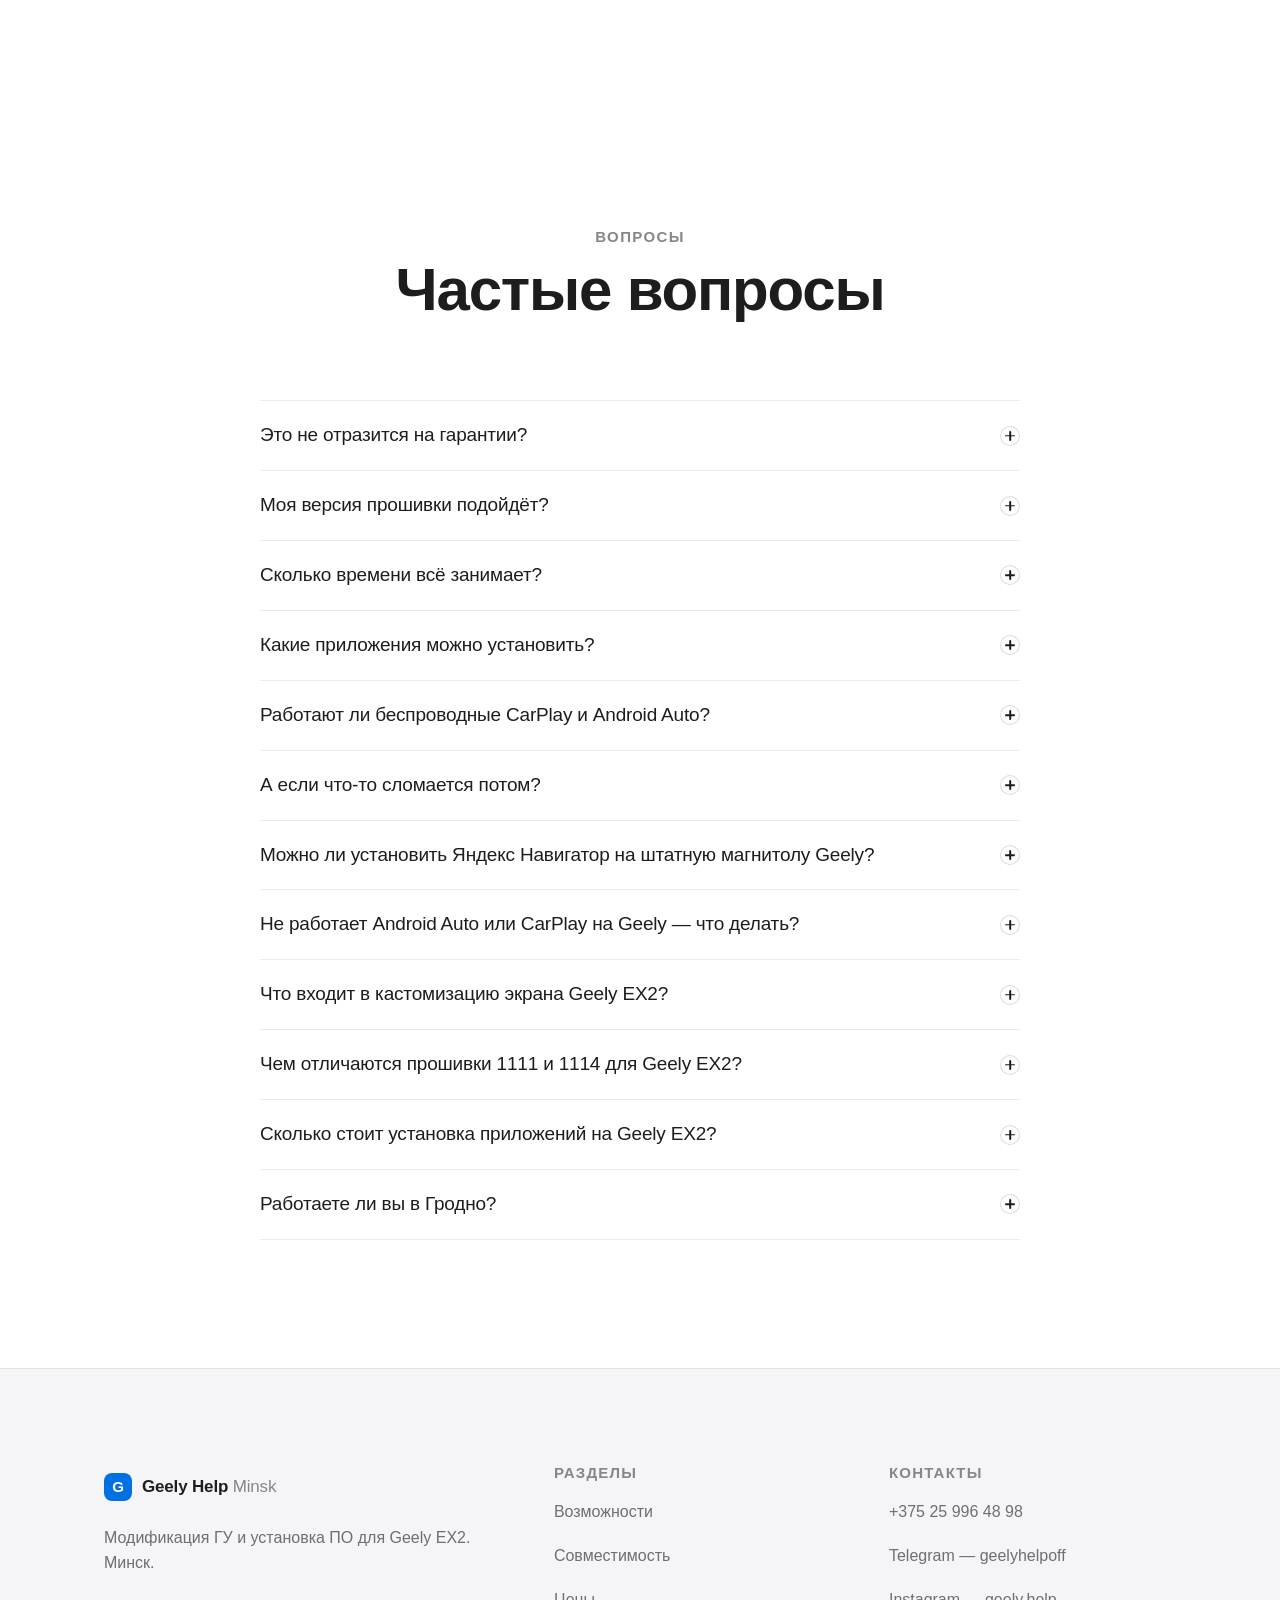
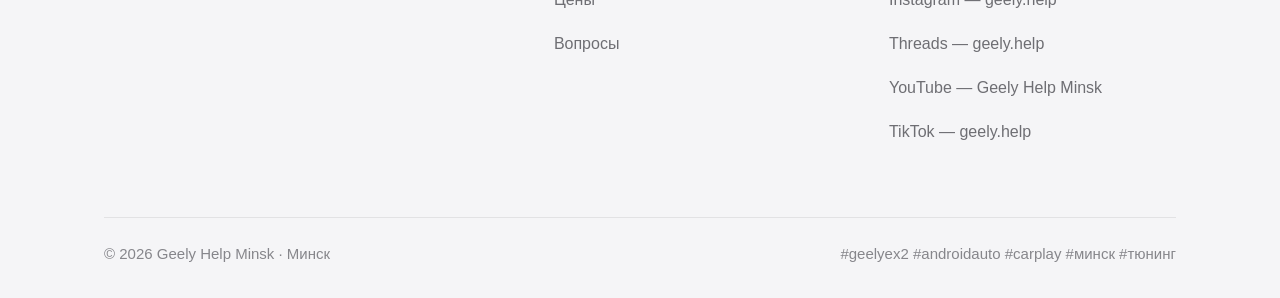
==== commit 6b6b9168: "og-cover" ====
--- a/index.html
+++ b/index.html
@@ -37,22 +37,34 @@
   <meta name="description" content="Установка приложений, навигации и музыки на штатный экран Geely EX2 в Минске. Кастомизация интерфейса, Wi-Fi, виджеты, обучение. Установка ПО — 100 р., обновление и ремонт — 20 р." />
   <meta name="color-scheme" content="light dark" />
   <meta property="og:type" content="website" />
+  <meta property="og:site_name" content="Geely Help Minsk" />
   <meta property="og:title" content="Geely Help Minsk — сделайте экран Geely EX2 умнее" />
   <meta property="og:description" content="Навигация, музыка, Wi-Fi и приложения на штатном экране Geely EX2. Установка — 100 р. Обновление ПО — 20 р. Минск." />
   <link rel="canonical" href="https://geelyhelp.by/" />
   <meta property="og:url" content="https://geelyhelp.by/" />
   <meta property="og:locale" content="ru_RU" />
-  <meta property="og:image" content="https://geelyhelp.by/img/gu-after.png" />
+  <!-- Обложка для соцсетей и мессенджеров: img/og-cover.jpg, формат 1200x630.
+       Как пересоздать — см. README.md, раздел «SEO». -->
+  <meta property="og:image" content="https://geelyhelp.by/img/og-cover.jpg" />
+  <meta property="og:image:width" content="1200" />
+  <meta property="og:image:height" content="630" />
+  <meta property="og:image:alt" content="Экран Geely EX2 после модификации: навигация, музыка и виджеты" />
   <meta name="twitter:card" content="summary_large_image" />
+  <meta name="twitter:title" content="Geely Help Minsk — сделайте экран Geely EX2 умнее" />
+  <meta name="twitter:description" content="Навигация, музыка, Wi-Fi и приложения на штатном экране Geely EX2. Установка — 100 р. Обновление ПО — 20 р. Минск." />
+  <meta name="twitter:image" content="https://geelyhelp.by/img/og-cover.jpg" />
   <link rel="icon" href="img/icon.png"/>
+  <link rel="apple-touch-icon" href="img/icon.png" />
   <link rel="stylesheet" href="styles.css" />
   <script>document.documentElement.classList.add('js');</script>
-  <!-- Данные для поисковиков: бизнес (LocalBusiness) и блок FAQ (FAQPage).
-       При смене цен, ссылок или текстов вопросов — правьте и здесь. -->
+  <!-- Данные для поисковиков: бизнес (AutoRepair — подтип LocalBusiness)
+       и блок FAQ (FAQPage). При смене цен, ссылок или текстов вопросов —
+       правьте и здесь. Важно: тексты вопросов и ответов в FAQPage должны
+       ДОСЛОВНО совпадать с видимыми текстами в СЕКЦИИ 10. -->
   <script type="application/ld+json">
   {
     "@context": "https://schema.org",
-    "@type": "LocalBusiness",
+    "@type": "AutoRepair",
     "@id": "https://geelyhelp.by/#business",
     "name": "Geely Help Minsk",
     "url": "https://geelyhelp.by/",
@@ -120,7 +132,7 @@
       {
         "@type": "Question",
         "name": "Сколько времени всё занимает?",
-        "acceptedAnswer": { "@type": "Answer", "text": "Сама установка и настройка — обычно 1–2 часа. Обновление прошивки у дилера — от получаса до двух часов. Записывайтесь заранее — подберём время." }
+        "acceptedAnswer": { "@type": "Answer", "text": "Сама установка и настройка — обычно 30-60 минут. Обновление прошивки у дилера — от получаса до двух часов. Записывайтесь заранее — подберём время." }
       },
       {
         "@type": "Question",
@@ -135,7 +147,7 @@
       {
         "@type": "Question",
         "name": "А если что-то сломается потом?",
-        "acceptedAnswer": { "@type": "Answer", "text": "Есть услуга обновления ПО и ремонта программной части — 20 р. Пишите в любое время, помогу разобраться." }
+        "acceptedAnswer": { "@type": "Answer", "text": "Есть услуга обновления ПО и ремонта программной части — 20 р. Пишите в любое время, помогу разобраться. По сути это и есть ремонт головного устройства Geely на уровне софта." }
       },
       {
         "@type": "Question",
@@ -156,6 +168,16 @@
         "@type": "Question",
         "name": "Чем отличаются прошивки 1111 и 1114 для Geely EX2?",
         "acceptedAnswer": { "@type": "Answer", "text": "Это последние версии ПО от дилера: 1111 — для версии Pro, 1114 — для MAX. Модификация ГУ возможна только на них, поэтому перед записью вместе проверим, какая версия стоит у вас." }
+      },
+      {
+        "@type": "Question",
+        "name": "Сколько стоит установка приложений на Geely EX2?",
+        "acceptedAnswer": { "@type": "Answer", "text": "Установка и настройка пакета приложений — 100 р. Обновление ПО и ремонт программной части — 20 р. Цену фиксируем до записи — без скрытых доплат." }
+      },
+      {
+        "@type": "Question",
+        "name": "Работаете ли вы в Гродно?",
+        "acceptedAnswer": { "@type": "Answer", "text": "Да — работаю в Минске и Гродно. Позвоните или напишите в Telegram — подберём удобное время." }
       }
     ]
   }
@@ -208,7 +230,7 @@
           </a>
           <ul class="hero__facts reveal" style="--i:5">
             <li><strong>100 р.</strong><span>установка и настройка под ключ</span></li>
-            <li><strong>15-60 минут</strong><span>и всё готово</span></li>
+            <li><strong>30-60 минут</strong><span>и всё готово</span></li>
             <li><strong>1111 / 1114</strong><span>нужна свежая прошивка от дилера</span></li>
           </ul>
         </div>
@@ -439,7 +461,7 @@
           <li class="step reveal">
             <span class="step__num" aria-hidden="true">3</span>
             <h3>Приезжайте</h3>
-            <p>Установлю и настрою всё за 1–2 часа. Покажу, как пользоваться, и научу ставить программы самостоятельно.</p>
+            <p>Установлю и настрою всё за 30-60 минут. Покажу, как пользоваться, и научу ставить программы самостоятельно.</p>
           </li>
         </ol>
       </div>
@@ -569,6 +591,18 @@
               <button class="faq__q" type="button" id="faq-q10" aria-expanded="false" aria-controls="faq-a10">Чем отличаются прошивки 1111 и 1114 для Geely EX2?<span class="faq__icon" aria-hidden="true"></span></button>
             </h3>
             <div class="faq__a" id="faq-a10" role="region" aria-labelledby="faq-q10"><div><p>Это последние версии ПО от дилера: 1111 — для версии Pro, 1114 — для MAX. Модификация ГУ возможна только на них, поэтому перед записью вместе проверим, какая версия стоит у вас.</p></div></div>
+          </div>
+          <div class="faq__item reveal">
+            <h3 class="faq__heading">
+              <button class="faq__q" type="button" id="faq-q11" aria-expanded="false" aria-controls="faq-a11">Сколько стоит установка приложений на Geely EX2?<span class="faq__icon" aria-hidden="true"></span></button>
+            </h3>
+            <div class="faq__a" id="faq-a11" role="region" aria-labelledby="faq-q11"><div><p>Установка и настройка пакета приложений — 100 р. Обновление ПО и ремонт программной части — 20 р. Цену фиксируем до записи — без скрытых доплат.</p></div></div>
+          </div>
+          <div class="faq__item reveal">
+            <h3 class="faq__heading">
+              <button class="faq__q" type="button" id="faq-q12" aria-expanded="false" aria-controls="faq-a12">Работаете ли вы в Гродно?<span class="faq__icon" aria-hidden="true"></span></button>
+            </h3>
+            <div class="faq__a" id="faq-a12" role="region" aria-labelledby="faq-q12"><div><p>Да — работаю в Минске и Гродно. Позвоните или напишите в Telegram — подберём удобное время.</p></div></div>
           </div>
         </div>
       </div>
@@ -612,6 +646,6 @@
       </div>
     </footer>
 
-    <script src="script.js"></script>
+    <script src="script.js" defer></script>
 </body>
 </html>
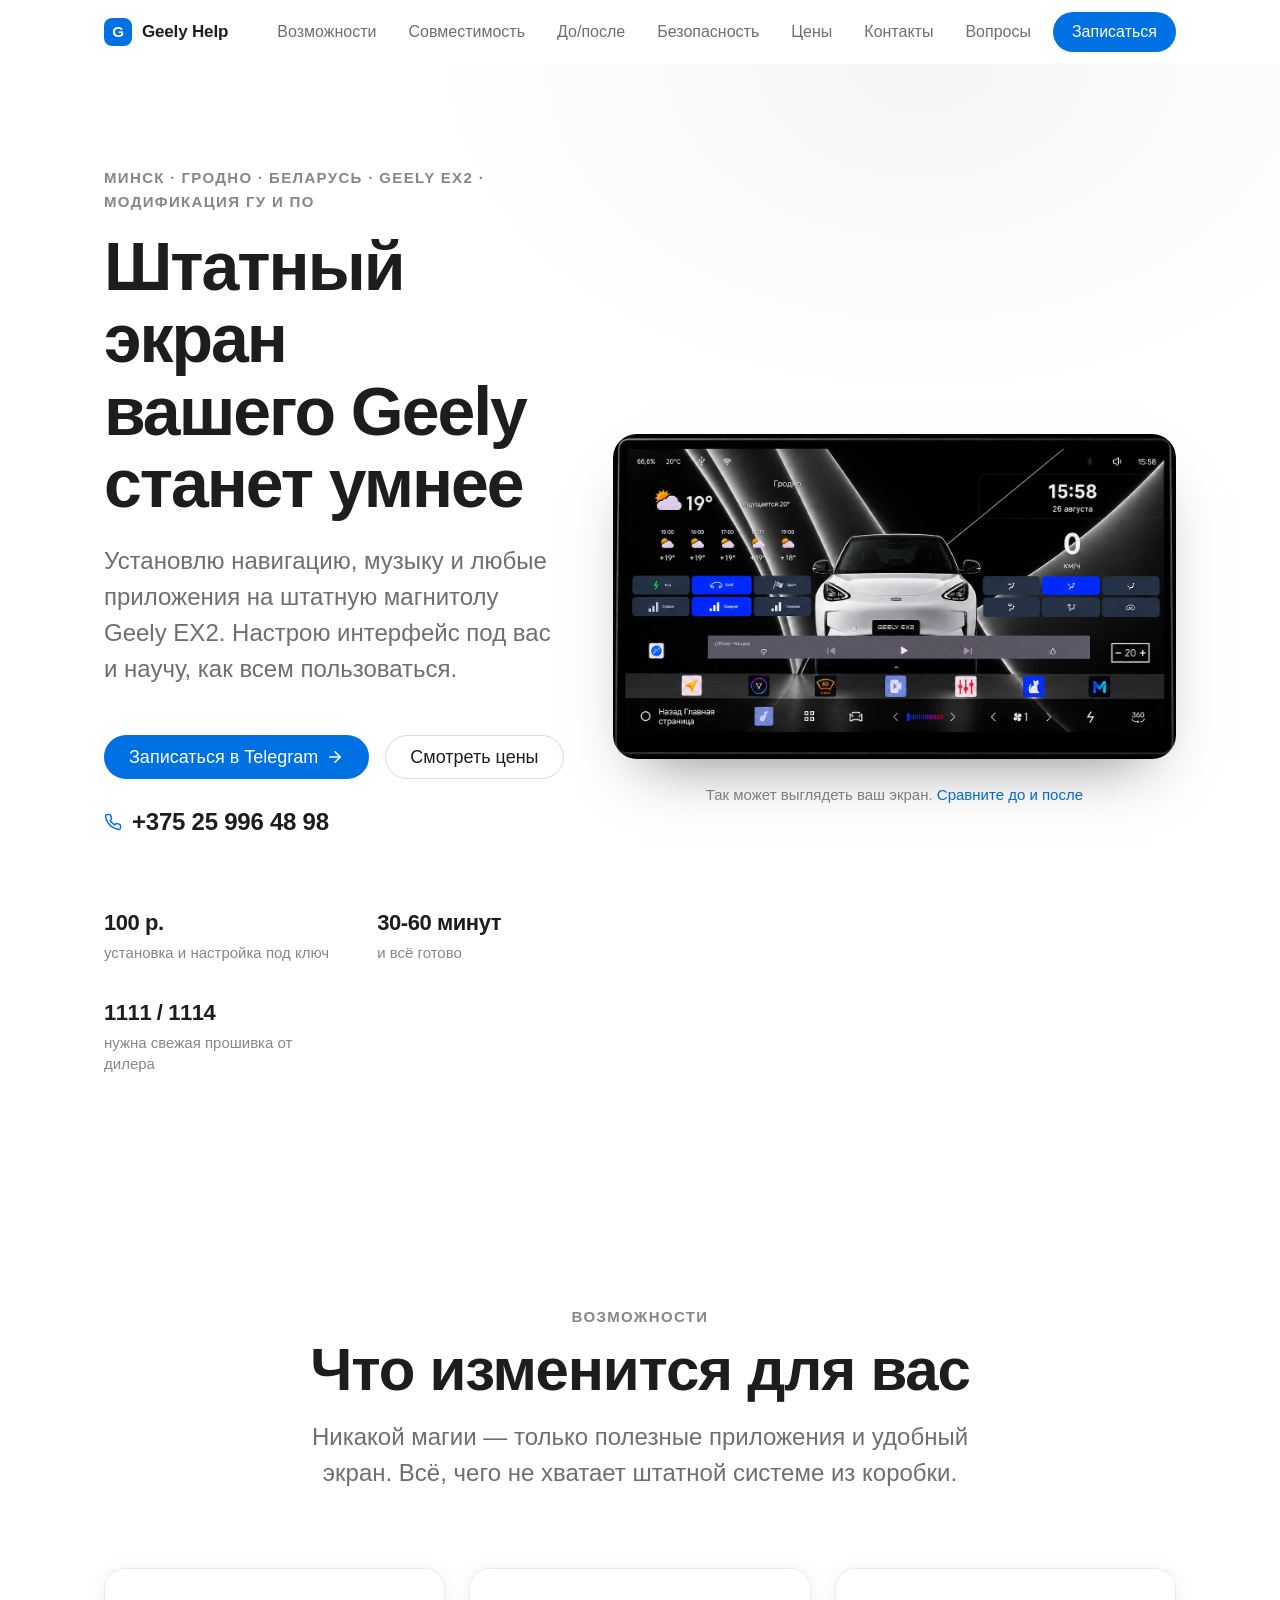
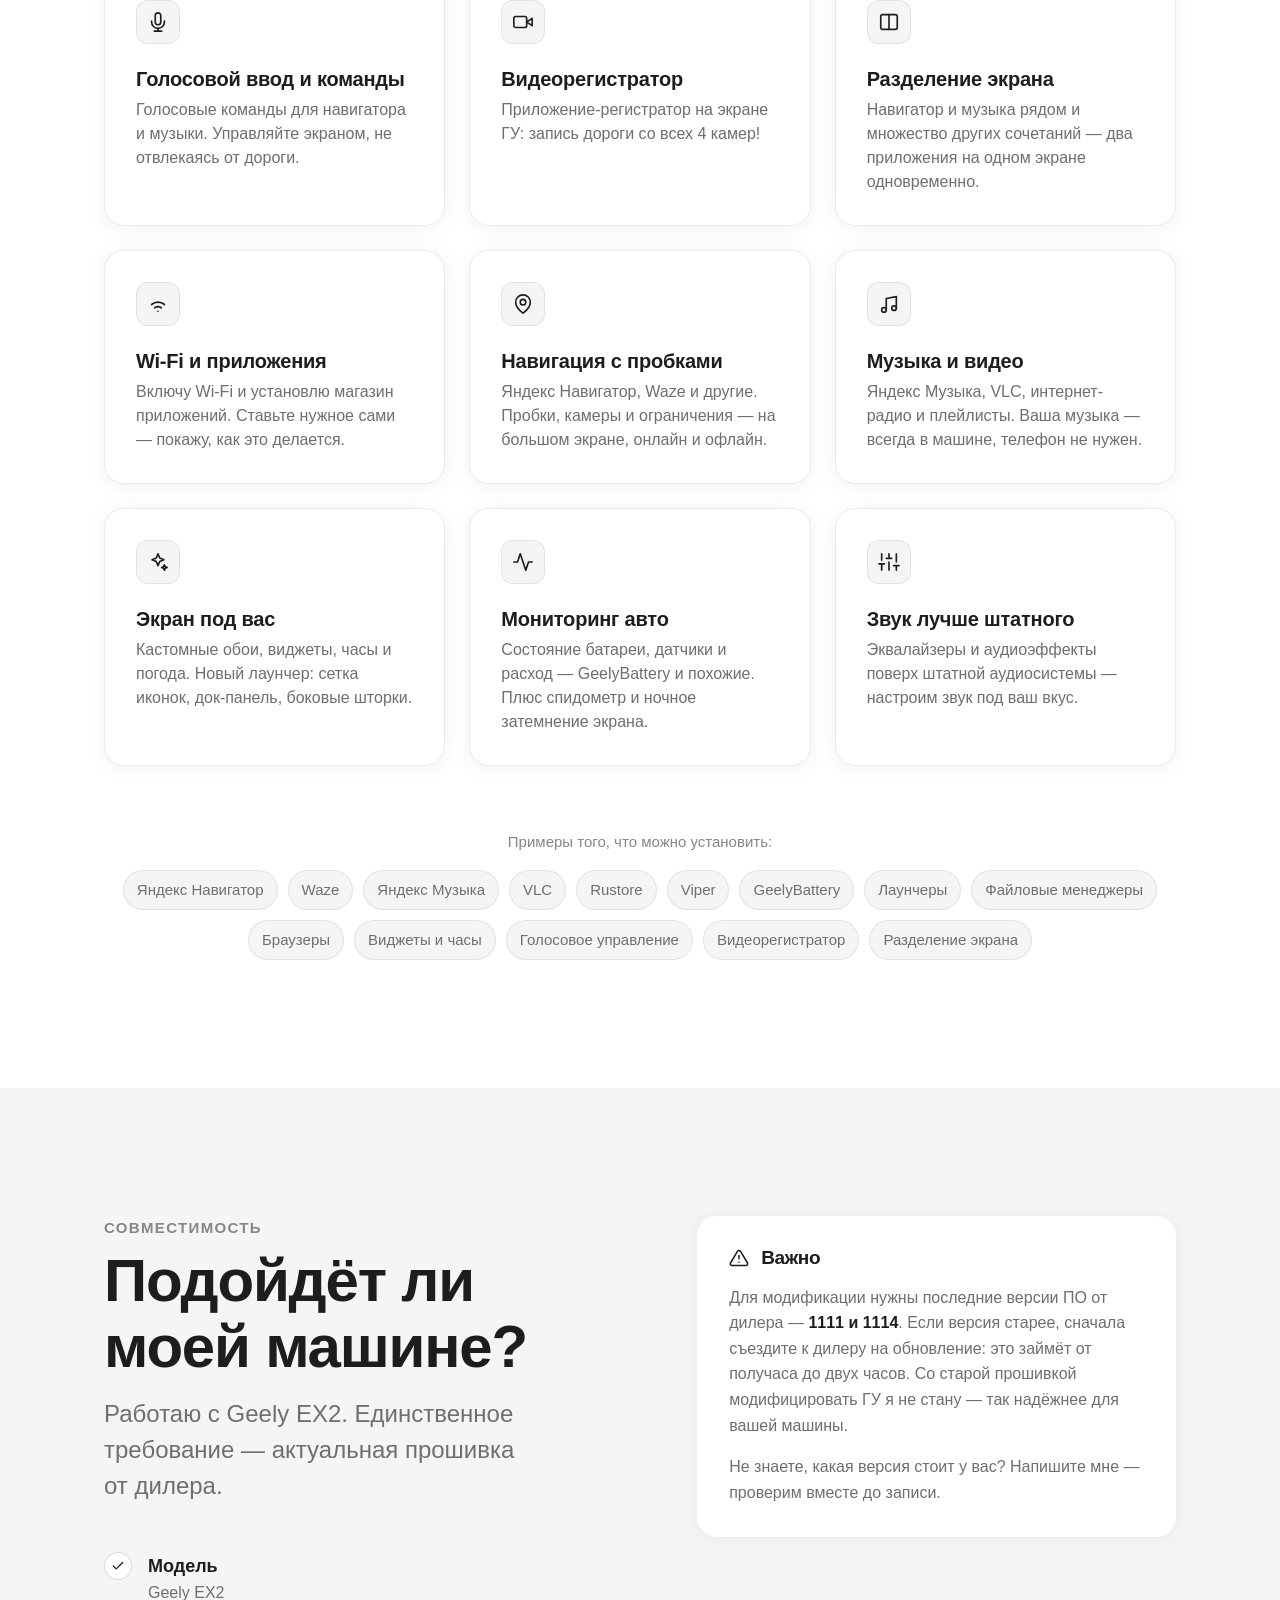
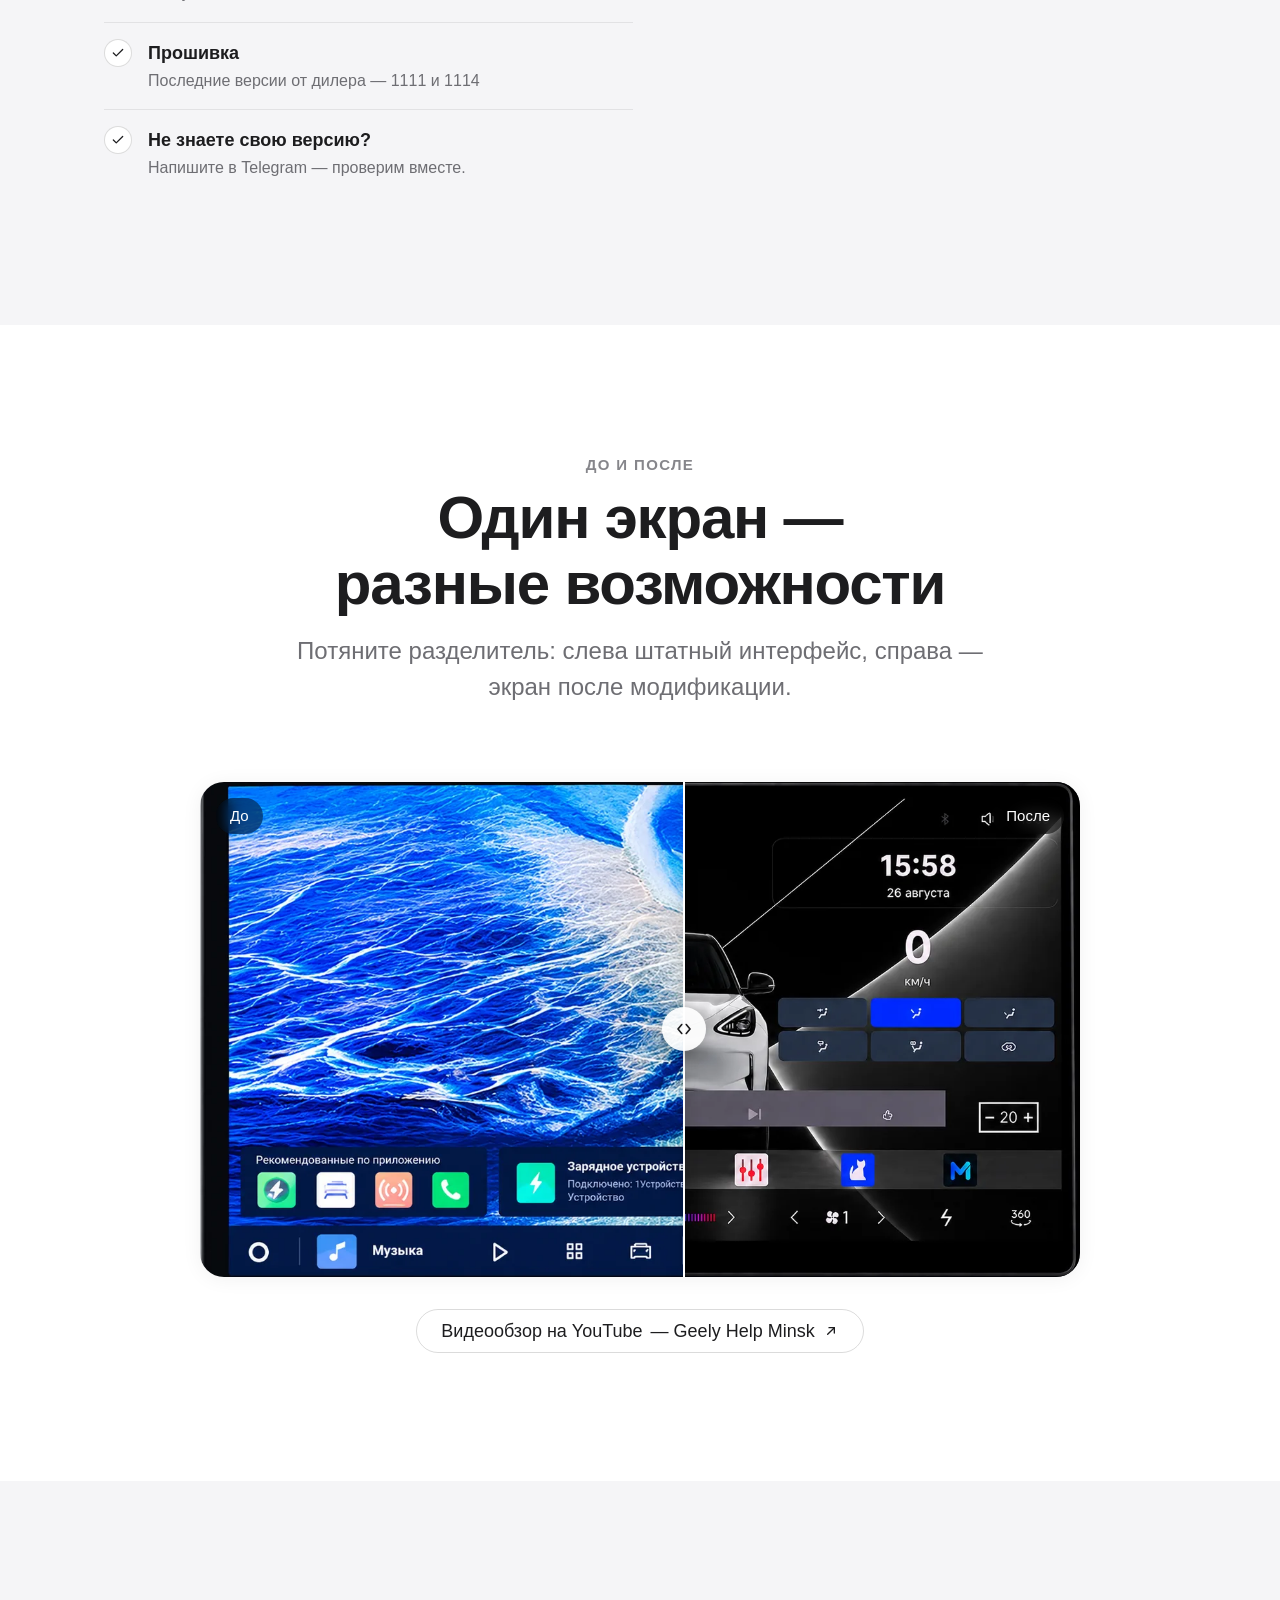
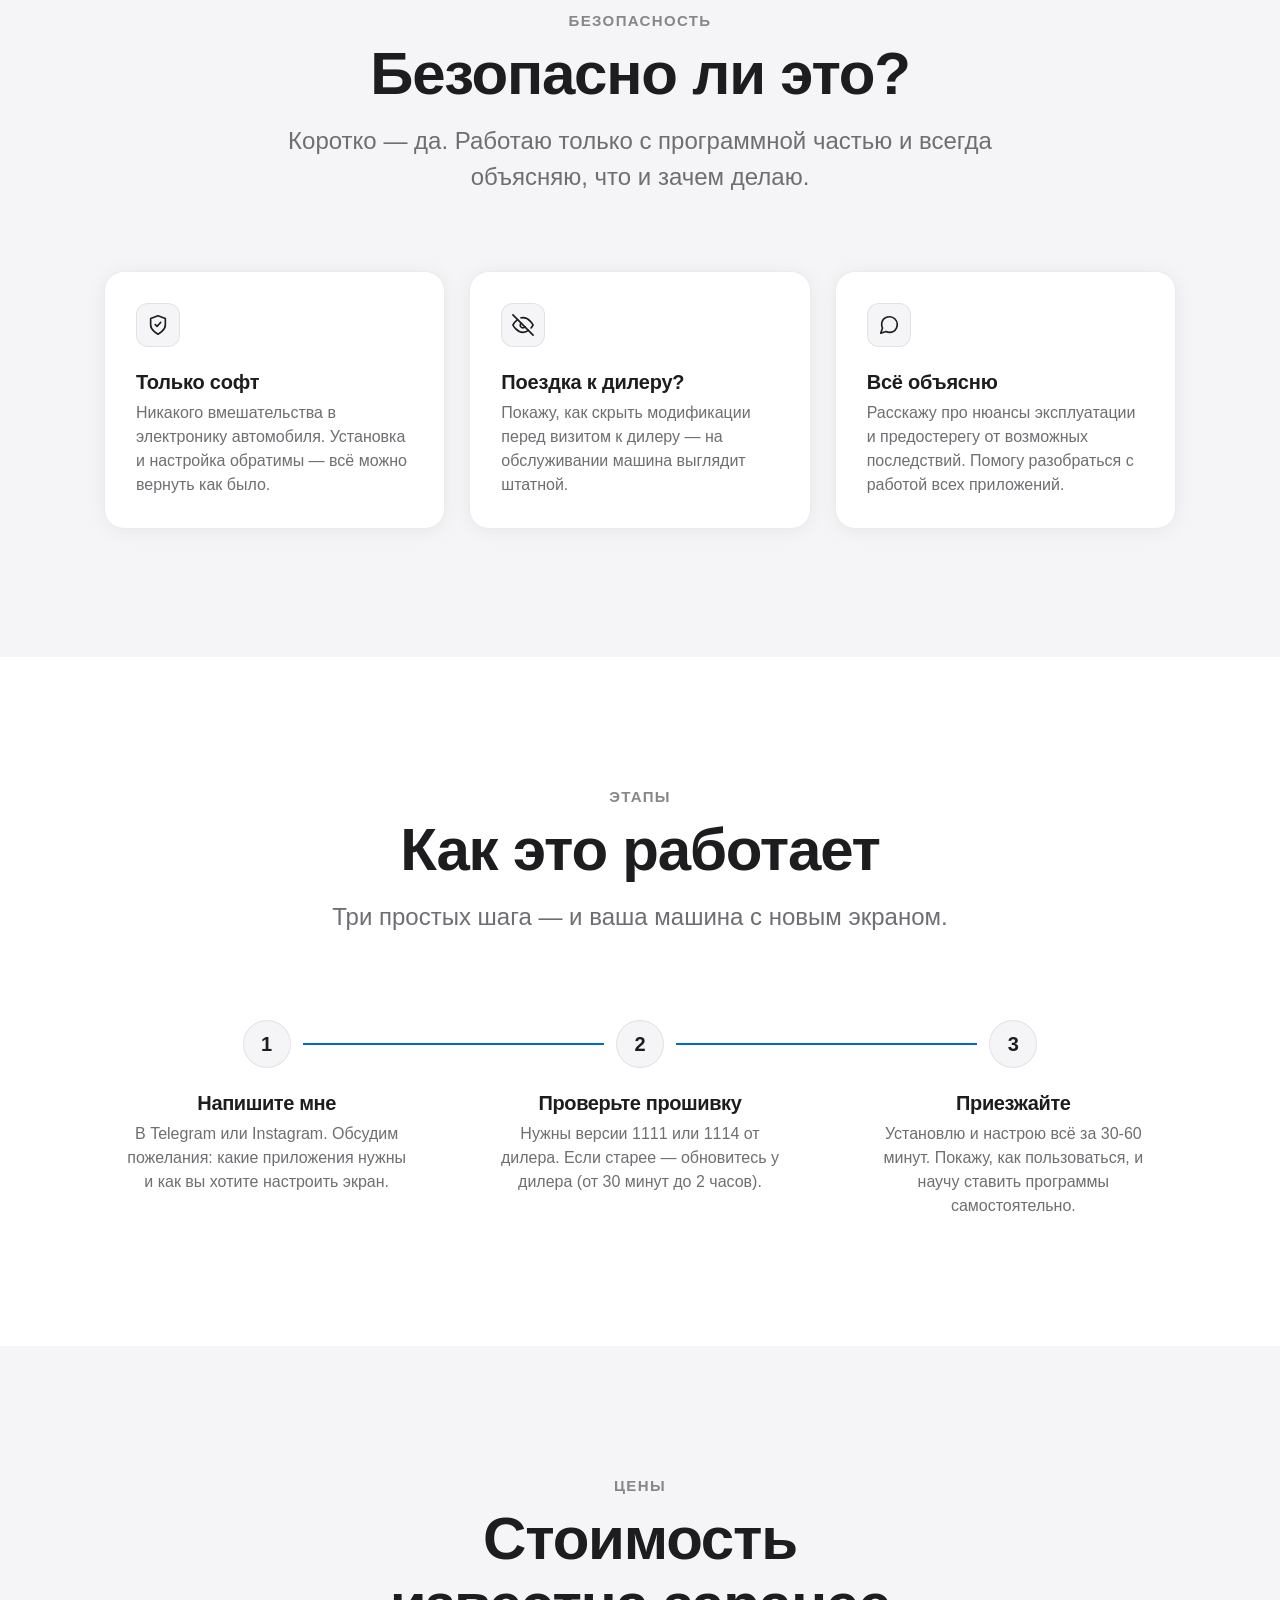
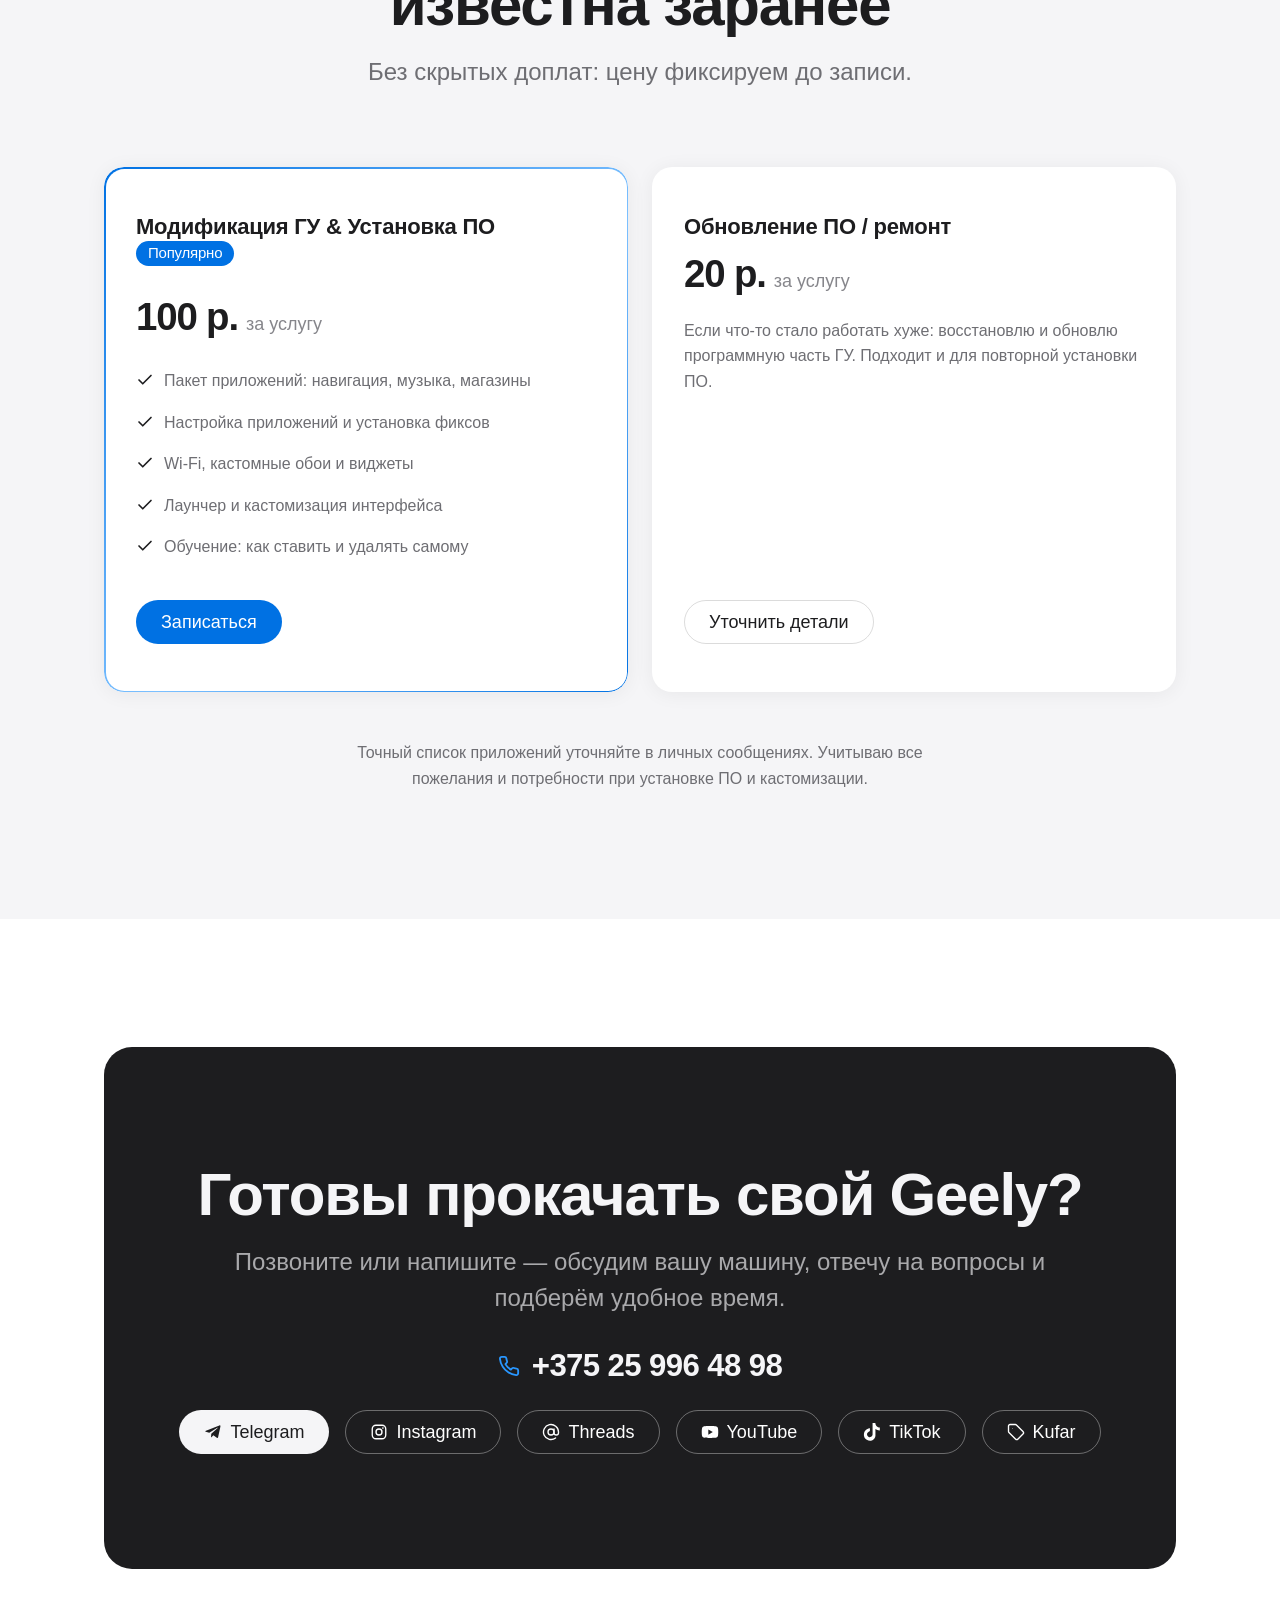
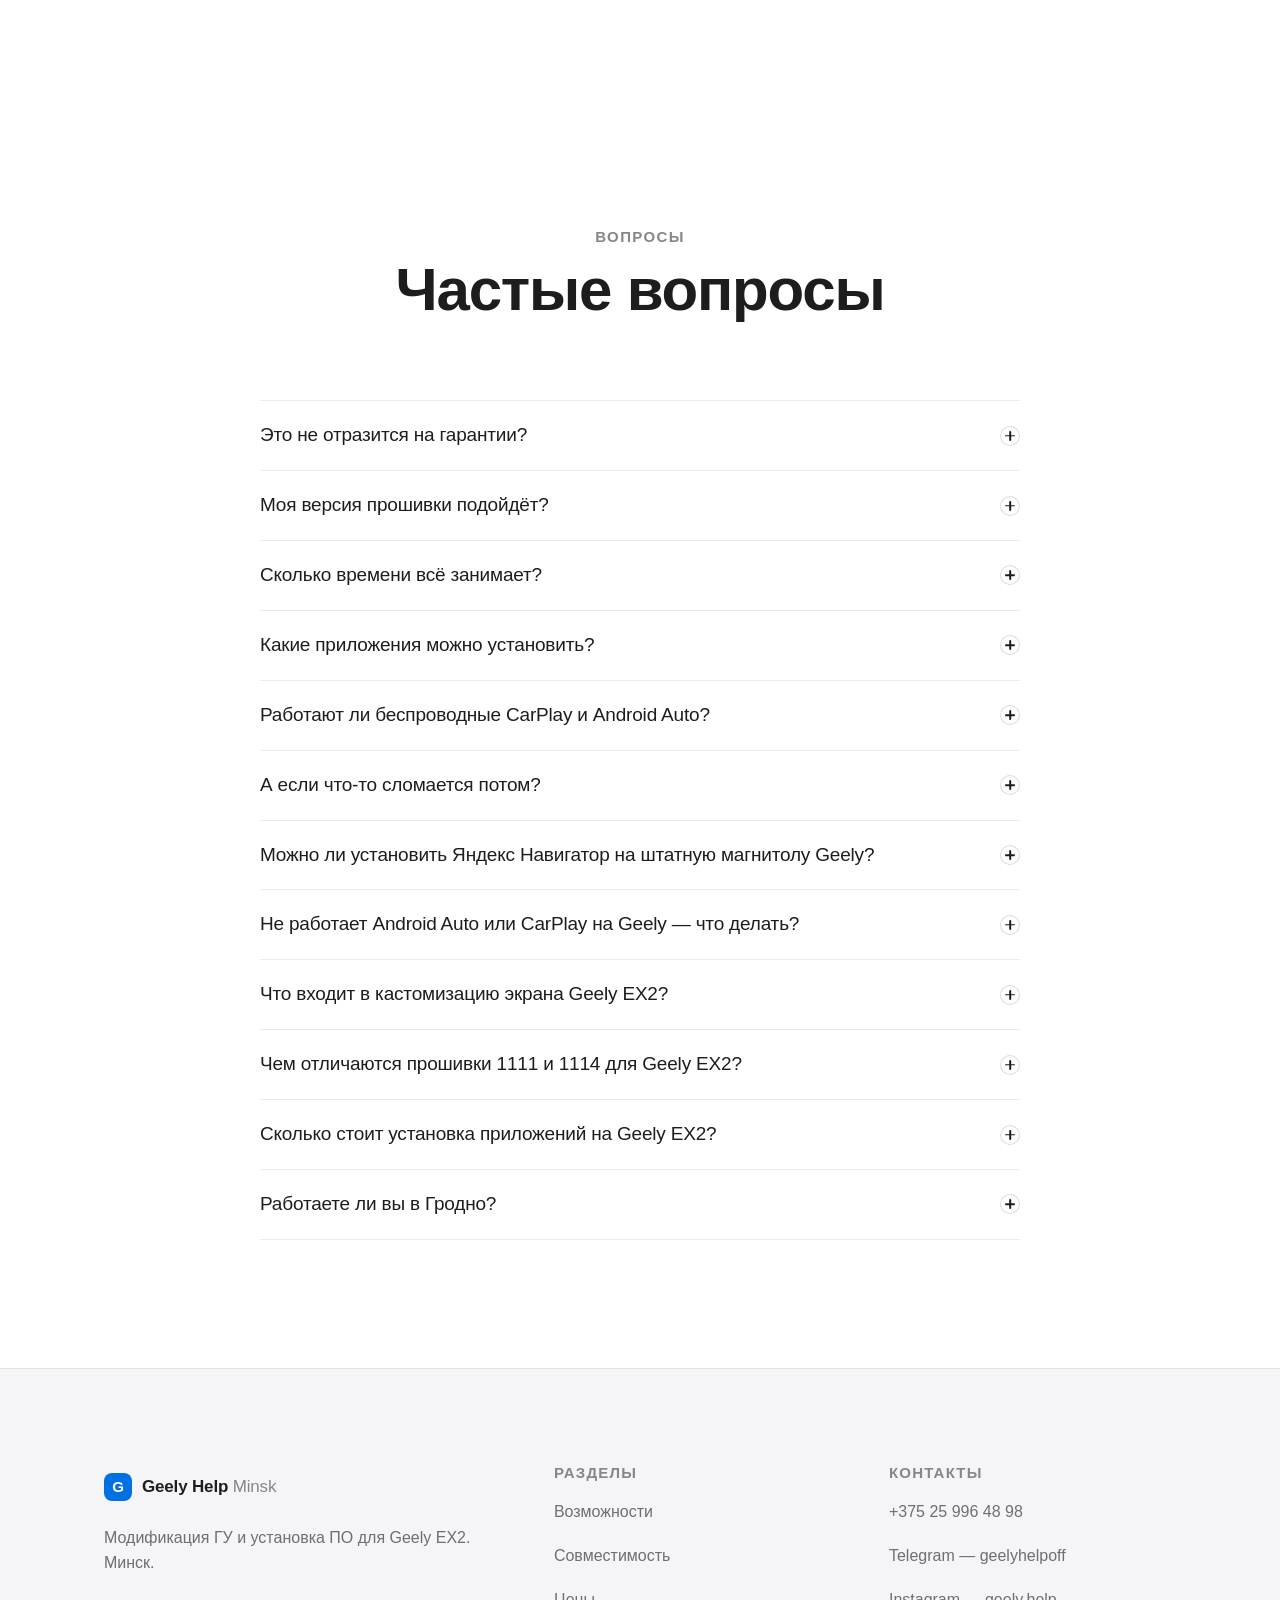
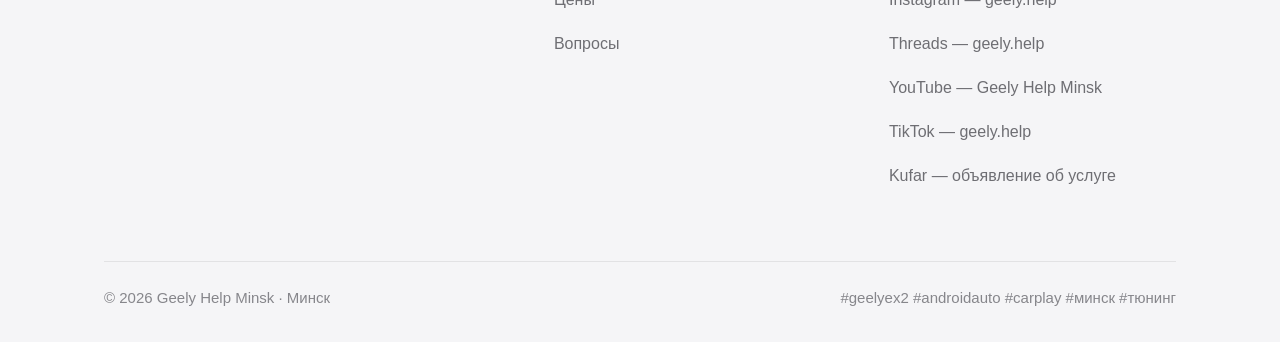
==== commit 4e9ad1be: "kufar-add" ====
--- a/index.html
+++ b/index.html
@@ -167,7 +167,7 @@
       {
         "@type": "Question",
         "name": "Чем отличаются прошивки 1111 и 1114 для Geely EX2?",
-        "acceptedAnswer": { "@type": "Answer", "text": "Это последние версии ПО от дилера: 1111 — для версии Pro, 1114 — для MAX. Модификация ГУ возможна только на них, поэтому перед записью вместе проверим, какая версия стоит у вас." }
+        "acceptedAnswer": { "@type": "Answer", "text": "Это последние версии ПО от дилера: 1111 или 1114. Модификация ГУ возможна только на них, поэтому перед записью вместе проверим, какая версия стоит у вас." }
       },
       {
         "@type": "Question",
@@ -518,6 +518,7 @@
             <a class="btn btn--ghost-dark" href="https://www.threads.net/@geely.help" target="_blank" rel="noopener"><svg width="18" height="18" viewBox="0 0 24 24" fill="none" stroke="currentColor" stroke-width="1.8" stroke-linecap="round" stroke-linejoin="round" aria-hidden="true"><circle cx="12" cy="12" r="4"/><path d="M16 8v5a3 3 0 0 0 6 0v-1a10 10 0 1 0-3.92 7.94"/></svg>Threads</a>
             <a class="btn btn--ghost-dark" href="https://youtu.be/U9wTJuGtl20" target="_blank" rel="noopener"><svg width="18" height="18" viewBox="0 0 24 24" fill="currentColor" aria-hidden="true"><path d="M23 12s0-3.7-.47-5.47a2.9 2.9 0 0 0-2-2C18.7 4 12 4 12 4s-6.7 0-8.53.53a2.9 2.9 0 0 0-2 2C1 8.3 1 12 1 12s0 3.7.47 5.47a2.9 2.9 0 0 0 2 2C5.3 20 12 20 12 20s6.7 0 8.53-.53a2.9 2.9 0 0 0 2-2C23 15.7 23 12 23 12ZM9.75 15.5v-7l6 3.5-6 3.5Z"/></svg>YouTube</a>
             <a class="btn btn--ghost-dark" href="https://www.tiktok.com/@geely.help" target="_blank" rel="noopener"><svg width="18" height="18" viewBox="0 0 24 24" fill="currentColor" aria-hidden="true"><path d="M12.525.02c1.31-.02 2.61-.01 3.91-.02.08 1.53.63 3.09 1.75 4.17 1.12 1.11 2.7 1.62 4.24 1.79v4.03c-1.44-.05-2.89-.35-4.2-.97-.57-.26-1.1-.59-1.62-.93-.01 2.92.01 5.84-.02 8.75-.08 1.4-.54 2.79-1.35 3.94-1.1 1.59-2.87 2.63-4.79 2.79-1.85.17-3.78-.14-5.46-1.13-1.87-1.1-3.2-2.96-3.62-5.09-.14-.72-.18-1.46-.14-2.2.05-1.85.75-3.67 1.94-5.1 1.09-1.31 2.56-2.26 4.18-2.71.61-.17 1.24-.25 1.87-.26v4.06c-.53.06-1.07.18-1.56.4-.93.42-1.67 1.2-2.03 2.16-.35.94-.32 2.02.09 2.94.36.83 1.02 1.51 1.85 1.9.75.36 1.63.44 2.43.24 1.06-.26 1.96-1.04 2.42-2.03.2-.42.31-.88.35-1.34.03-3.11.01-6.22.01-9.33-.01-3.11-.01-6.22 0-9.33Z"/></svg>TikTok</a>
+            <a class="btn btn--ghost-dark btn--kufar" href="https://www.kufar.by/item/1082857115" target="_blank" rel="noopener"><svg width="18" height="18" viewBox="0 0 24 24" fill="none" stroke="currentColor" stroke-width="1.8" stroke-linecap="round" stroke-linejoin="round" aria-hidden="true"><path d="M12.586 2.586A2 2 0 0 0 11.172 2H4a2 2 0 0 0-2 2v7.172a2 2 0 0 0 .586 1.414l8.704 8.704a2.426 2.426 0 0 0 3.42 0l6.58-6.58a2.426 2.426 0 0 0 0-3.42z"/><circle cx="7.5" cy="7.5" r=".5" fill="currentColor" stroke="none"/></svg>Kufar</a>
           </div>
         </div>
       </div>
@@ -590,7 +591,7 @@
             <h3 class="faq__heading">
               <button class="faq__q" type="button" id="faq-q10" aria-expanded="false" aria-controls="faq-a10">Чем отличаются прошивки 1111 и 1114 для Geely EX2?<span class="faq__icon" aria-hidden="true"></span></button>
             </h3>
-            <div class="faq__a" id="faq-a10" role="region" aria-labelledby="faq-q10"><div><p>Это последние версии ПО от дилера: 1111 — для версии Pro, 1114 — для MAX. Модификация ГУ возможна только на них, поэтому перед записью вместе проверим, какая версия стоит у вас.</p></div></div>
+            <div class="faq__a" id="faq-a10" role="region" aria-labelledby="faq-q10"><div><p>Это последние версии ПО от дилера: 1111 или 1114. Модификация ГУ возможна только на них, поэтому перед записью вместе проверим, какая версия стоит у вас.</p></div></div>
           </div>
           <div class="faq__item reveal">
             <h3 class="faq__heading">
@@ -637,6 +638,7 @@
             <a href="https://www.threads.net/@geely.help" target="_blank" rel="noopener">Threads — geely.help</a>
             <a href="https://youtu.be/U9wTJuGtl20" target="_blank" rel="noopener">YouTube — Geely Help Minsk</a>
             <a href="https://www.tiktok.com/@geely.help" target="_blank" rel="noopener">TikTok — geely.help</a>
+            <a href="https://www.kufar.by/item/1082857115" target="_blank" rel="noopener">Kufar — объявление об услуге</a>
           </nav>
         </div>
         <div class="footer__bottom">
--- a/styles.css
+++ b/styles.css
@@ -642,8 +642,9 @@
 .cta__phone:hover { color: #2997ff; }
 .cta__actions { display: flex; flex-wrap: wrap; justify-content: center; gap: var(--space-3); margin-top: var(--space-4); }
 
-/* На узких экранах кнопки — ровной сеткой 2×2 («Telegram» сверху во всю
-   ширину), иначе 5 кнопок переносятся рядом 3+2 и силуэт выходит некрасивым. */
+/* На узких экранах кнопки — ровной сеткой 2×2 («Telegram» сверху и «Kufar»
+   снизу во всю ширину), иначе 6 кнопок переносятся рядом 3+2+1 и силуэт
+   выходит некрасивым. */
 @media (max-width: 767px) {
   .cta__actions {
     display: grid;
@@ -652,6 +653,7 @@
     margin-inline: auto;
   }
   .cta__actions .btn--light { grid-column: 1 / -1; } /* Telegram — во всю ширину */
+  .cta__actions .btn--kufar { grid-column: 1 / -1; } /* Kufar — во всю ширину */
 }
 
 /* ============================================================================
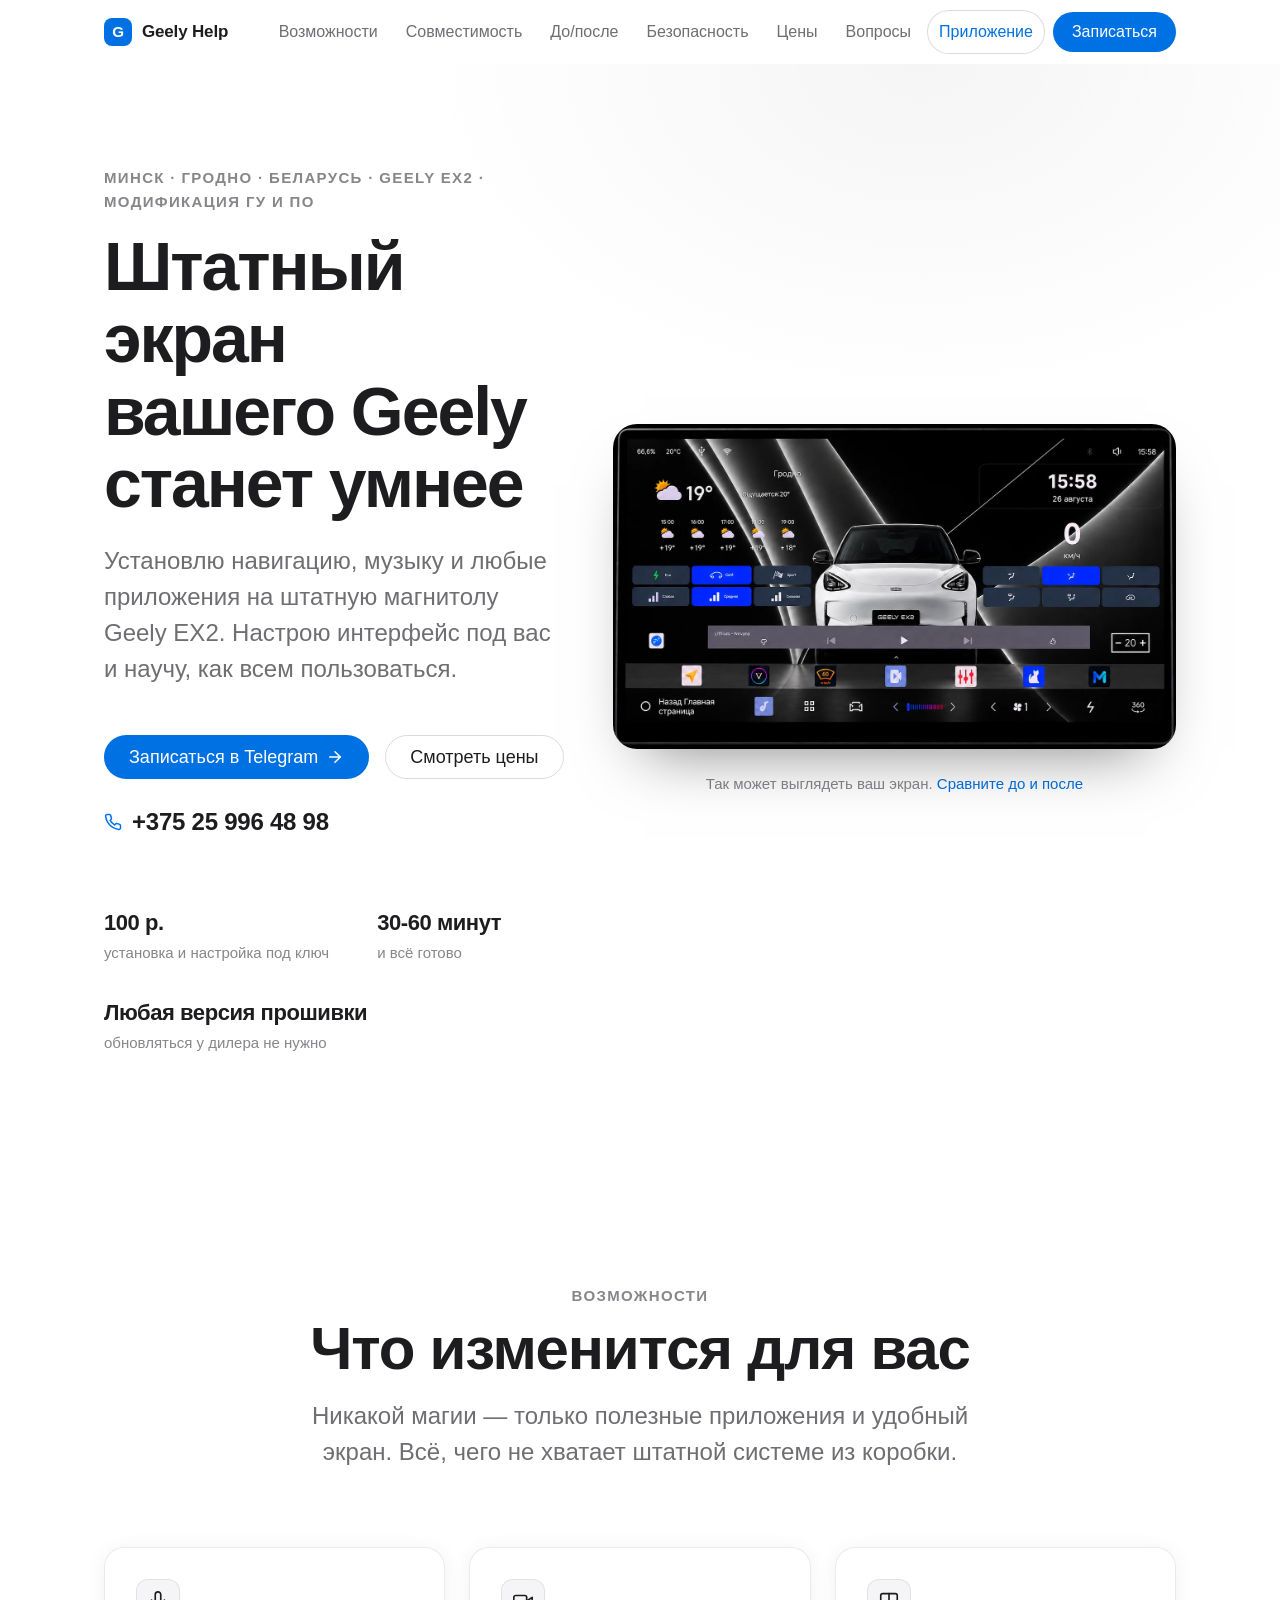
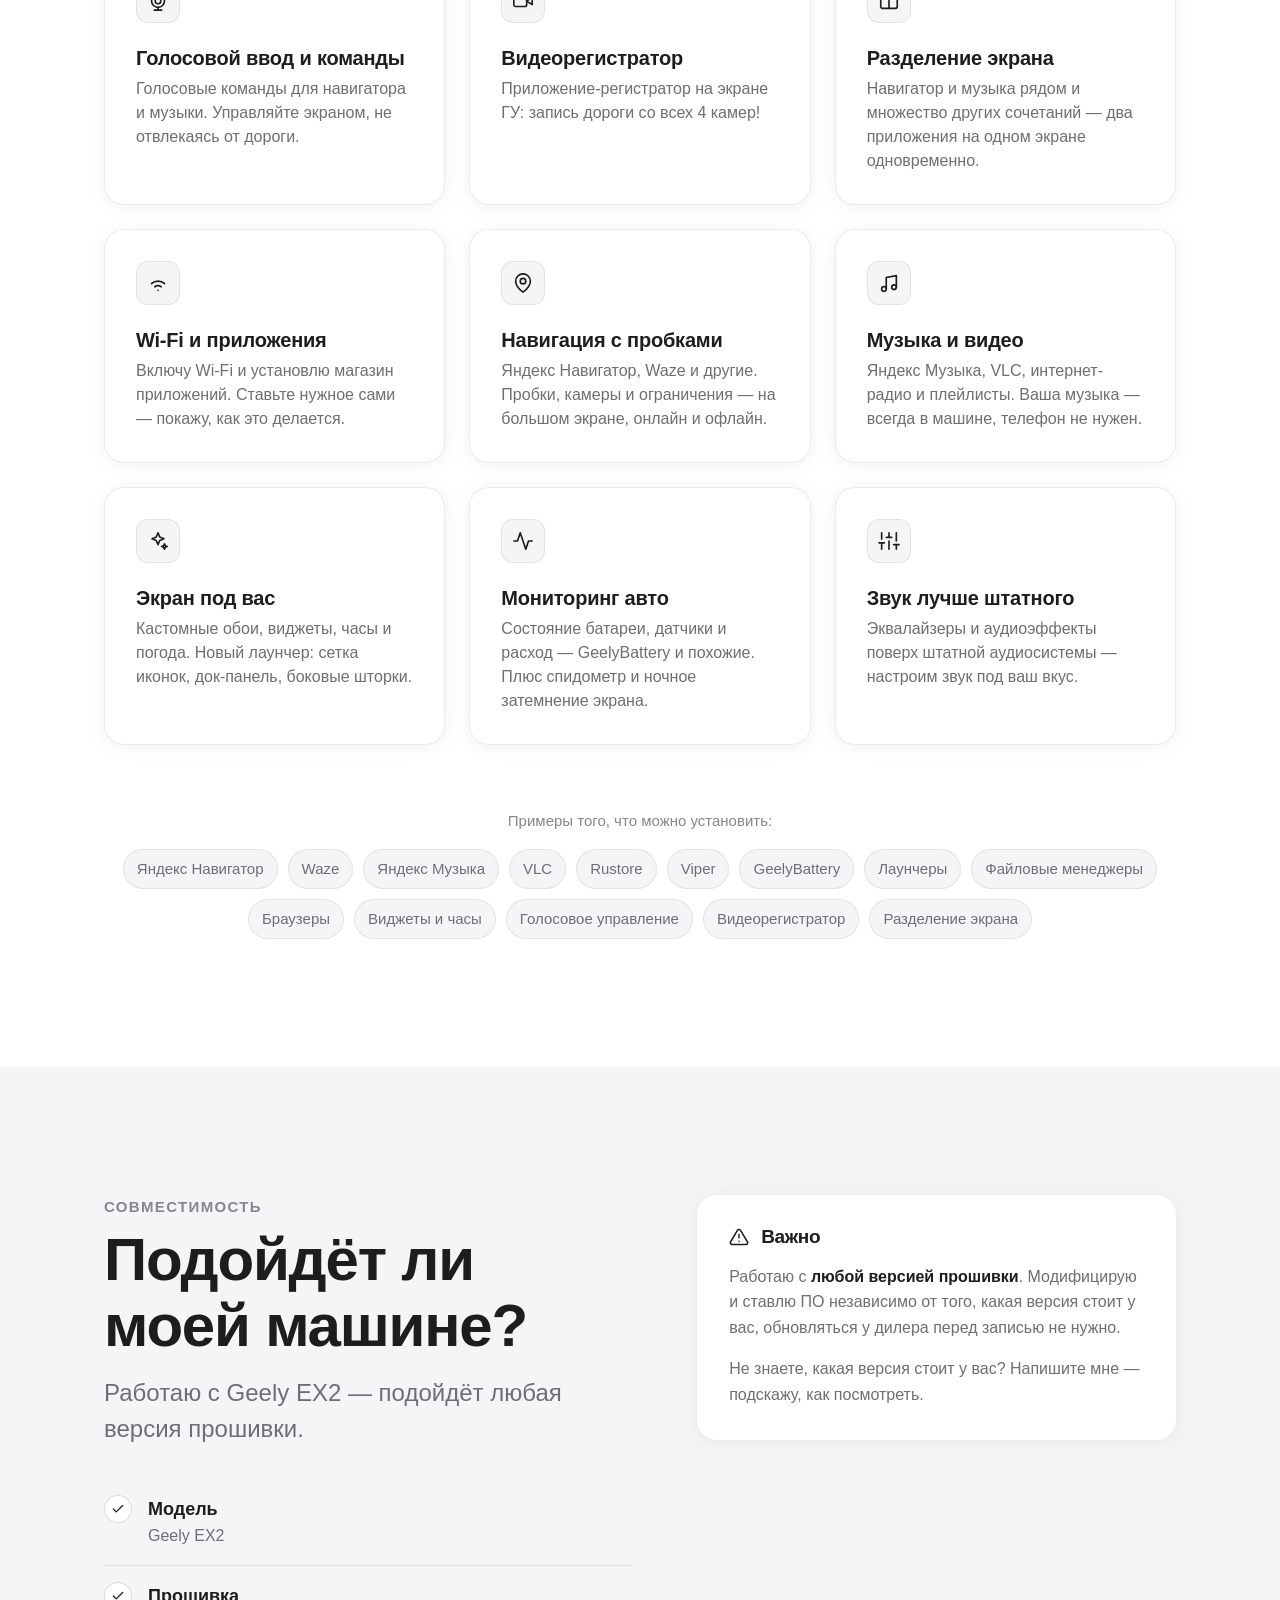
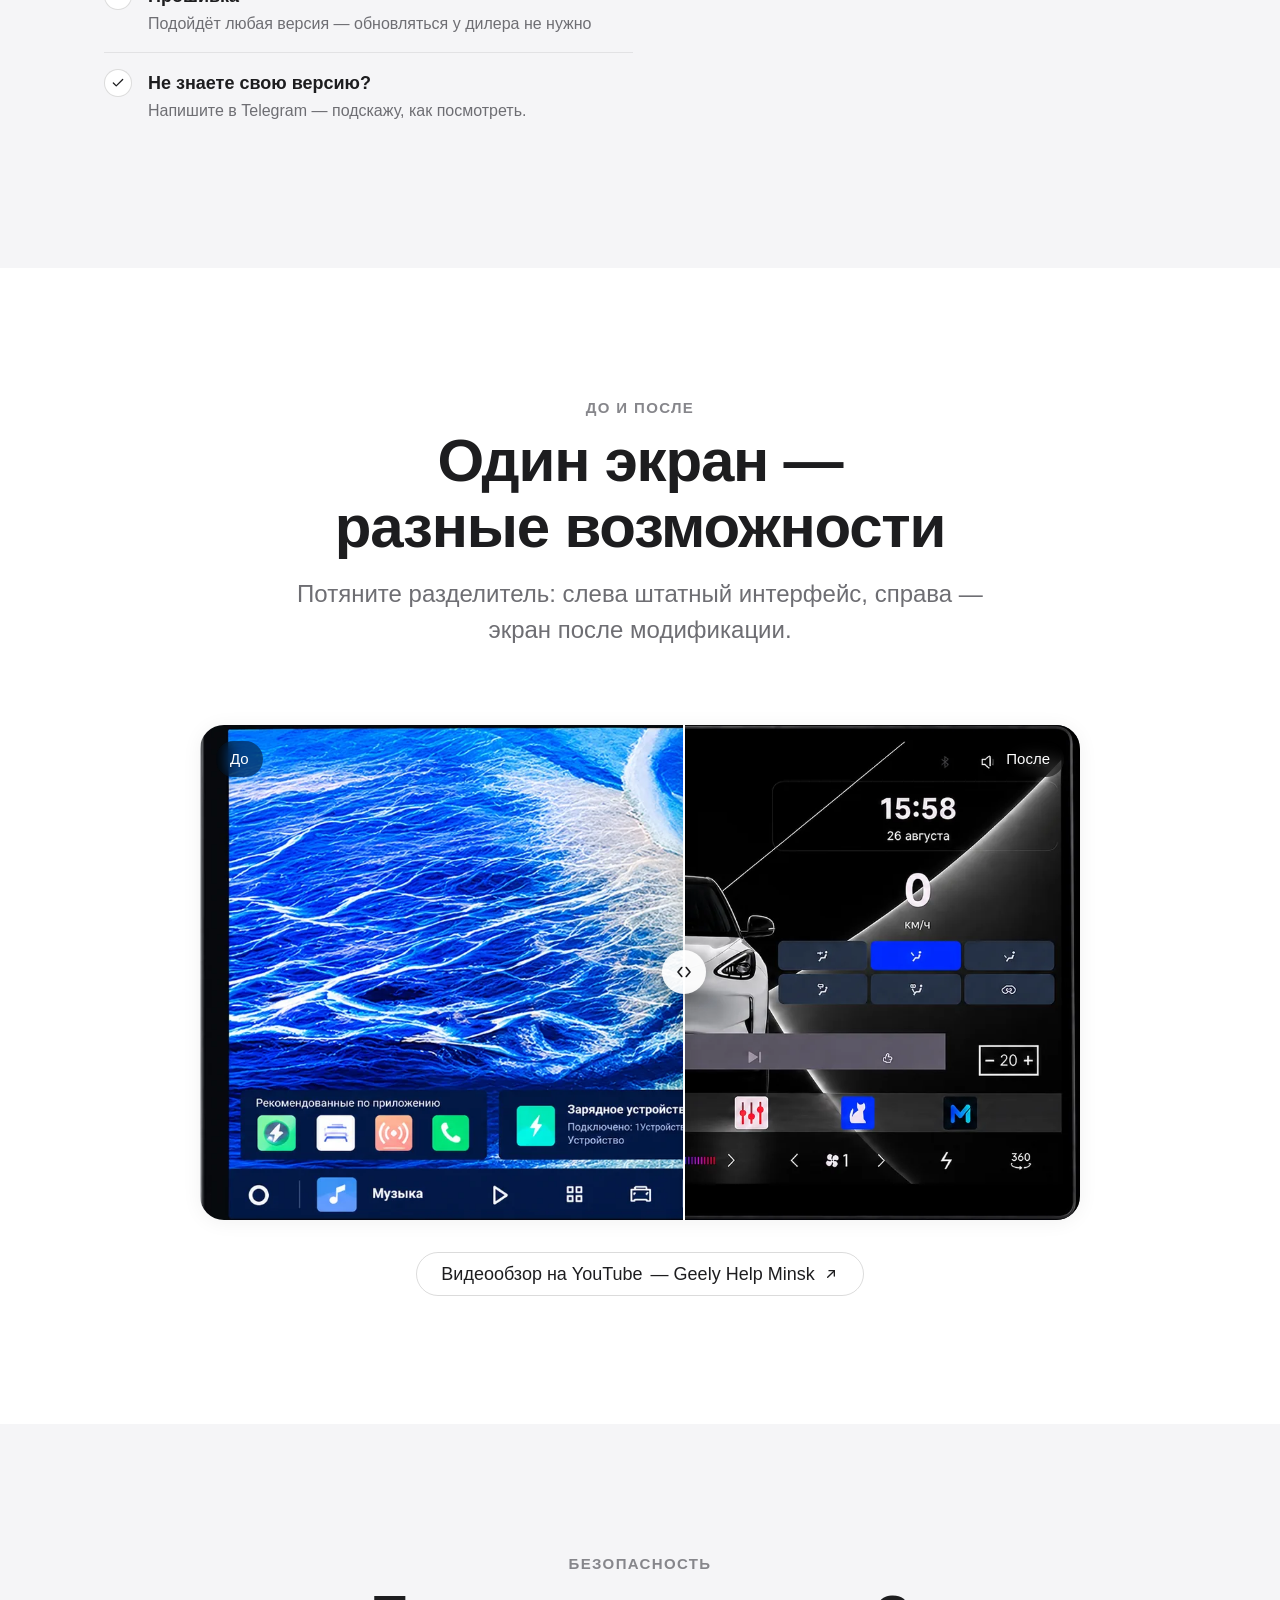
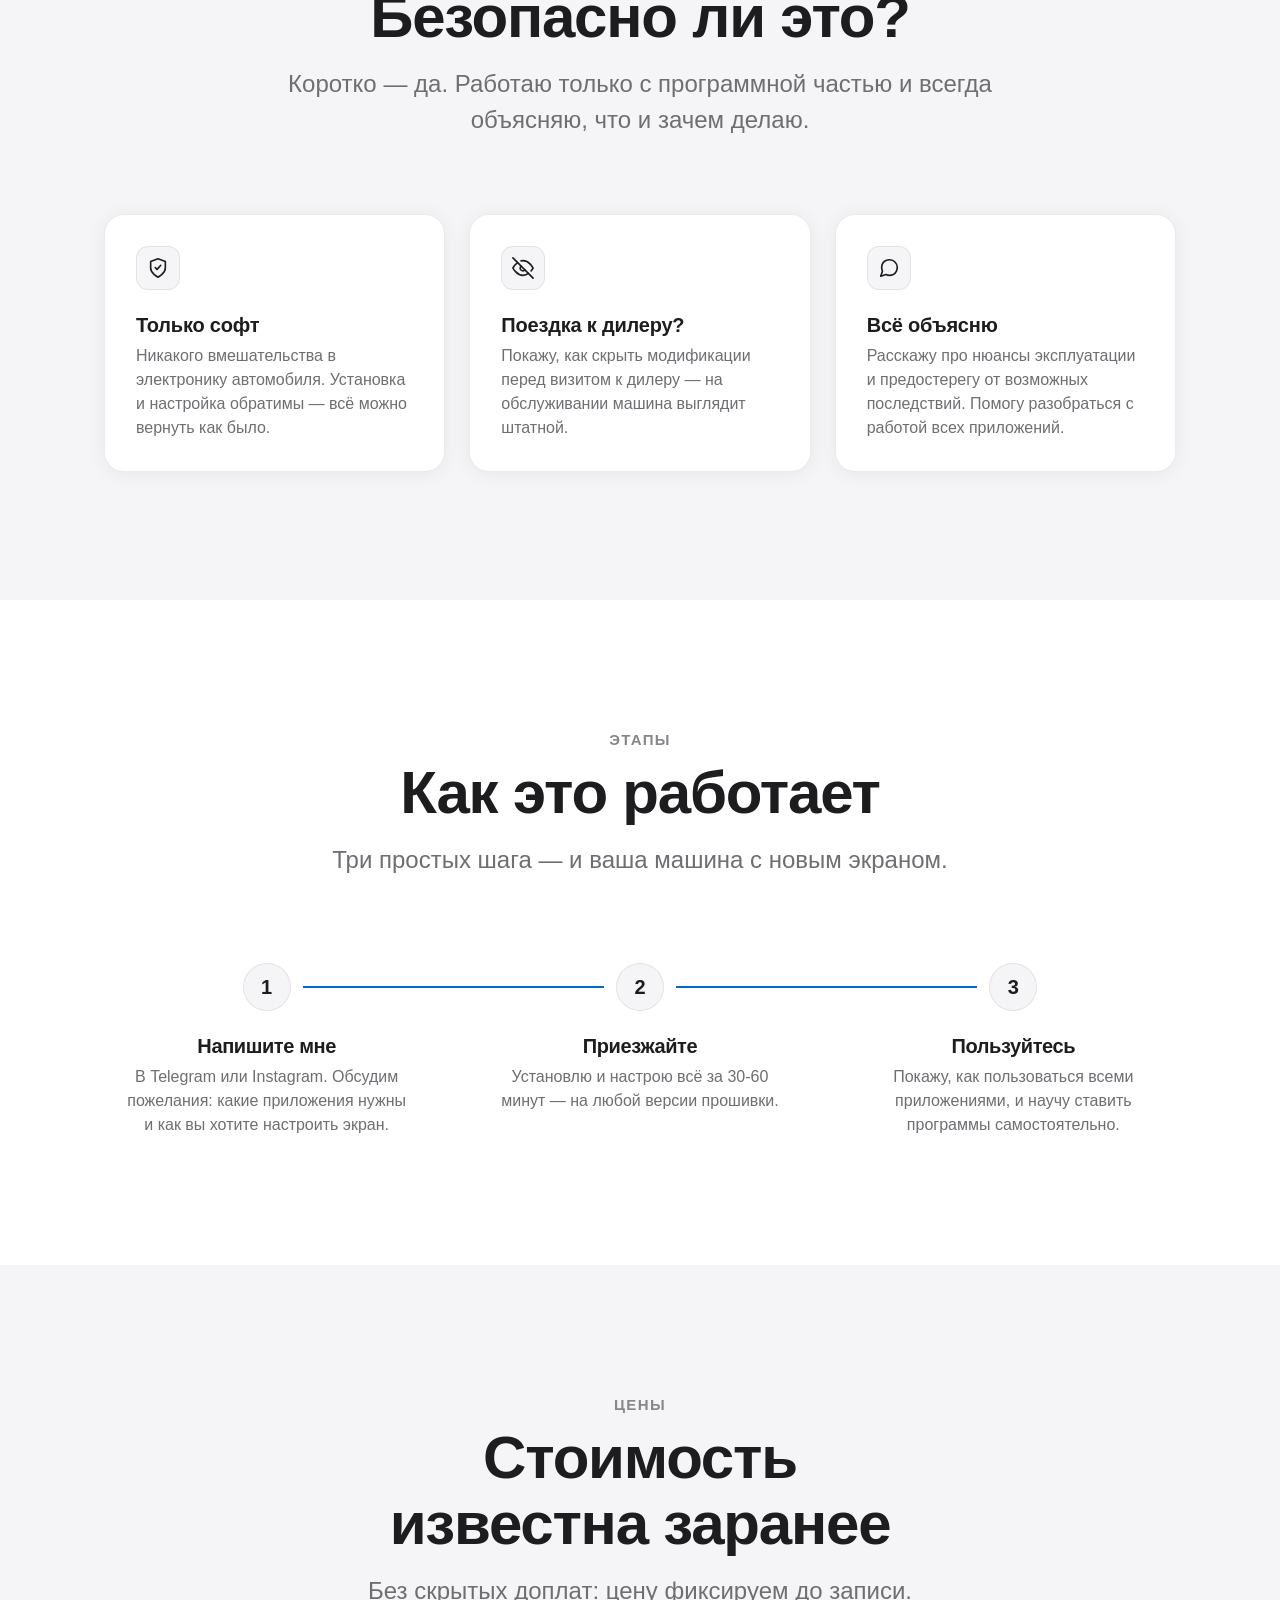
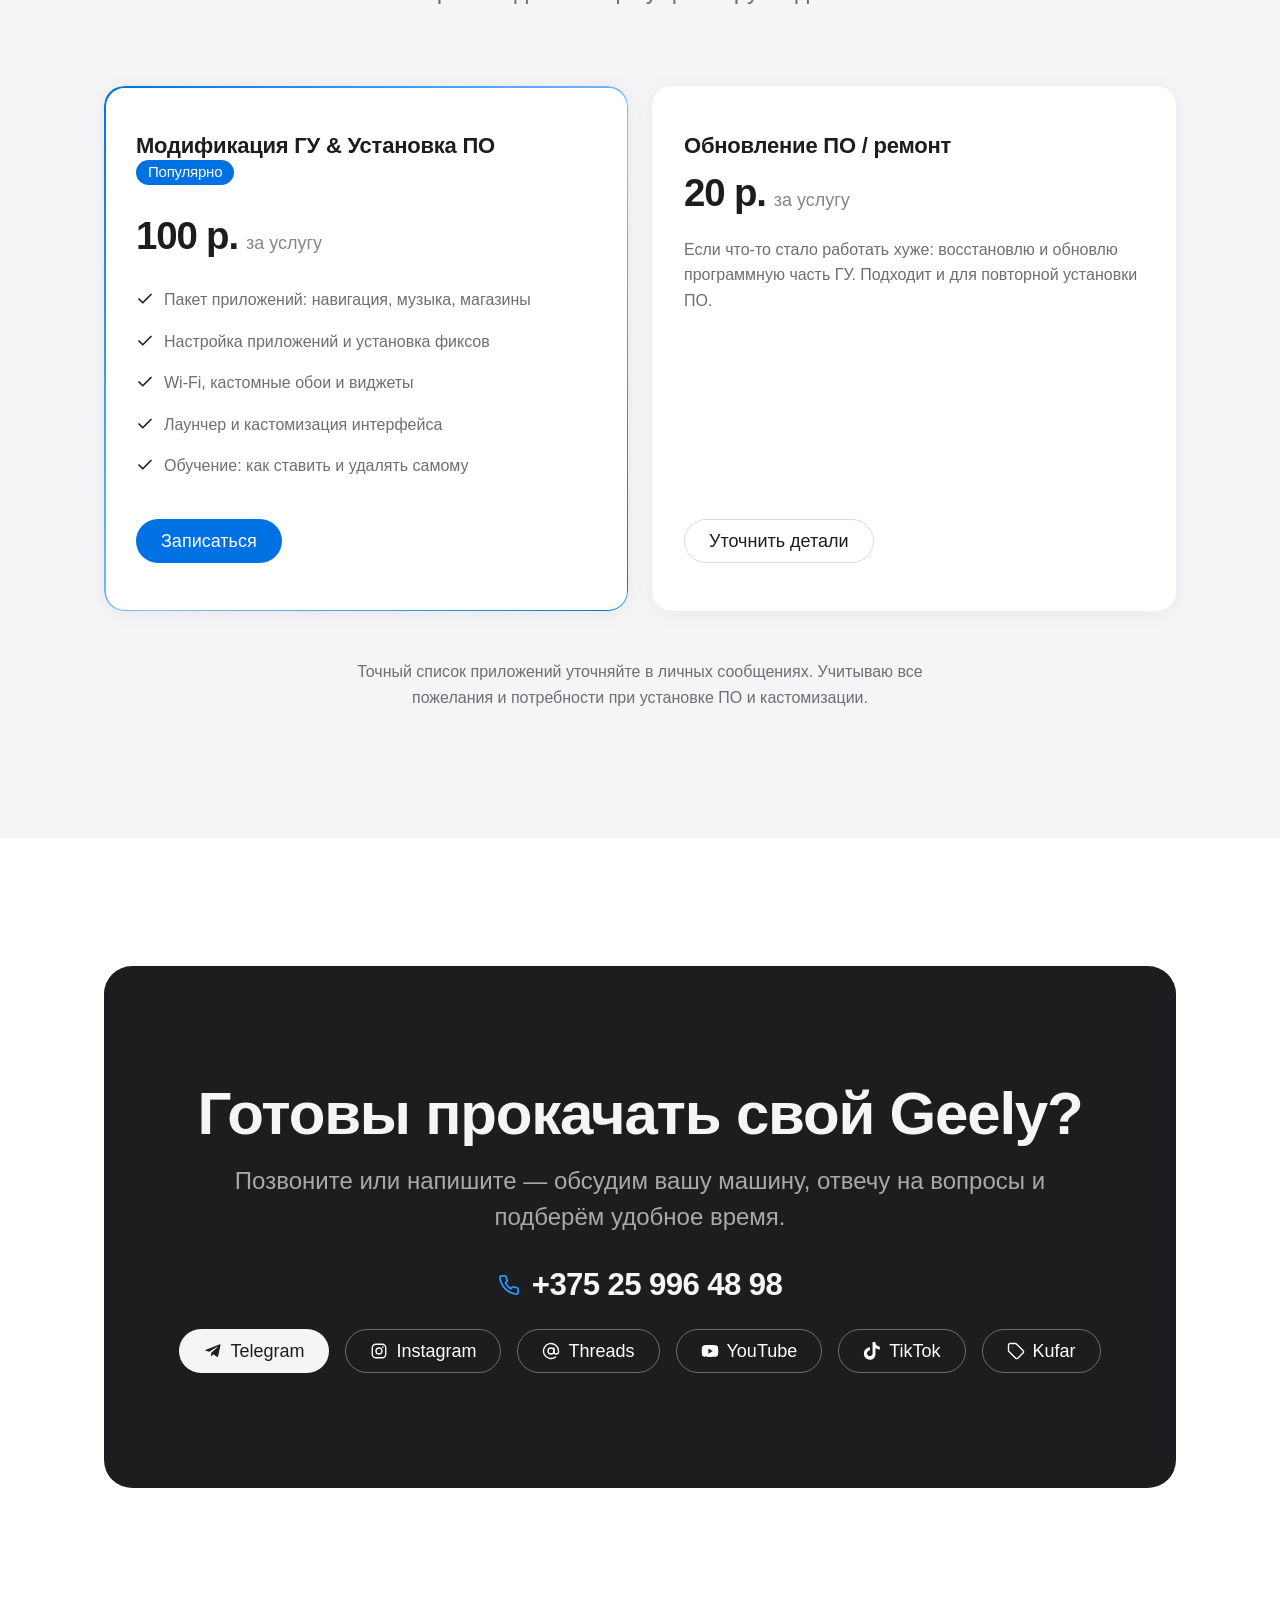
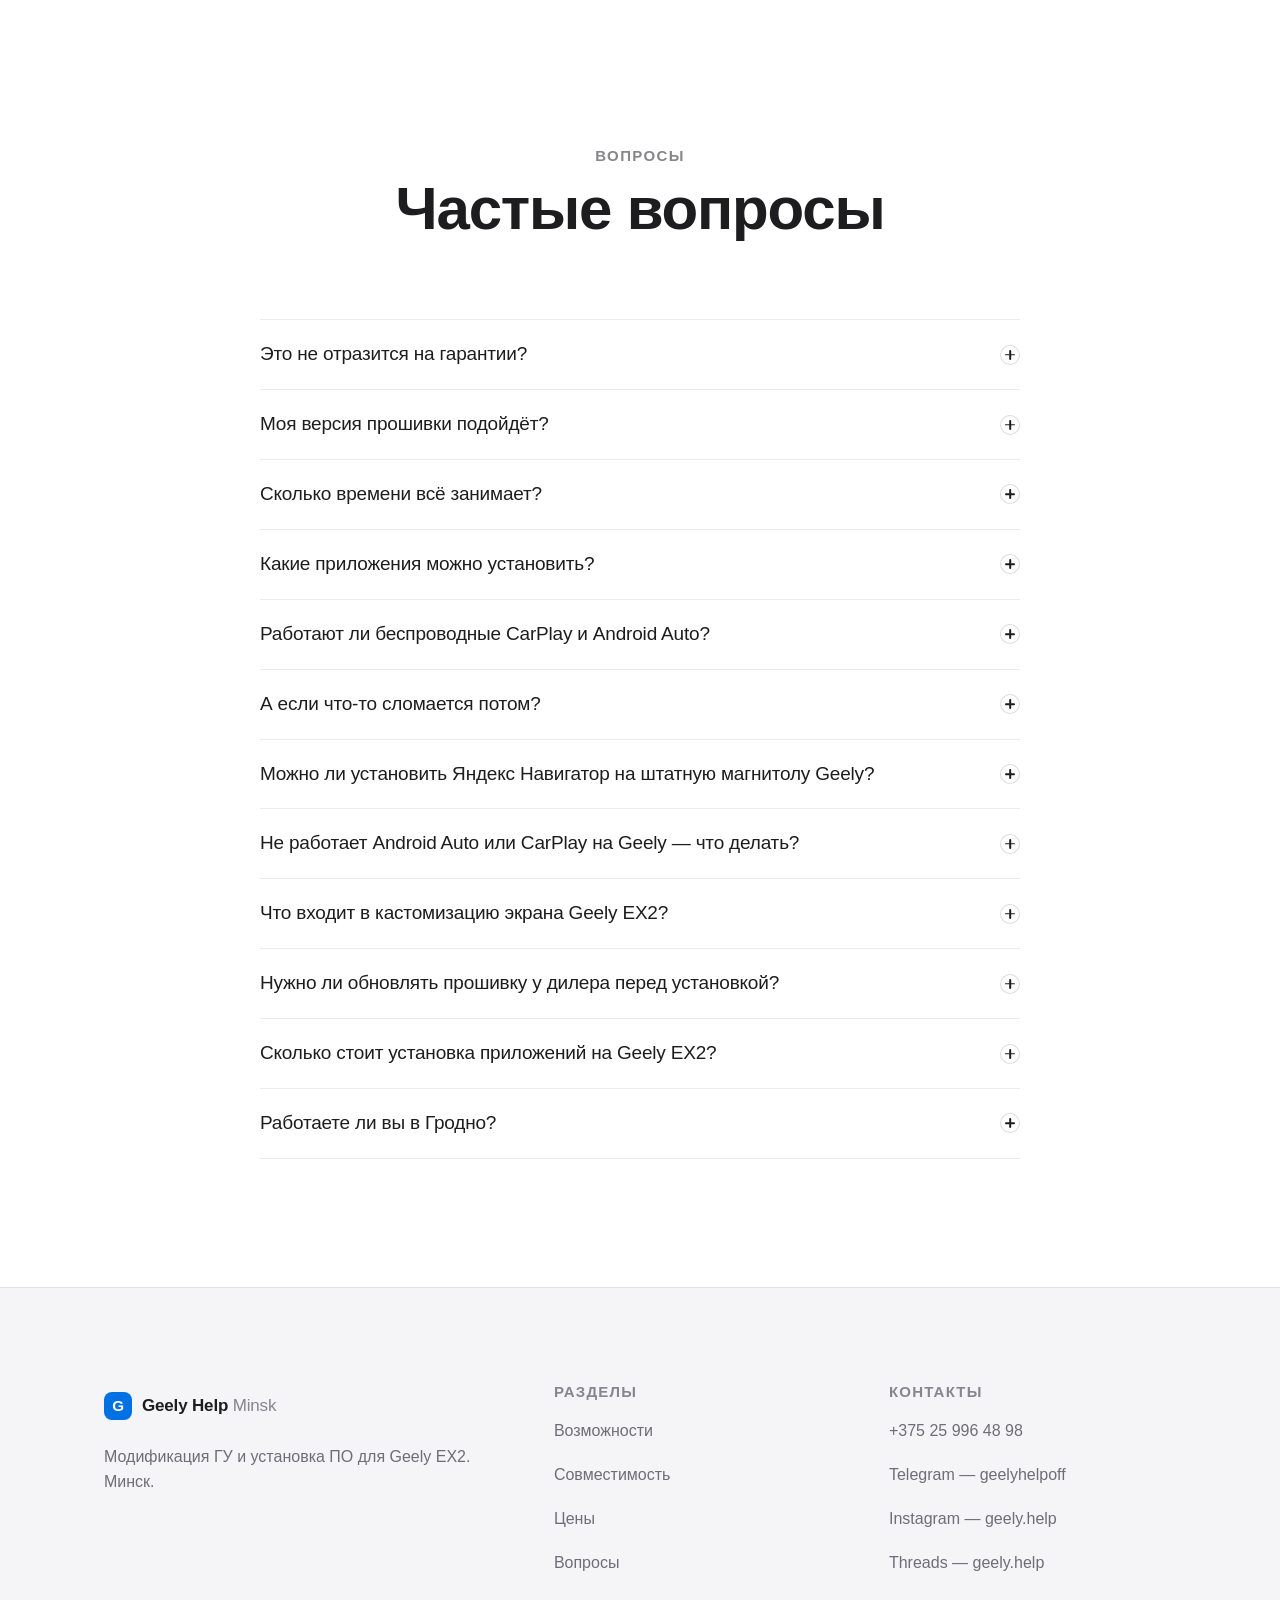
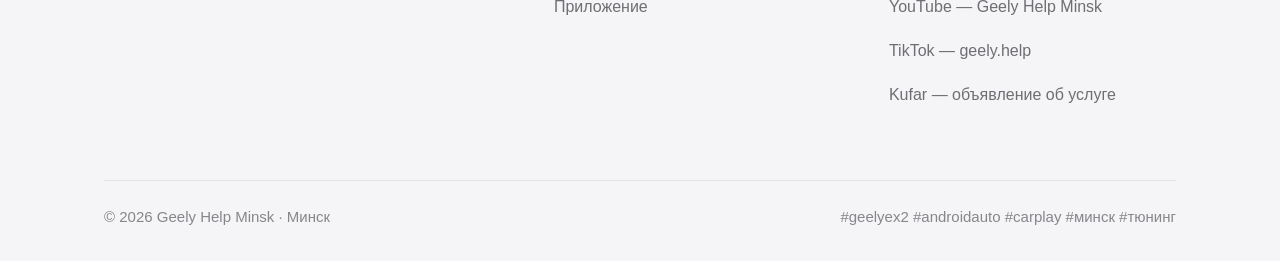
==== commit f63f039d: "apk-page" ====
--- a/index.html
+++ b/index.html
@@ -6,16 +6,17 @@
   ============================================================================
 
   ФАЙЛЫ ПРОЕКТА
-    index.html  — разметка (этот файл); секции помечены «СЕКЦИЯ N»
+    index.html  — разметка главной (этот файл); секции помечены «СЕКЦИЯ N»
+    app.html    — страница «Скачать приложение»: APK voiceshort.apk, инструкция, FAQ
     styles.css  — стили; в начале — оглавление, настройки — в «РАЗДЕЛ 1»
     script.js   — скрипты; в начале — CONFIG и блоки «БЛОК N»
     README.md   — шпаргалка: как менять цены, ссылки, тексты
 
   СОСТАВ СТРАНИЦЫ
-    СЕКЦИЯ 1   Шапка (меню + кнопка «Записаться»)
+    СЕКЦИЯ 1   Шапка (меню + кнопки «Приложение» и «Записаться»)
     СЕКЦИЯ 2   Hero — первый экран
     СЕКЦИЯ 3   Возможности (9 карточек + чипы приложений)
-    СЕКЦИЯ 4   Совместимость (требование к прошивке 1111/1114)
+    СЕКЦИЯ 4   Совместимость (подходит любая версия прошивки)
     СЕКЦИЯ 5   До / После (слайдер)
     СЕКЦИЯ 6   Безопасность (3 карточки)
     СЕКЦИЯ 7   Как это работает (3 шага)
@@ -127,12 +128,12 @@
       {
         "@type": "Question",
         "name": "Моя версия прошивки подойдёт?",
-        "acceptedAnswer": { "@type": "Answer", "text": "Нужны последние версии от дилера — 1111 и 1114. Не знаете, какая у вас? Напишите в Telegram — проверим вместе. Если версия старее, сначала обновитесь у дилера (от 30 минут до 2 часов)." }
+        "acceptedAnswer": { "@type": "Answer", "text": "Да — подойдёт любая версия прошивки. Модифицирую и ставлю ПО независимо от того, какая версия стоит у вас. Не знаете свою версию? Напишите в Telegram — подскажу, как посмотреть." }
       },
       {
         "@type": "Question",
         "name": "Сколько времени всё занимает?",
-        "acceptedAnswer": { "@type": "Answer", "text": "Сама установка и настройка — обычно 30-60 минут. Обновление прошивки у дилера — от получаса до двух часов. Записывайтесь заранее — подберём время." }
+        "acceptedAnswer": { "@type": "Answer", "text": "Сама установка и настройка — обычно 30-60 минут. Записывайтесь заранее — подберём время." }
       },
       {
         "@type": "Question",
@@ -166,8 +167,8 @@
       },
       {
         "@type": "Question",
-        "name": "Чем отличаются прошивки 1111 и 1114 для Geely EX2?",
-        "acceptedAnswer": { "@type": "Answer", "text": "Это последние версии ПО от дилера: 1111 или 1114. Модификация ГУ возможна только на них, поэтому перед записью вместе проверим, какая версия стоит у вас." }
+        "name": "Нужно ли обновлять прошивку у дилера перед установкой?",
+        "acceptedAnswer": { "@type": "Answer", "text": "Нет — подойдёт любая версия прошивки. Обновляться у дилера перед записью не нужно." }
       },
       {
         "@type": "Question",
@@ -201,8 +202,12 @@
         <a href="#demo">До/после</a>
         <a href="#safety">Безопасность</a>
         <a href="#prices">Цены</a>
-        <a href="#contacts">Контакты</a>
         <a href="#faq">Вопросы</a>
+        <!-- «Приложение» — выделенный пункт-кнопка (styles.css, РАЗДЕЛ 20):
+             ведёт на страницу скачивания app.html. Пункт «Контакты» убран
+             из шапки, чтобы меню влезало в строку на десктопе: контакт и так
+             всегда под рукой — кнопка «Записаться» рядом и футер. -->
+        <a class="nav__app" href="app.html">Приложение</a>
       </nav>
       <a class="btn btn--primary btn--header" href="https://t.me/geelyhelpoff" target="_blank" rel="noopener">Записаться</a>
       <button class="burger" type="button" aria-expanded="false" aria-controls="nav" aria-label="Открыть меню">
@@ -231,7 +236,7 @@
           <ul class="hero__facts reveal" style="--i:5">
             <li><strong>100 р.</strong><span>установка и настройка под ключ</span></li>
             <li><strong>30-60 минут</strong><span>и всё готово</span></li>
-            <li><strong>1111 / 1114</strong><span>нужна свежая прошивка от дилера</span></li>
+            <li><strong>Любая версия прошивки</strong><span>обновляться у дилера не нужно</span></li>
           </ul>
         </div>
         <div class="hero__visual reveal" style="--i:5">
@@ -329,14 +334,14 @@
       </div>
     </section>
   <!-- ============================================================
-       СЕКЦИЯ 4. СОВМЕСТИМОСТЬ — требование прошивки 1111/1114.
+       СЕКЦИЯ 4. СОВМЕСТИМОСТЬ — подходит любая версия прошивки.
        ============================================================ -->
     <section class="section section--secondary" id="compat">
       <div class="container compat__layout">
         <div class="reveal">
           <p class="eyebrow">Совместимость</p>
           <h2 class="section__title">Подойдёт ли моей машине?</h2>
-          <p class="section__lead">Работаю с Geely EX2. Единственное требование — актуальная прошивка от дилера.</p>
+          <p class="section__lead">Работаю с Geely EX2 — подойдёт любая версия прошивки.</p>
           <ul class="compat__checks">
             <li>
               <span class="check__icon"><svg viewBox="0 0 24 24" fill="none" stroke="currentColor" stroke-width="2.2" stroke-linecap="round" stroke-linejoin="round" aria-hidden="true"><path d="M20 6 9 17l-5-5"/></svg></span>
@@ -344,11 +349,11 @@
             </li>
             <li>
               <span class="check__icon"><svg viewBox="0 0 24 24" fill="none" stroke="currentColor" stroke-width="2.2" stroke-linecap="round" stroke-linejoin="round" aria-hidden="true"><path d="M20 6 9 17l-5-5"/></svg></span>
-              <div><strong>Прошивка</strong><span>Последние версии от дилера — 1111 и 1114</span></div>
+              <div><strong>Прошивка</strong><span>Подойдёт любая версия — обновляться у дилера не нужно</span></div>
             </li>
             <li>
               <span class="check__icon"><svg viewBox="0 0 24 24" fill="none" stroke="currentColor" stroke-width="2.2" stroke-linecap="round" stroke-linejoin="round" aria-hidden="true"><path d="M20 6 9 17l-5-5"/></svg></span>
-              <div><strong>Не знаете свою версию?</strong><span>Напишите в Telegram — проверим вместе.</span></div>
+              <div><strong>Не знаете свою версию?</strong><span>Напишите в Telegram — подскажу, как посмотреть.</span></div>
             </li>
           </ul>
         </div>
@@ -358,8 +363,8 @@
               <svg viewBox="0 0 24 24" fill="none" stroke="currentColor" stroke-width="1.8" stroke-linecap="round" stroke-linejoin="round" aria-hidden="true"><path d="M10.29 3.86 1.82 18a2 2 0 0 0 1.71 3h16.94a2 2 0 0 0 1.71-3L13.71 3.86a2 2 0 0 0-3.42 0Z"/><path d="M12 9v4M12 17h.01"/></svg>
               <h3>Важно</h3>
             </div>
-            <p>Для модификации нужны последние версии ПО от дилера — <strong>1111 и 1114</strong>. Если версия старее, сначала съездите к дилеру на обновление: это займёт от получаса до двух часов. Со старой прошивкой модифицировать ГУ я не стану — так надёжнее для вашей машины.</p>
-            <p>Не знаете, какая версия стоит у вас? Напишите мне — проверим вместе до записи.</p>
+            <p>Работаю с <strong>любой версией прошивки</strong>. Модифицирую и ставлю ПО независимо от того, какая версия стоит у вас, обновляться у дилера перед записью не нужно.</p>
+            <p>Не знаете, какая версия стоит у вас? Напишите мне — подскажу, как посмотреть.</p>
           </div>
         </div>
       </div>
@@ -455,13 +460,13 @@
           </li>
           <li class="step reveal">
             <span class="step__num" aria-hidden="true">2</span>
-            <h3>Проверьте прошивку</h3>
-            <p>Нужны версии 1111 или 1114 от дилера. Если старее — обновитесь у дилера (от 30 минут до 2 часов).</p>
+            <h3>Приезжайте</h3>
+            <p>Установлю и настрою всё за 30-60 минут — на любой версии прошивки.</p>
           </li>
           <li class="step reveal">
             <span class="step__num" aria-hidden="true">3</span>
-            <h3>Приезжайте</h3>
-            <p>Установлю и настрою всё за 30-60 минут. Покажу, как пользоваться, и научу ставить программы самостоятельно.</p>
+            <h3>Пользуйтесь</h3>
+            <p>Покажу, как пользоваться всеми приложениями, и научу ставить программы самостоятельно.</p>
           </li>
         </ol>
       </div>
@@ -543,13 +548,13 @@
             <h3 class="faq__heading">
               <button class="faq__q" type="button" id="faq-q2" aria-expanded="false" aria-controls="faq-a2">Моя версия прошивки подойдёт?<span class="faq__icon" aria-hidden="true"></span></button>
             </h3>
-            <div class="faq__a" id="faq-a2" role="region" aria-labelledby="faq-q2"><div><p>Нужны последние версии от дилера — 1111 и 1114. Не знаете, какая у вас? Напишите в Telegram — проверим вместе. Если версия старее, сначала обновитесь у дилера (от 30 минут до 2 часов).</p></div></div>
+            <div class="faq__a" id="faq-a2" role="region" aria-labelledby="faq-q2"><div><p>Да — подойдёт любая версия прошивки. Модифицирую и ставлю ПО независимо от того, какая версия стоит у вас. Не знаете свою версию? Напишите в Telegram — подскажу, как посмотреть.</p></div></div>
           </div>
           <div class="faq__item reveal">
             <h3 class="faq__heading">
               <button class="faq__q" type="button" id="faq-q3" aria-expanded="false" aria-controls="faq-a3">Сколько времени всё занимает?<span class="faq__icon" aria-hidden="true"></span></button>
             </h3>
-            <div class="faq__a" id="faq-a3" role="region" aria-labelledby="faq-q3"><div><p>Сама установка и настройка — обычно 30-60 минут. Обновление прошивки у дилера — от получаса до двух часов. Записывайтесь заранее — подберём время.</p></div></div>
+            <div class="faq__a" id="faq-a3" role="region" aria-labelledby="faq-q3"><div><p>Сама установка и настройка — обычно 30-60 минут. Записывайтесь заранее — подберём время.</p></div></div>
           </div>
           <div class="faq__item reveal">
             <h3 class="faq__heading">
@@ -589,9 +594,9 @@
           </div>
           <div class="faq__item reveal">
             <h3 class="faq__heading">
-              <button class="faq__q" type="button" id="faq-q10" aria-expanded="false" aria-controls="faq-a10">Чем отличаются прошивки 1111 и 1114 для Geely EX2?<span class="faq__icon" aria-hidden="true"></span></button>
-            </h3>
-            <div class="faq__a" id="faq-a10" role="region" aria-labelledby="faq-q10"><div><p>Это последние версии ПО от дилера: 1111 или 1114. Модификация ГУ возможна только на них, поэтому перед записью вместе проверим, какая версия стоит у вас.</p></div></div>
+              <button class="faq__q" type="button" id="faq-q10" aria-expanded="false" aria-controls="faq-a10">Нужно ли обновлять прошивку у дилера перед установкой?<span class="faq__icon" aria-hidden="true"></span></button>
+            </h3>
+            <div class="faq__a" id="faq-a10" role="region" aria-labelledby="faq-q10"><div><p>Нет — подойдёт любая версия прошивки. Обновляться у дилера перед записью не нужно.</p></div></div>
           </div>
           <div class="faq__item reveal">
             <h3 class="faq__heading">
@@ -629,6 +634,7 @@
             <a href="#compat">Совместимость</a>
             <a href="#prices">Цены</a>
             <a href="#faq">Вопросы</a>
+            <a href="app.html">Приложение</a>
           </nav>
           <nav class="footer__col" aria-label="Контакты">
             <h3>Контакты</h3>
--- a/styles.css
+++ b/styles.css
@@ -23,6 +23,7 @@
      РАЗДЕЛ 17  Адаптив: сетки и крупный шрифт на телефонах
      РАЗДЕЛ 18  Анимация появления блоков при прокрутке (.reveal)
      РАЗДЕЛ 19  prefers-reduced-motion — НЕ УДАЛЯТЬ
+     РАЗДЕЛ 20  Страница приложения (app.html) — пункт меню, кнопка скачивания
 
    ГЛАВНОЕ:
    • Цвета, шрифты и отступы меняются только в РАЗДЕЛЕ 1 — остальное их читает.
@@ -225,7 +226,7 @@
 
 .nav { display: flex; gap: var(--space-1); margin-left: auto; }
 .nav a {
-  display: inline-flex; align-items: center; min-height: 44px; padding: 8px 14px;
+  display: inline-flex; align-items: center; min-height: 44px; padding: 8px 12px; /* 12px по бокам: с пунктом «Приложение» меню влезает в строку от 1200px */
   white-space: nowrap; /* пункты меню никогда не переносятся на 2 строки */
   border-radius: 980px; font-size: 1rem; color: var(--color-text-secondary);
   text-decoration: none;
@@ -247,7 +248,7 @@
 
 @media (max-width: 1199px) {
   /* Бургер включается уже на планшетах: с 8 пунктами меню
-     (после добавления «Контактов») оно не влезает в строку до ~1200px. */
+     (после добавления «Приложения») оно не влезает в строку до ~1200px. */
   .btn--header { margin-left: auto; }
   .burger { display: inline-flex; }
   .nav {
@@ -399,7 +400,7 @@
 }
 
 /* ============================================================================
-   РАЗДЕЛ 10. СОВМЕСТИМОСТЬ (проверка прошивки 1111/1114)
+   РАЗДЕЛ 10. СОВМЕСТИМОСТЬ (подходит любая версия прошивки)
    ========================================================================== */
 .compat__layout {
   display: grid; grid-template-columns: 1.05fr 0.95fr;
@@ -777,3 +778,78 @@
     scroll-behavior: auto !important;
   }
 }
+
+/* ============================================================================
+   РАЗДЕЛ 20. СТРАНИЦА ПРИЛОЖЕНИЯ (app.html)
+   Специфика страницы «Скачать приложение»: выделенный пункт меню «Приложение»
+   на главной, большая кнопка скачивания и центральный блок .app-dl.
+   Шапка и футер самой страницы — общие компоненты (РАЗДЕЛЫ 4 и 16).
+   ========================================================================== */
+/* Пункт меню «Приложение» — та же пилюля, но с обводкой и цветом акцента:
+   читается как кнопка и ведёт на app.html (index.html, СЕКЦИЯ 1). */
+.nav a.nav__app {
+  color: var(--color-accent);
+  box-shadow: inset 0 0 0 1px var(--color-border-strong);
+}
+.nav a.nav__app:hover {
+  color: var(--color-accent);
+  background: rgba(0, 113, 227, 0.08);
+}
+@media (prefers-color-scheme: dark) {
+  .nav a.nav__app:hover { background: rgba(41, 151, 255, 0.14); }
+}
+
+/* Большая кнопка скачивания. */
+.btn--xl { min-height: 52px; padding: 14px 28px; font-size: 1.125rem; }
+
+/* Единственная секция страницы: центрирована на весь первый экран. */
+.app-dl {
+  display: grid; place-items: center;
+  min-height: calc(100vh - var(--header-h));
+  padding-block: var(--space-8);
+  text-align: center;
+}
+/* Блок «иконка + название» — как карточка в App Store: сразу понятно,
+   что скачивают приложение GeelyHelp Voice. */
+.app-dl__app {
+  display: grid;
+  justify-items: center;
+  row-gap: var(--space-3);
+  margin-bottom: var(--space-5);
+}
+/* Тень через drop-shadow: повторяет скруглённые углы PNG-иконки —
+   обычный box-shadow остался бы прямоугольником за прозрачными углами. */
+.app-dl__icon {
+  width: clamp(76px, 10vw, 112px);
+  height: auto;
+  filter: drop-shadow(0 2px 6px rgba(0, 0, 0, 0.1))
+          drop-shadow(0 20px 44px rgba(0, 0, 0, 0.18));
+}
+.app-dl__name {
+  font-size: var(--fs-body-lg);
+  font-weight: 600;
+  letter-spacing: -0.01em;
+}
+.app-dl h1 {
+  font-size: var(--fs-hero);
+  line-height: 1.06; letter-spacing: -0.03em; font-weight: 700;
+  text-wrap: balance;
+}
+.app-dl__lead {
+  margin-top: var(--space-4);
+  max-width: 30em;
+  font-size: var(--fs-body-lg); line-height: 1.5;
+  color: var(--color-text-secondary);
+  text-wrap: pretty;
+}
+.app-dl__actions { margin-top: var(--space-6); }
+.app-dl__meta {
+  margin-top: var(--space-4);
+  font-size: var(--fs-caption);
+  color: var(--color-text-tertiary);
+  font-variant-numeric: tabular-nums;
+}
+@media (max-width: 639px) {
+  /* Кнопка скачивания — во всю ширину (до 320px), как главный CTA. */
+  .app-dl__actions .btn--xl { width: 100%; max-width: 320px; }
+}
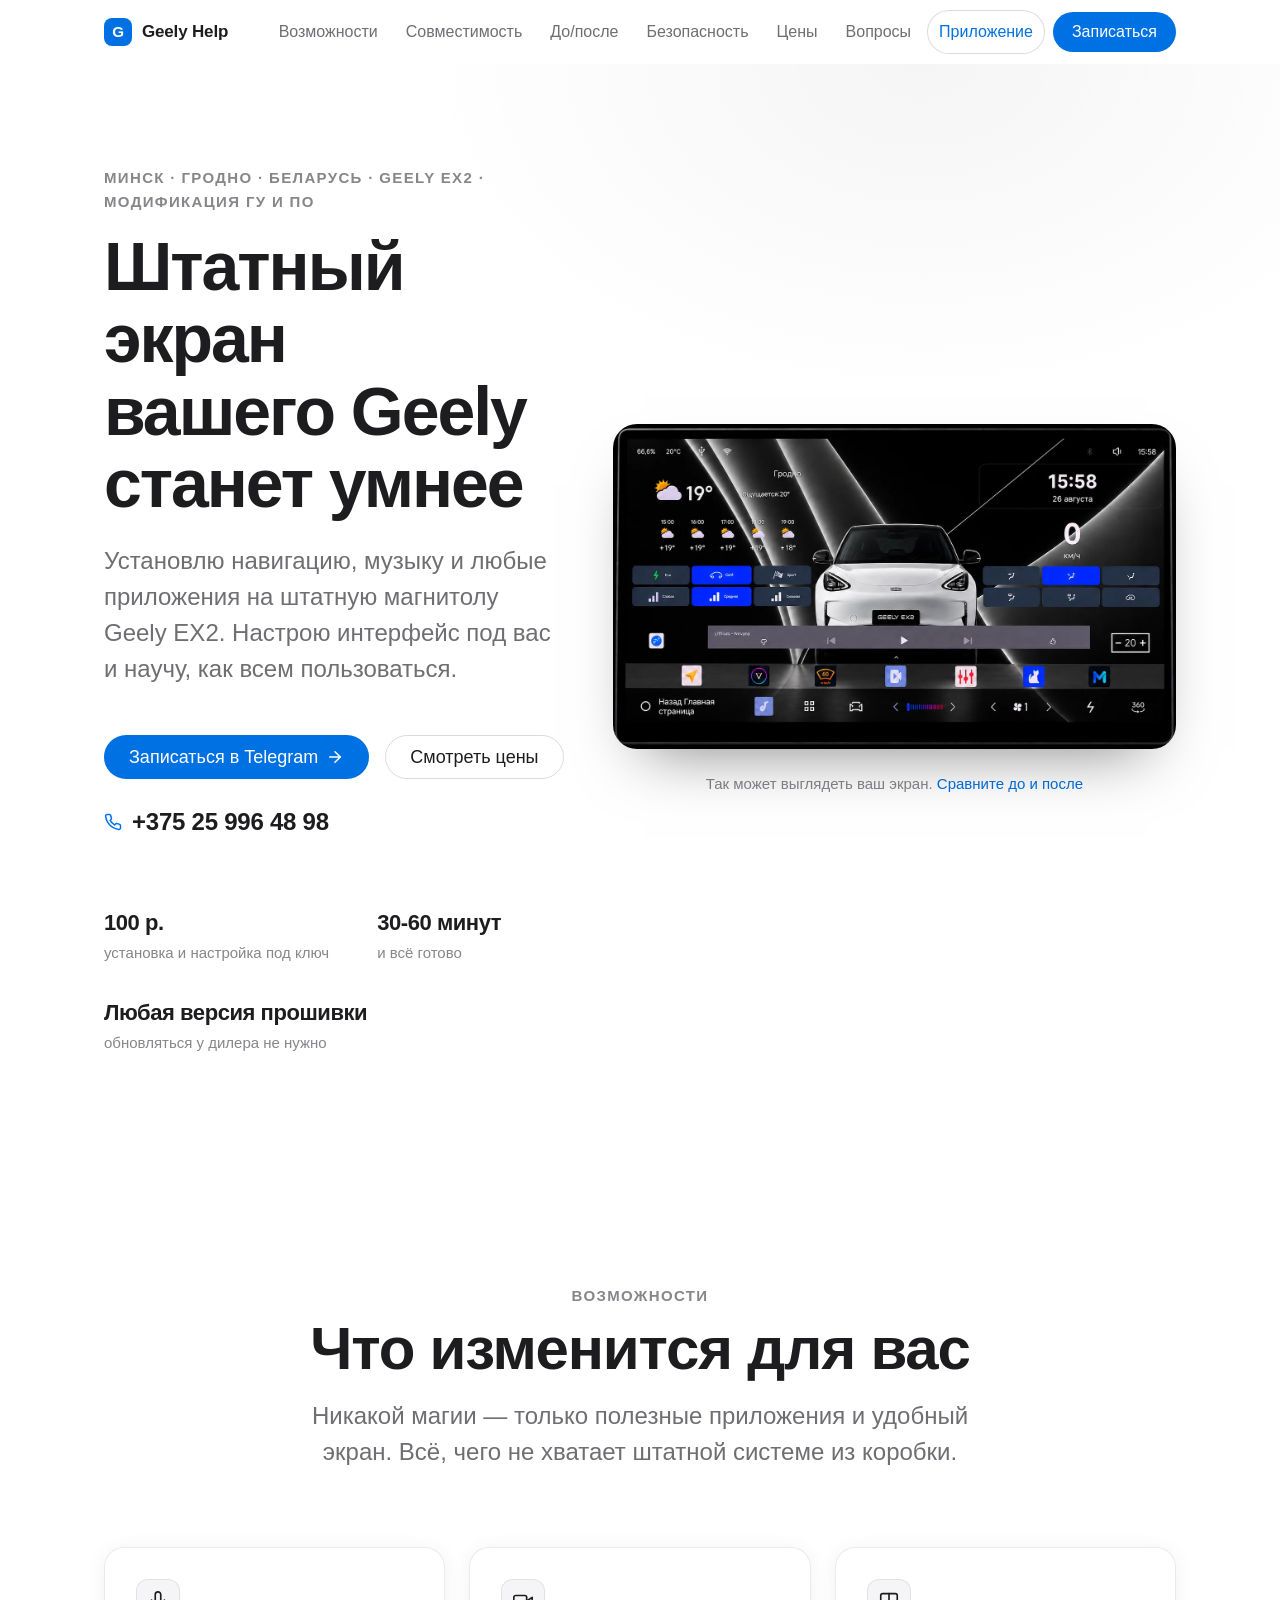
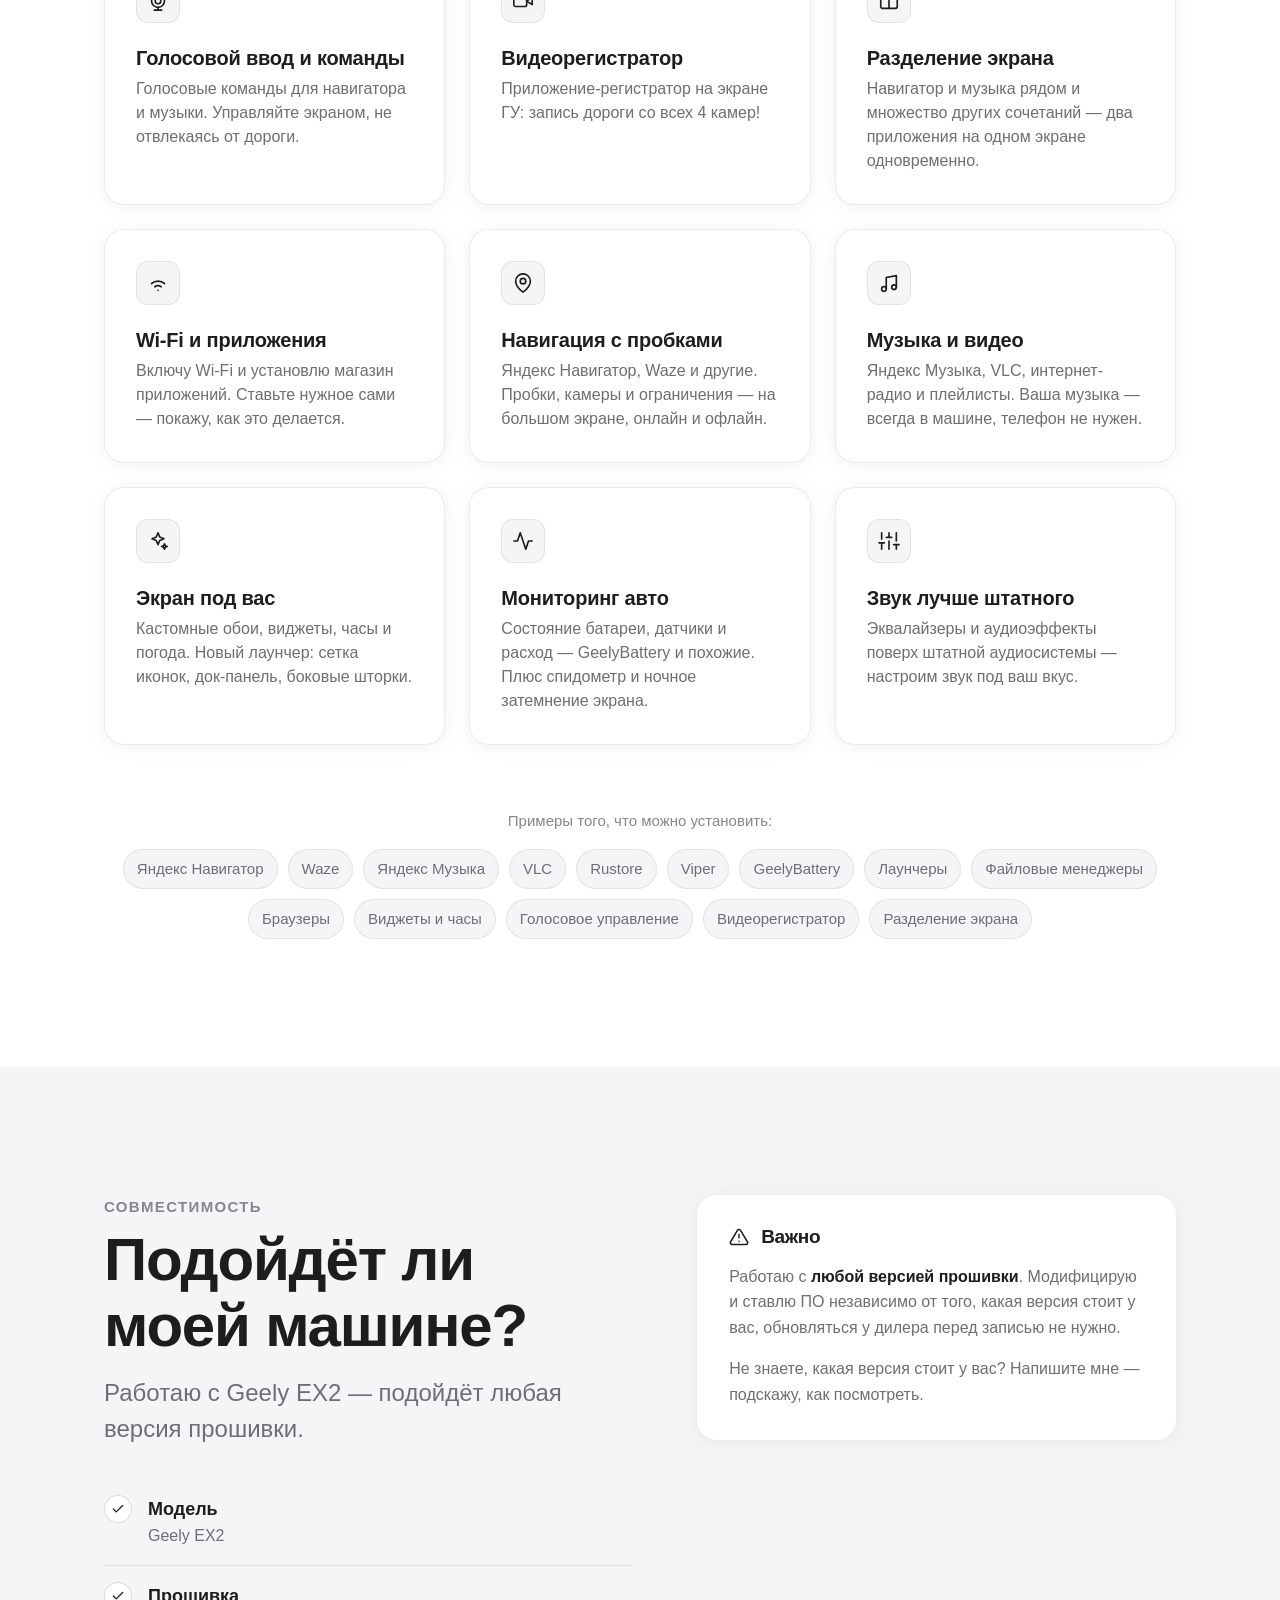
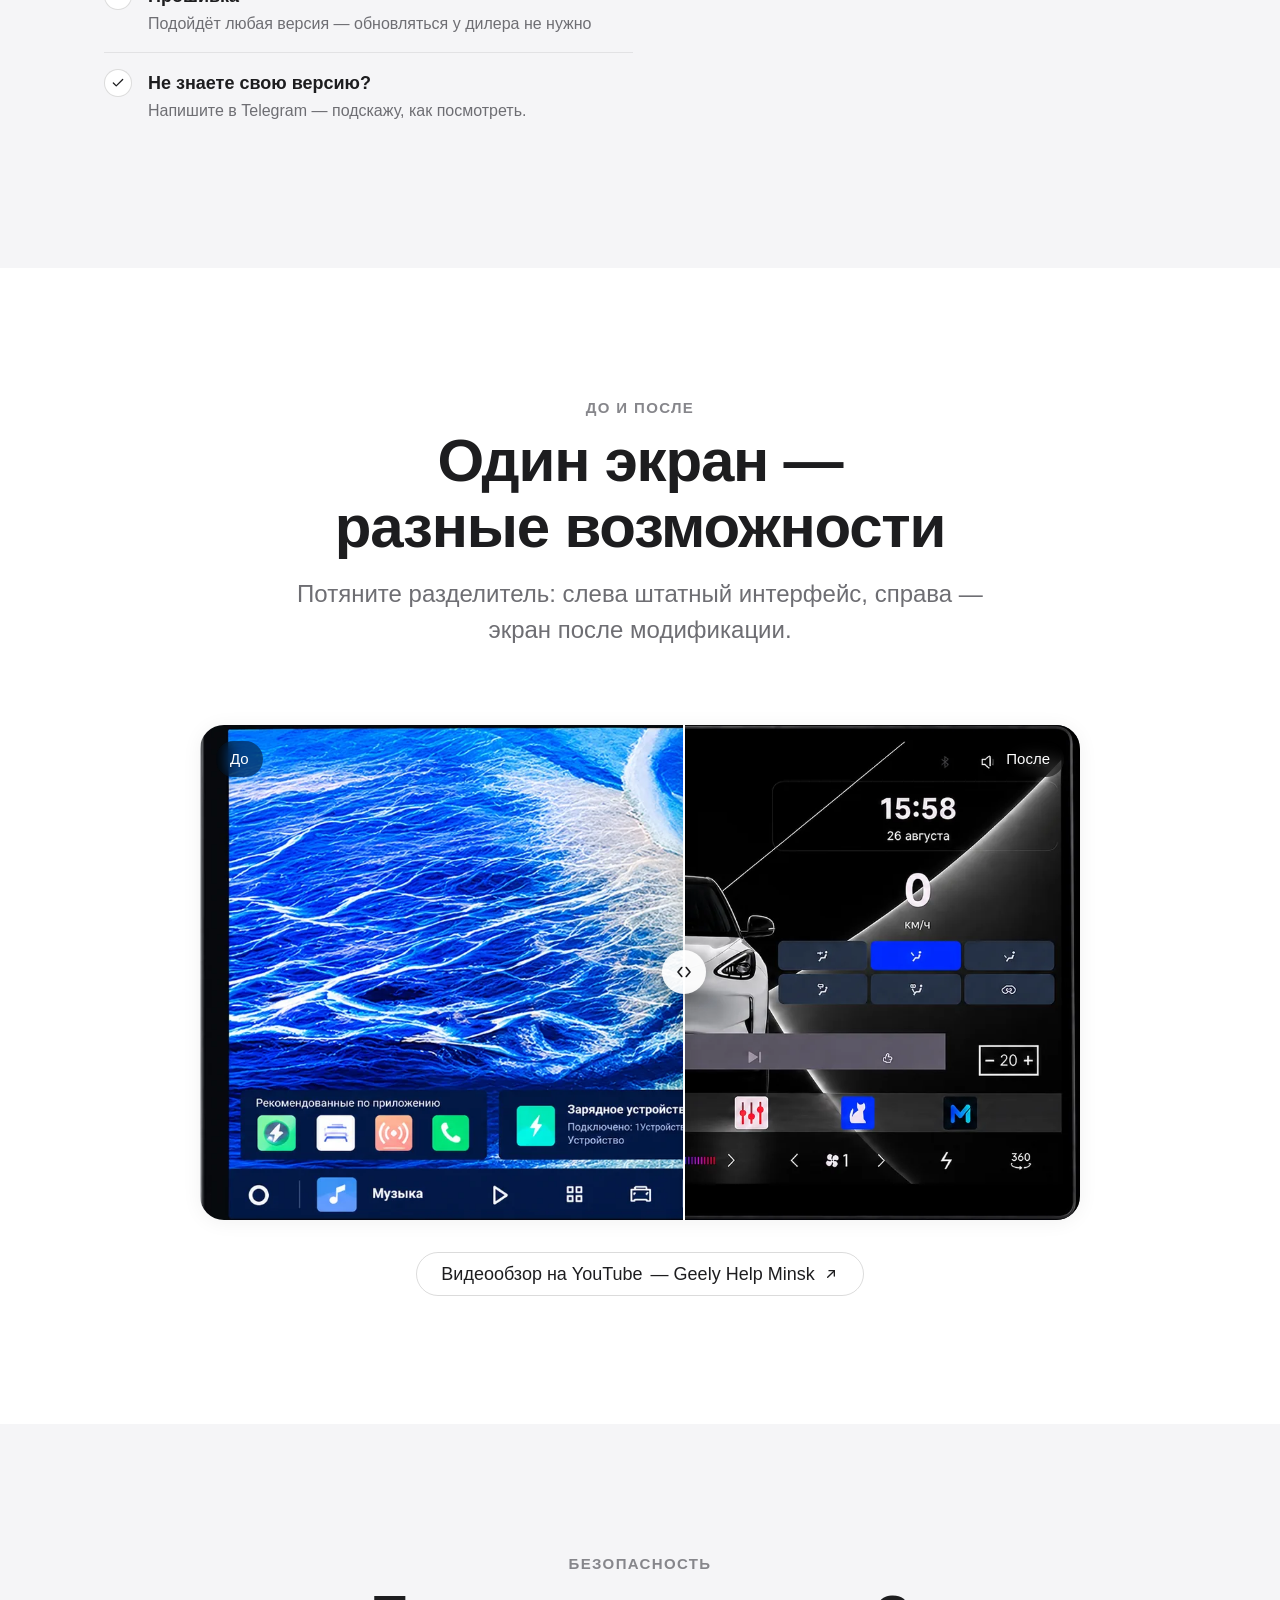
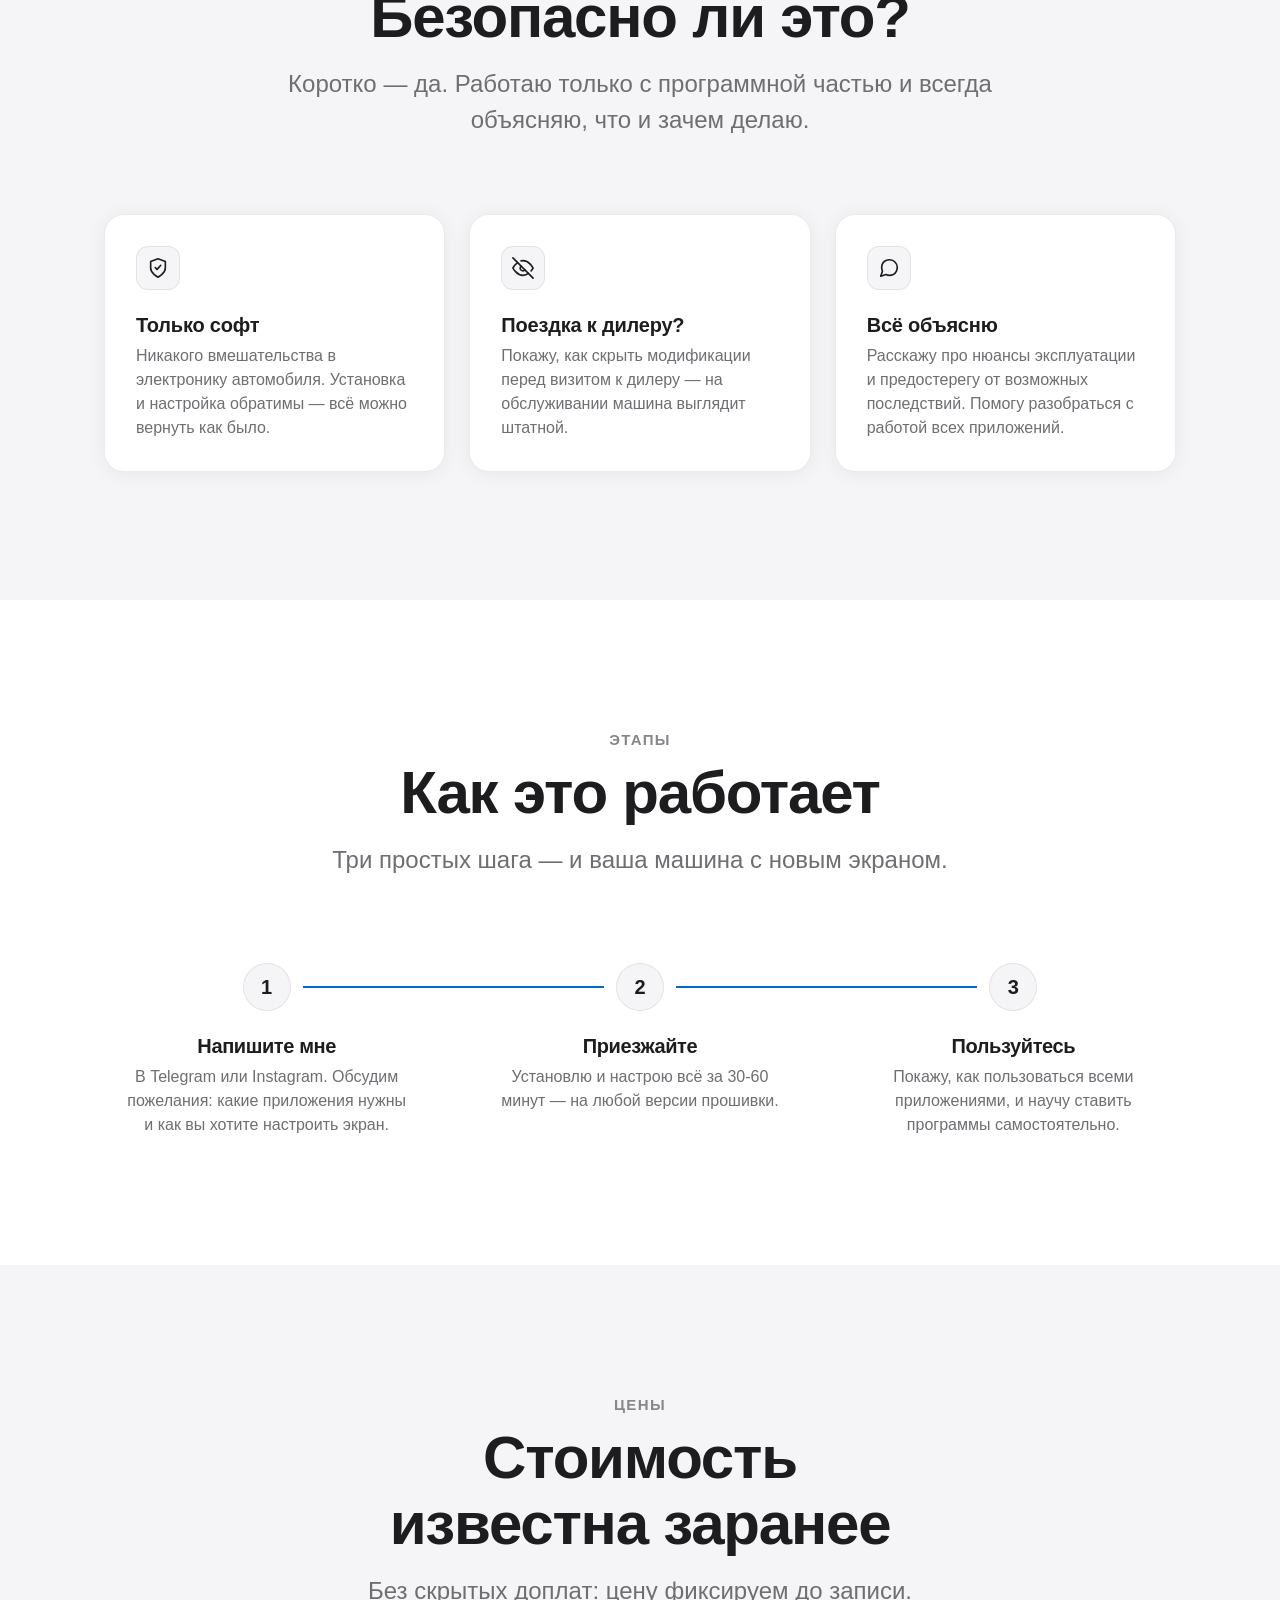
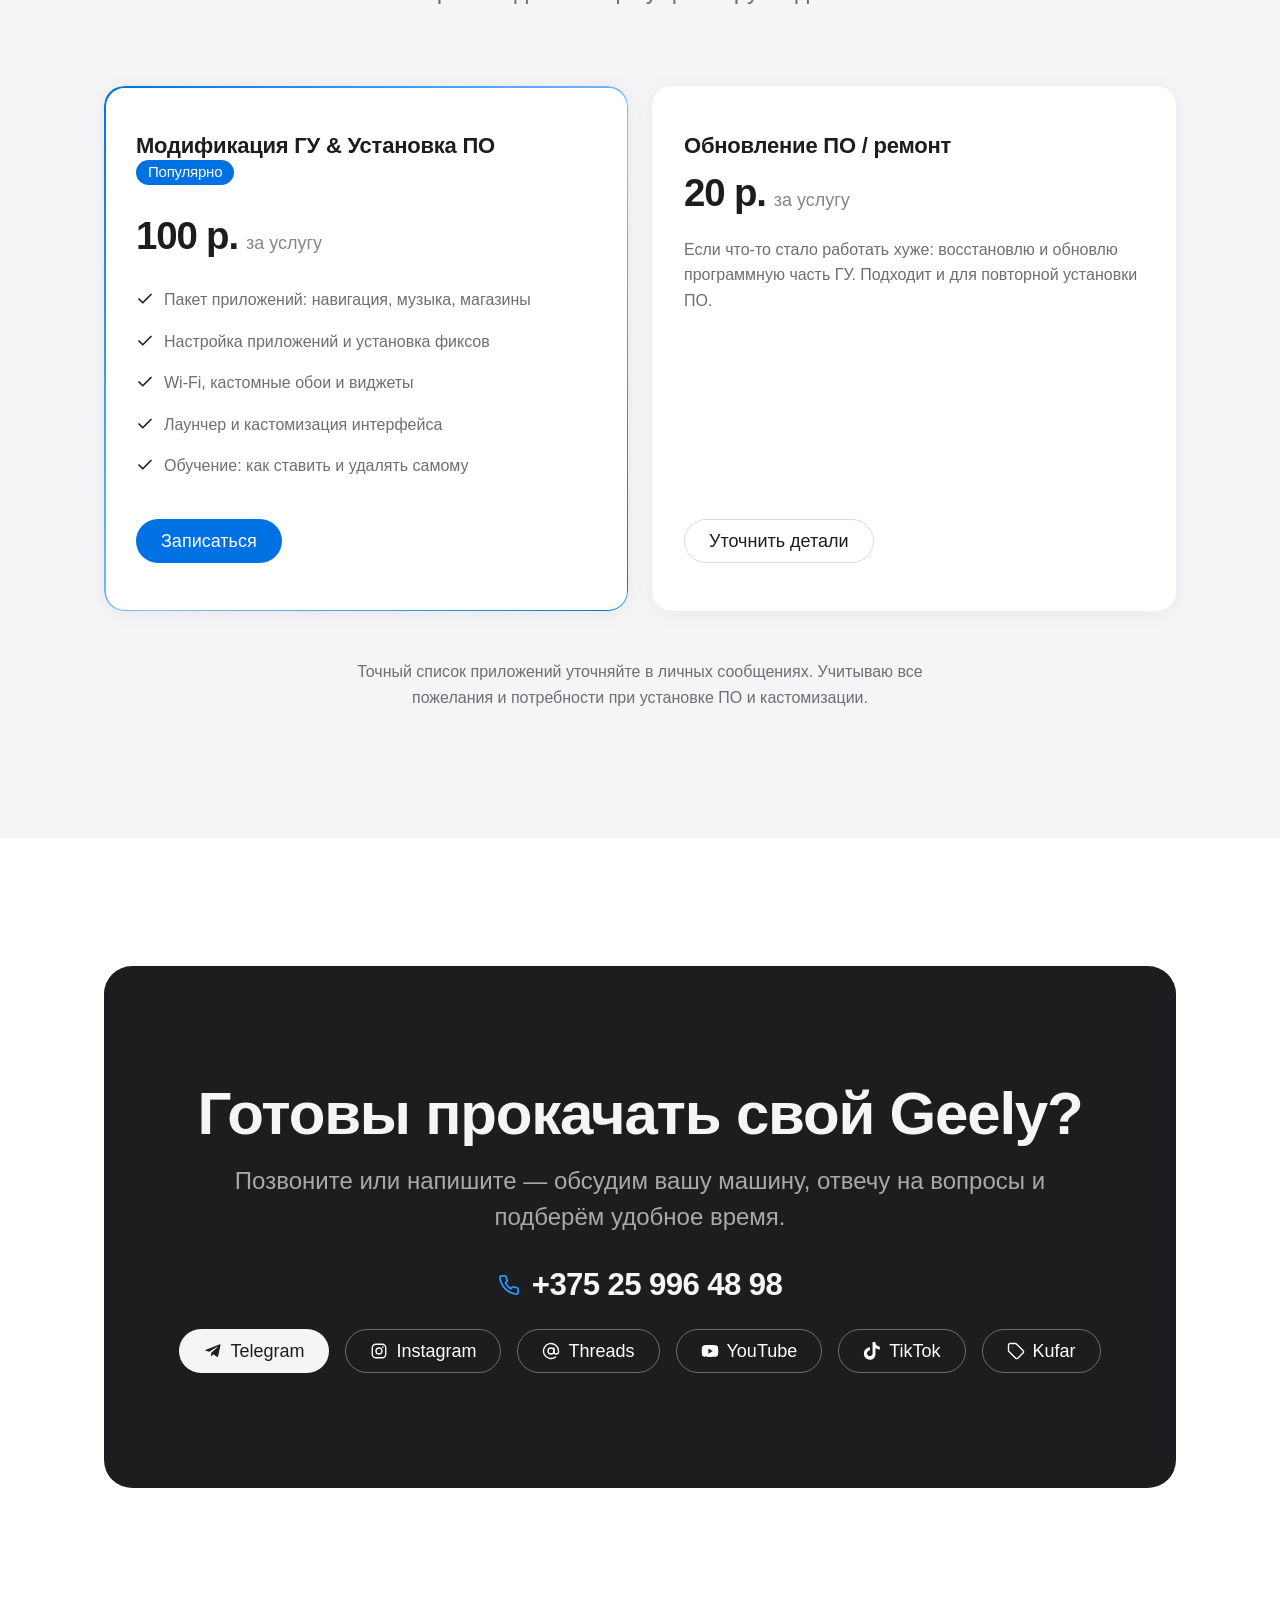
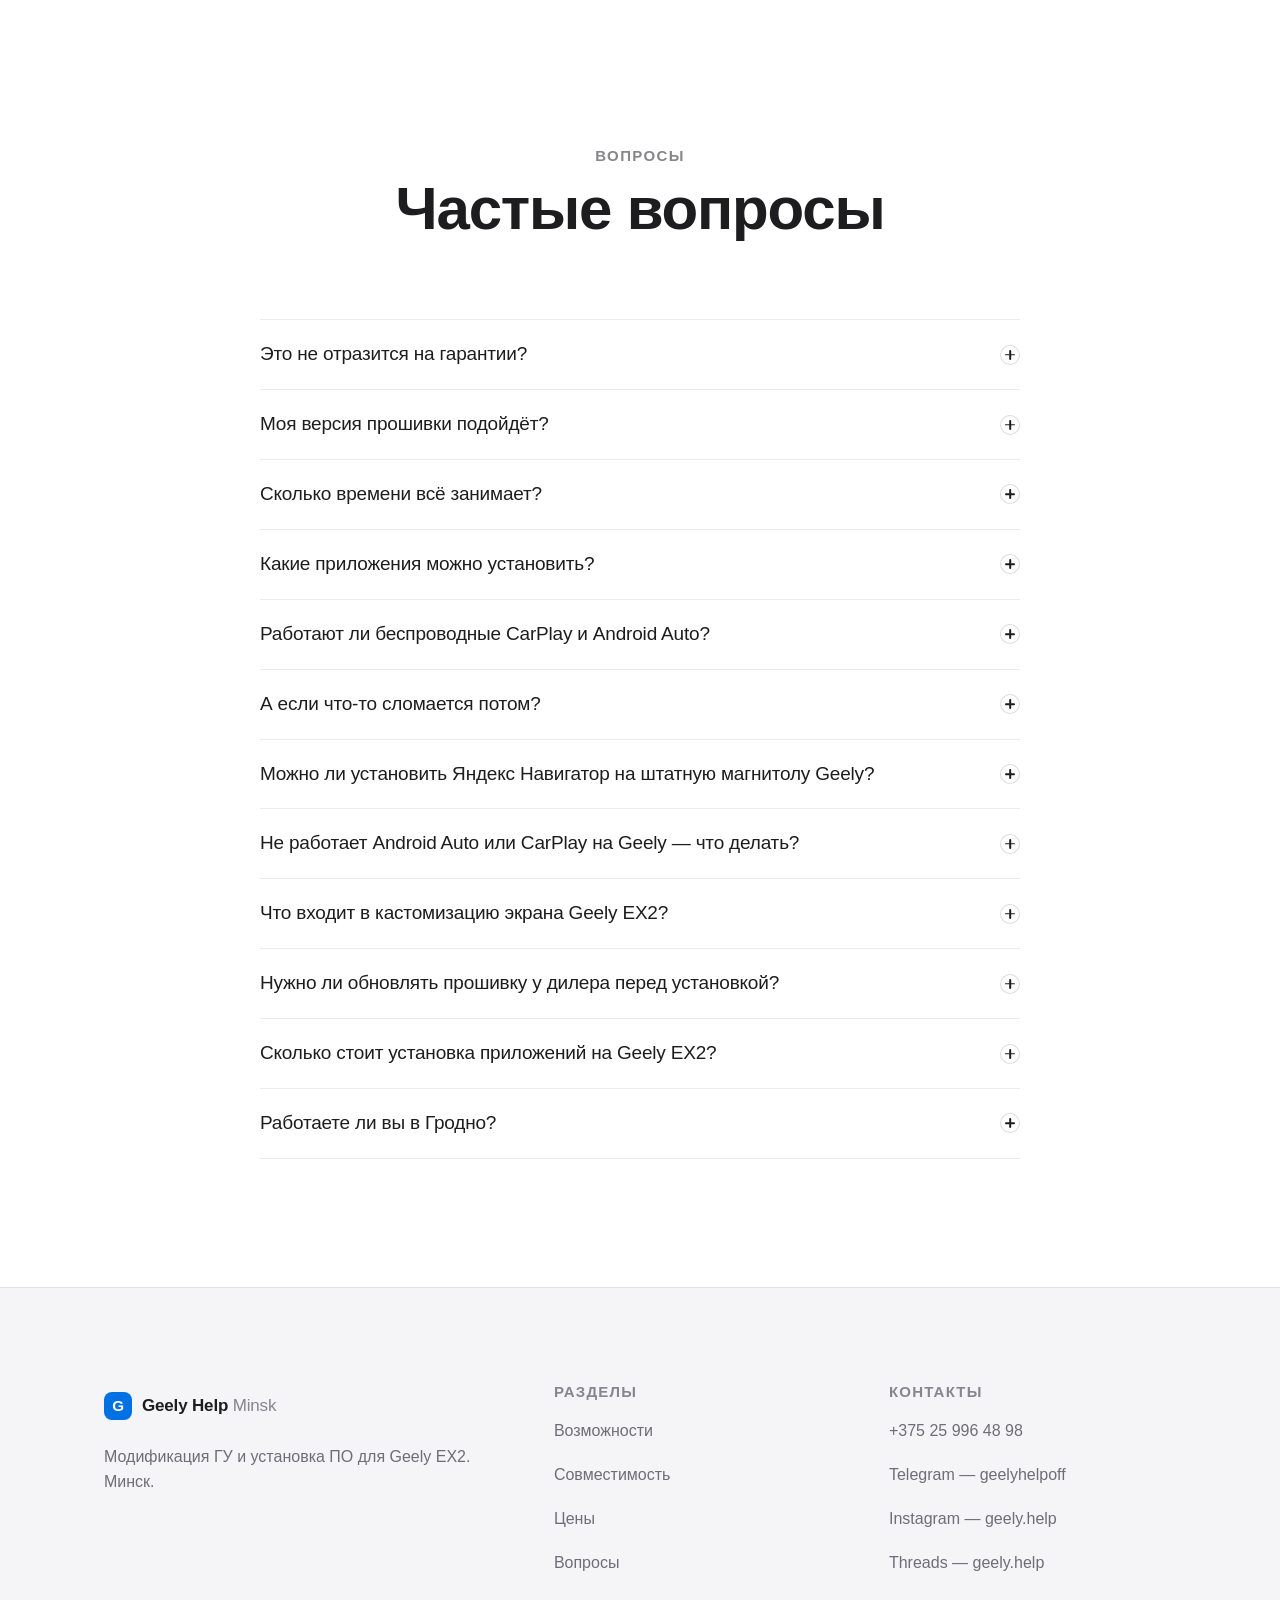
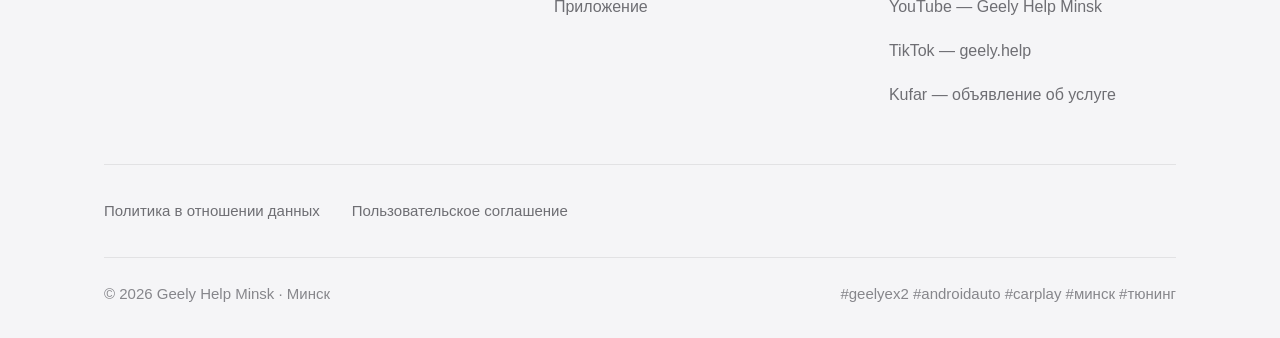
==== commit 46ccbff9: "privacy/terms pages, app catalog and windows fix scripts" ====
--- a/index.html
+++ b/index.html
@@ -8,6 +8,8 @@
   ФАЙЛЫ ПРОЕКТА
     index.html  — разметка главной (этот файл); секции помечены «СЕКЦИЯ N»
     app.html    — страница «Скачать приложение»: APK voiceshort.apk, инструкция, FAQ
+    privacy.html — политика в отношении данных GH Voice (правовой документ)
+    terms.html  — пользовательское соглашение GH Voice (правовой документ)
     styles.css  — стили; в начале — оглавление, настройки — в «РАЗДЕЛ 1»
     script.js   — скрипты; в начале — CONFIG и блоки «БЛОК N»
     README.md   — шпаргалка: как менять цены, ссылки, тексты
@@ -210,6 +212,13 @@
         <a class="nav__app" href="app.html">Приложение</a>
       </nav>
       <a class="btn btn--primary btn--header" href="https://t.me/geelyhelpoff" target="_blank" rel="noopener">Записаться</a>
+      <!-- Иконка приложения на узких экранах (<1200px): там пункт «Приложение» скрыт
+           в бургер-меню, поэтому дублируем его иконкой скачивания прямо в шапке —
+           зашедший с телефона сразу видит, что приложение есть (styles.css, РАЗДЕЛ 20).
+           На app.html кнопка не добавлена: она вела бы на уже открытую страницу. -->
+      <a class="btn btn--app" href="app.html" aria-label="Скачать приложение" title="Скачать приложение">
+        <svg width="20" height="20" viewBox="0 0 24 24" fill="none" stroke="currentColor" stroke-width="2" stroke-linecap="round" stroke-linejoin="round" aria-hidden="true"><path d="M12 3v12"/><path d="m7 10 5 5 5-5"/><path d="M5 21h14"/></svg>
+      </a>
       <button class="burger" type="button" aria-expanded="false" aria-controls="nav" aria-label="Открыть меню">
         <span class="burger__box" aria-hidden="true"><i></i><i></i></span>
       </button>
@@ -647,6 +656,11 @@
             <a href="https://www.kufar.by/item/1082857115" target="_blank" rel="noopener">Kufar — объявление об услуге</a>
           </nav>
         </div>
+        <!-- Правовые документы приложения GeelyHelp Voice (styles.css, РАЗДЕЛ 22). -->
+        <nav class="footer__legal" aria-label="Правовые документы">
+          <a href="privacy.html">Политика в отношении данных</a>
+          <a href="terms.html">Пользовательское соглашение</a>
+        </nav>
         <div class="footer__bottom">
           <p>© <span id="year">2026</span> Geely Help Minsk · Минск</p>
           <p>#geelyex2 #androidauto #carplay #минск #тюнинг</p>
--- a/styles.css
+++ b/styles.css
@@ -23,7 +23,8 @@
      РАЗДЕЛ 17  Адаптив: сетки и крупный шрифт на телефонах
      РАЗДЕЛ 18  Анимация появления блоков при прокрутке (.reveal)
      РАЗДЕЛ 19  prefers-reduced-motion — НЕ УДАЛЯТЬ
-     РАЗДЕЛ 20  Страница приложения (app.html) — пункт меню, кнопка скачивания
+     РАЗДЕЛ 20  Страница приложения (app.html) — пункт меню, иконка в шапке, кнопки скачивания и видеообзора
+    РАЗДЕЛ 21  Каталог приложений (s/katalog-*.html) — сетка карточек по категориям
 
    ГЛАВНОЕ:
    • Цвета, шрифты и отступы меняются только в РАЗДЕЛЕ 1 — остальное их читает.
@@ -266,6 +267,18 @@
 }
 @media (max-width: 479px) {
   .logo__text em { display: none; }
+  /* В шапке телефона теперь 4 элемента (логотип, «Записаться», иконка приложения,
+     бургер) — ужимаем отступы и кегли, чтобы всё влезло даже в 360px. */
+  .header .container { padding-inline: 16px; }
+  .nav { padding-inline: 16px; } /* панель меню — вровень с шапкой */
+  .header__inner { gap: 6px; }
+  .logo { font-size: 0.9375rem; }
+  .btn--header { padding: 8px 12px; font-size: 0.875rem; }
+}
+@media (max-width: 359px) {
+  /* Самые узкие экраны (320px): у логотипа остаётся только знак [G] —
+     текст бренда не кнопка и на функциональность шапки не влияет. */
+  .logo__text { display: none; }
 }
 /* ============================================================================
    РАЗДЕЛ 5. HERO (ПЕРВЫЙ ЭКРАН)
@@ -799,6 +812,25 @@
   .nav a.nav__app:hover { background: rgba(41, 151, 255, 0.14); }
 }
 
+/* Иконка приложения в шапке на узких экранах (<1200px, index.html СЕКЦИЯ 1):
+   вместо текста «Приложение» — та же иконка скачивания, что на кнопке APK ниже
+   (app.html). Пилюля с обводкой и цветом акцента — визуальное эхо пункта меню
+   «Приложение». На десктопе скрыта: там «Приложение» и так видно в меню. */
+.btn--app {
+  display: none; width: 44px; height: 44px; padding: 0;
+  border-radius: 980px;
+  color: var(--color-accent);
+  box-shadow: inset 0 0 0 1px var(--color-border-strong);
+}
+.btn--app:hover { color: var(--color-accent); background: rgba(0, 113, 227, 0.08); }
+.btn--app:hover svg { transform: translateY(2px); } /* стрелка съезжает вниз — микрометафора скачивания */
+@media (prefers-color-scheme: dark) {
+  .btn--app:hover { background: rgba(41, 151, 255, 0.14); }
+}
+@media (max-width: 1199px) {
+  .btn--app { display: inline-flex; } /* появляется вместе с бургером */
+}
+
 /* Большая кнопка скачивания. */
 .btn--xl { min-height: 52px; padding: 14px 28px; font-size: 1.125rem; }
 
@@ -843,6 +875,12 @@
   text-wrap: pretty;
 }
 .app-dl__actions { margin-top: var(--space-6); }
+/* Кнопки: «Скачать APK» (primary) + «Видеообзор на YouTube» (ghost) — тот же паттерн «primary + ghost», что в hero главной (index.html, СЕКЦИЯ 2). Стопкой и на телефонах (flex-wrap), и на широких экранах (flex-direction — @media-правило ниже). */
+.app-dl__btns {
+  display: flex; flex-wrap: wrap;
+  justify-content: center; align-items: center;
+  gap: var(--space-3);
+}
 .app-dl__meta {
   margin-top: var(--space-4);
   font-size: var(--fs-caption);
@@ -850,6 +888,259 @@
   font-variant-numeric: tabular-nums;
 }
 @media (max-width: 639px) {
-  /* Кнопка скачивания — во всю ширину (до 320px), как главный CTA. */
+  /* Обе кнопки — во всю ширину (до 320px), стопкой: скачивание — главный CTA, видеообзор — вторичный (ghost). */
   .app-dl__actions .btn--xl { width: 100%; max-width: 320px; }
 }
+
+@media (min-width: 640px) {
+  /* На широких экранах — как на телефонах: кнопки стопкой, «Видеообзор» под «Скачать APK».
+     Обе пилюли одной ширины (min-width 320px); иерархию главного CTA несёт синий цвет primary. */
+  .app-dl__btns { flex-direction: column; }
+  .app-dl__actions .btn--xl { min-width: 320px; }
+}
+
+/* ============================================================================
+   РАЗДЕЛ 21. КАТАЛОГ ПРИЛОЖЕНИЙ (s/katalog-*.html)
+   Служебная страница для клиентов: сетка карточек по категориям.
+   Разметку собирает scripts/build_catalog_page.py — классы здесь должны
+   совпадать с ним.
+   ========================================================================== */
+.apps-head { padding-block: var(--space-7) var(--space-5); text-align: center; }
+.apps-head h1 {
+  font-size: var(--fs-h1);
+  line-height: 1.08; letter-spacing: -0.02em;
+  text-wrap: balance;
+}
+.apps-head__lead {
+  max-width: 34em; margin: var(--space-3) auto 0;
+  font-size: var(--fs-body); line-height: 1.5;
+  color: var(--color-text-secondary); text-wrap: pretty;
+}
+
+.apps-sec { padding-block: var(--space-4); }
+.apps-sec__h {
+  display: flex; align-items: baseline; gap: var(--space-2);
+  margin-bottom: var(--space-4);
+  font-size: var(--fs-h2); letter-spacing: -0.01em;
+}
+/* Счётчик рядом с категорией — та же пилюля, что чипы на главной. */
+.apps-sec__n {
+  padding: 2px 10px; border-radius: 980px;
+  background: var(--color-bg-secondary);
+  box-shadow: inset 0 0 0 1px var(--color-divider);
+  font-size: var(--fs-caption); font-weight: 500;
+  color: var(--color-text-tertiary);
+}
+
+.apps-grid {
+  display: grid;
+  /* min(100%, 280px): на экране 320px колонка не вылезает за контейнер */
+  grid-template-columns: repeat(auto-fill, minmax(min(100%, 280px), 1fr));
+  gap: var(--space-4);
+}
+/* Одна карточка (скрипт для Windows) — не тянется на всю ширину. */
+.apps-grid--single { grid-template-columns: minmax(min(100%, 420px), 420px); }
+.apps-card {
+  position: relative; /* для чекбокса выбора в углу карточки */
+  cursor: pointer; /* клик по карточке = выбор для массовой загрузки */
+  display: flex; flex-direction: column;
+  padding: var(--space-4);
+  background: var(--color-bg);
+  border-radius: var(--radius-card);
+  box-shadow: var(--shadow-card), inset 0 0 0 1px var(--color-divider);
+  transition: transform var(--dur-base) var(--ease-standard), box-shadow var(--dur-base) var(--ease-standard);
+}
+.apps-card--plain { cursor: default; }
+/* Квадрат иконки: буква из data-l — заглушка, пока PNG не пришёл
+   (у части старых APK иконки в бакете нет; img снимает себя через onerror). */
+.apps-card__ic {
+  position: relative;
+  display: grid; place-items: center;
+  width: 48px; height: 48px;
+  margin-bottom: var(--space-3);
+  border-radius: 12px;
+  background: var(--color-bg-secondary);
+  box-shadow: inset 0 0 0 1px var(--color-divider);
+  overflow: hidden;
+  font-size: 1.25rem; font-weight: 600;
+  color: var(--color-text-tertiary);
+}
+.apps-card__ic::before { content: attr(data-l); }
+.apps-card__ic img {
+  position: absolute; inset: 0;
+  width: 100%; height: 100%; object-fit: cover;
+}
+.apps-card__name { font-size: 1.0625rem; letter-spacing: -0.01em; }
+.apps-card__meta {
+  margin-top: 2px;
+  font-size: var(--fs-caption);
+  color: var(--color-text-tertiary);
+  font-variant-numeric: tabular-nums;
+}
+.apps-card__desc {
+  flex: 1;
+  margin-top: var(--space-2);
+  font-size: 0.95rem; line-height: 1.45;
+  color: var(--color-text-secondary);
+}
+.apps-card__btn { width: 100%; margin-top: var(--space-3); justify-content: center; }
+/* Выбор для массовой загрузки; :has подсвечивает карточку в современных браузерах. */
+.apps-card__pick {
+  position: absolute; top: var(--space-3); right: var(--space-3);
+  display: grid; place-items: center;
+  cursor: pointer;
+}
+.apps-card__pick input {
+  width: 22px; height: 22px; margin: 0;
+  accent-color: var(--color-accent);
+  cursor: pointer;
+}
+.apps-card:has(.apps-card__pick input:checked) {
+  box-shadow: var(--shadow-card), inset 0 0 0 2px var(--color-accent);
+}
+/* Плавающая панель с выбранным; hidden — пока ничего не отмечено. */
+.dlbar {
+  position: fixed; left: 50%; bottom: var(--space-4);
+  transform: translateX(-50%);
+  display: flex; align-items: center; gap: var(--space-3);
+  padding: var(--space-2) var(--space-2) var(--space-2) var(--space-4);
+  border-radius: 980px;
+  background: var(--color-glass);
+  -webkit-backdrop-filter: blur(20px); backdrop-filter: blur(20px);
+  box-shadow: var(--shadow-card-hover), inset 0 0 0 1px var(--color-divider);
+  z-index: 20;
+}
+.dlbar[hidden] { display: none; }
+.dlbar .btn { min-height: 40px; padding: 10px 16px; }
+.dlbar .btn:disabled { opacity: 0.4; cursor: default; }
+.dlbar__n { font-size: var(--fs-caption); color: var(--color-text-secondary); white-space: nowrap; }
+/* Пошаговая загрузка: одна карточка за раз, «Скачать» листает к следующей. */
+.dlmodal {
+  position: fixed; inset: 0; z-index: 30;
+  display: grid; place-items: center;
+  padding: var(--space-4);
+  background: rgba(0, 0, 0, 0.45);
+  -webkit-backdrop-filter: blur(6px); backdrop-filter: blur(6px);
+}
+.dlmodal[hidden] { display: none; }
+.dlmodal__box {
+  position: relative;
+  display: flex; flex-direction: column; align-items: center;
+  width: 100%; max-width: 360px;
+  padding: var(--space-5) var(--space-4) var(--space-4);
+  border-radius: var(--radius-card);
+  background: var(--color-bg);
+  box-shadow: var(--shadow-card-hover), inset 0 0 0 1px var(--color-divider);
+  text-align: center;
+}
+.dlmodal__close {
+  position: absolute; top: 8px; right: 8px;
+  width: 36px; height: 36px;
+  border: 0; border-radius: 50%;
+  background: transparent; color: var(--color-text-secondary);
+  font-size: 1.4rem; line-height: 1; cursor: pointer;
+}
+.dlmodal__close:hover { background: var(--color-bg-secondary); }
+.dlmodal__step {
+  margin-bottom: var(--space-3);
+  font-size: var(--fs-caption); color: var(--color-text-tertiary);
+  font-variant-numeric: tabular-nums;
+}
+.dlmodal .apps-card__ic { width: 72px; height: 72px; cursor: default; }
+.dlmodal__nav { display: flex; gap: var(--space-2); width: 100%; margin-top: var(--space-4); }
+.dlmodal__nav .btn { flex: 1; padding-inline: 12px; }
+.dlmodal__dl { width: 100%; margin-top: var(--space-2); }
+@media (hover: hover) {
+  .apps-card:hover {
+    transform: translateY(-4px);
+    box-shadow: var(--shadow-card-hover), inset 0 0 0 1px var(--color-divider);
+  }
+}
+
+/* ============================================================================
+   РАЗДЕЛ 22. ПРАВОВЫЕ ДОКУМЕНТЫ (privacy.html, terms.html)
+   Текст документа — в узкой «читабельной» колонке, как статья: мера ~50rem,
+   по центру контейнера; на широких экранах (≥1440px) мера и кегль растут —
+   @media-правило в конце раздела. Разделы h2, обычные списки с маркерами
+   (базовый сброс их снимает — возвращаем здесь). Шапка и футер — общие
+   компоненты (РАЗДЕЛЫ 4 и 16).
+   ========================================================================== */
+.legal { padding-block: var(--space-7) var(--space-8); }
+.legal__wrap { max-width: 50rem; margin-inline: auto; }
+.legal h1 {
+  font-size: var(--fs-h2);
+  line-height: 1.12; letter-spacing: -0.02em;
+  text-wrap: balance;
+}
+/* Строка «Автор · Актуальная редакция» под заголовком. */
+.legal__meta {
+  margin-top: var(--space-3);
+  font-size: var(--fs-caption);
+  color: var(--color-text-tertiary);
+}
+.legal h2 {
+  margin-top: var(--space-7);
+  font-size: 1.375rem;
+  letter-spacing: -0.01em;
+  text-wrap: balance;
+}
+.legal h3 { margin-top: var(--space-5); font-size: 1.125rem; }
+.legal p { margin-top: var(--space-3); text-wrap: pretty; }
+/* Маркированный список — разделы 2, 4, 6 документов. */
+.legal ul { margin-top: var(--space-3); display: grid; gap: var(--space-2); }
+.legal ul > li { position: relative; padding-left: 1.4em; }
+.legal ul > li::before {
+  content: "•"; position: absolute; left: 0.35em;
+  color: var(--color-text-tertiary);
+}
+/* Нумерованный список — раздел 3 политики (случая обращения в интернет). */
+.legal ol { margin-top: var(--space-3); display: grid; gap: var(--space-2); counter-reset: legal-ol; }
+.legal ol > li { position: relative; padding-left: 2em; }
+.legal ol > li::before {
+  counter-increment: legal-ol;
+  content: counter(legal-ol) ".";
+  position: absolute; left: 0;
+  color: var(--color-text-tertiary);
+  font-variant-numeric: tabular-nums;
+}
+.legal .inline-link { text-decoration: underline; text-underline-offset: 2px; }
+/* Перекрёстная ссылка на второй документ в конце страницы. */
+.legal__see-also {
+  margin-top: var(--space-7);
+  padding: var(--space-4);
+  border-radius: var(--radius-card);
+  background: var(--color-bg-secondary);
+  font-size: var(--fs-body);
+}
+.legal__see-also p { margin-top: 0; }
+
+/* Ссылки на правовые документы в футере всех страниц: строка мелких ссылок
+   над строкой копирайта (стандартное место для legal-ссылок). */
+.footer__legal {
+  margin-top: var(--space-6);
+  padding-top: var(--space-4);
+  border-top: 1px solid var(--color-divider);
+  display: flex; flex-wrap: wrap; gap: var(--space-2) var(--space-5);
+}
+.footer__legal a {
+  display: flex; align-items: center; min-height: 44px;
+  color: var(--color-text-secondary); text-decoration: none;
+  font-size: var(--fs-caption);
+  transition: color var(--dur-fast) var(--ease-standard);
+}
+.footer__legal a:hover { color: var(--color-text-primary); text-decoration: underline; }
+.footer__legal + .footer__bottom { margin-top: var(--space-4); }
+
+/* Широкие экраны (≥1440px): текст занимает ровно 80% ширины экрана — для
+   этого секция выходит за стандартный контейнер (1200px), его боковые поля
+   обнуляются, а колонка тянется свободно. Кегль чуть крупнее базового. */
+@media (min-width: 1440px) {
+  .legal { padding-block: var(--space-8) var(--space-9); }
+  .legal .container { max-width: none; padding-inline: 0; }
+  .legal__wrap { max-width: none; width: 80%; }
+  .legal { font-size: 1.1875rem; }
+  .legal h1 { font-size: 2.75rem; }
+  .legal h2 { font-size: 1.5rem; margin-top: var(--space-8); }
+  .legal h3 { font-size: 1.1875rem; }
+  .legal__see-also { font-size: 1.1875rem; }
+}
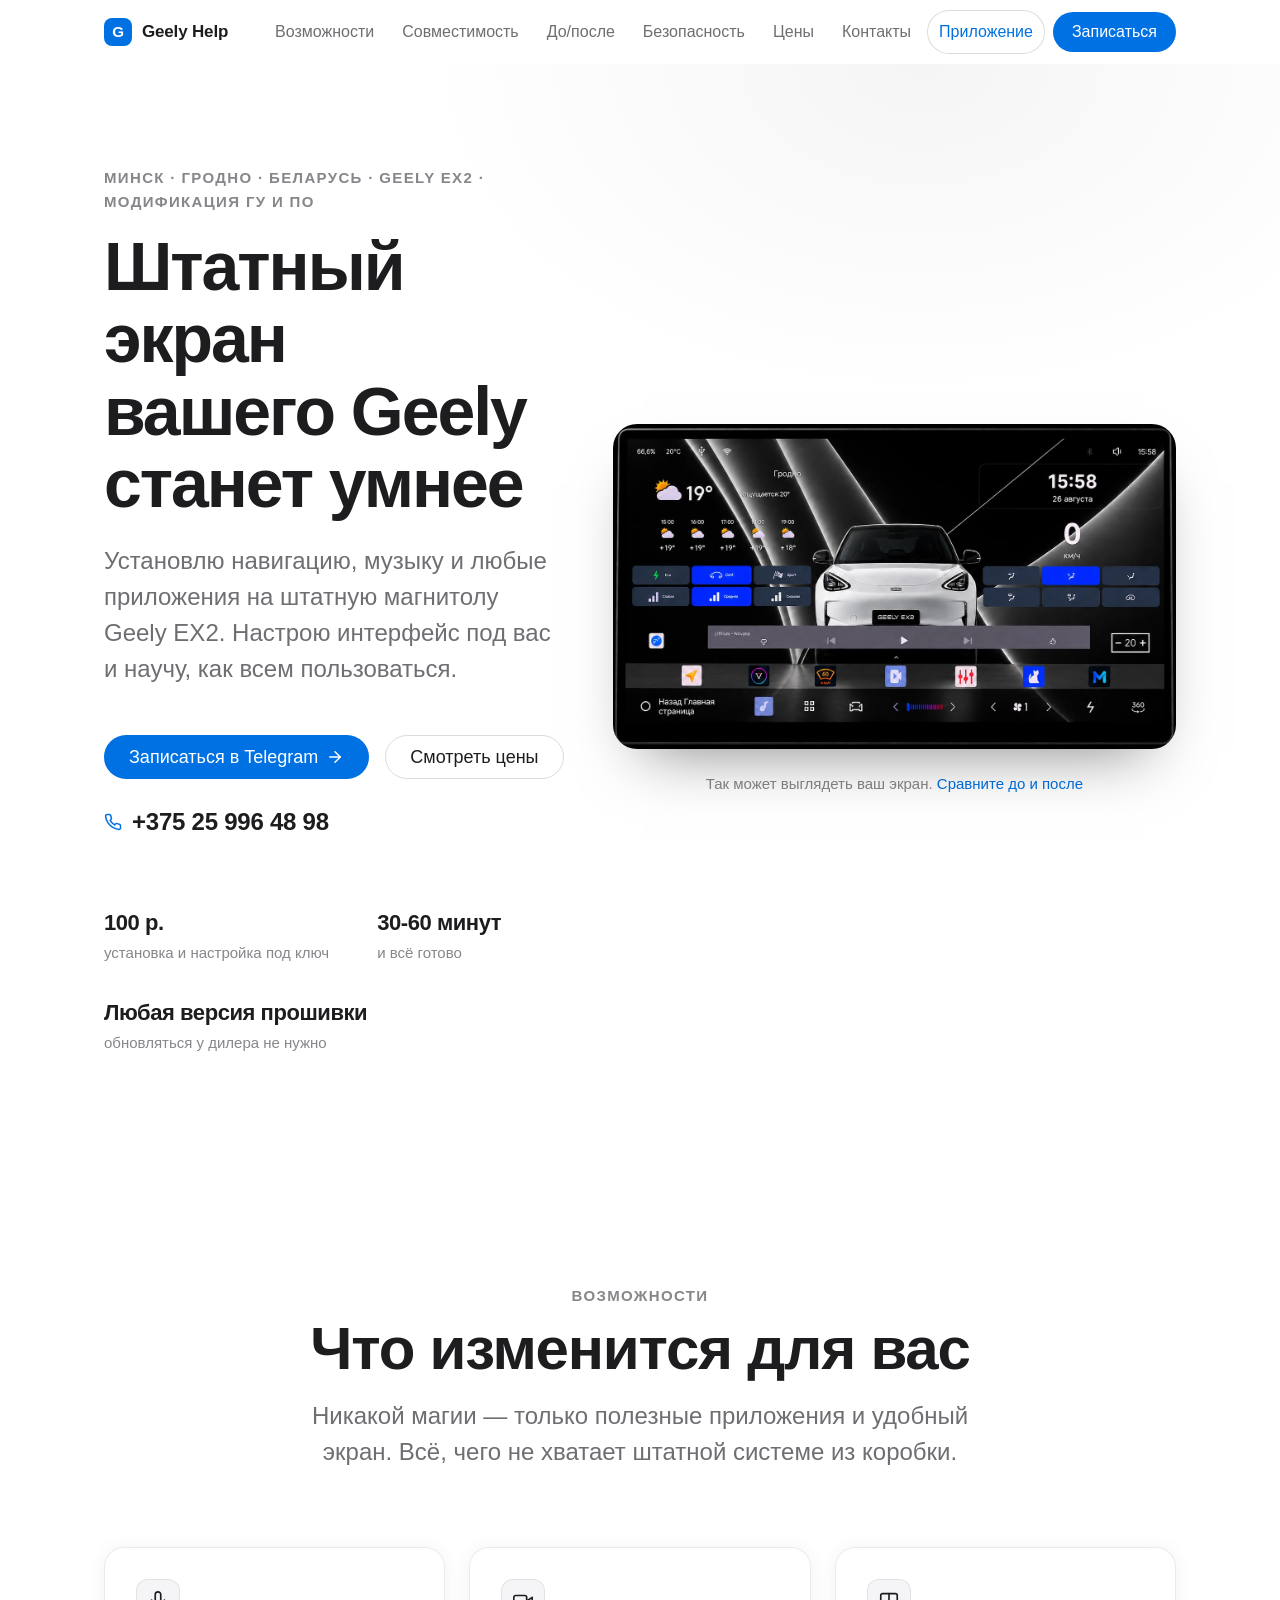
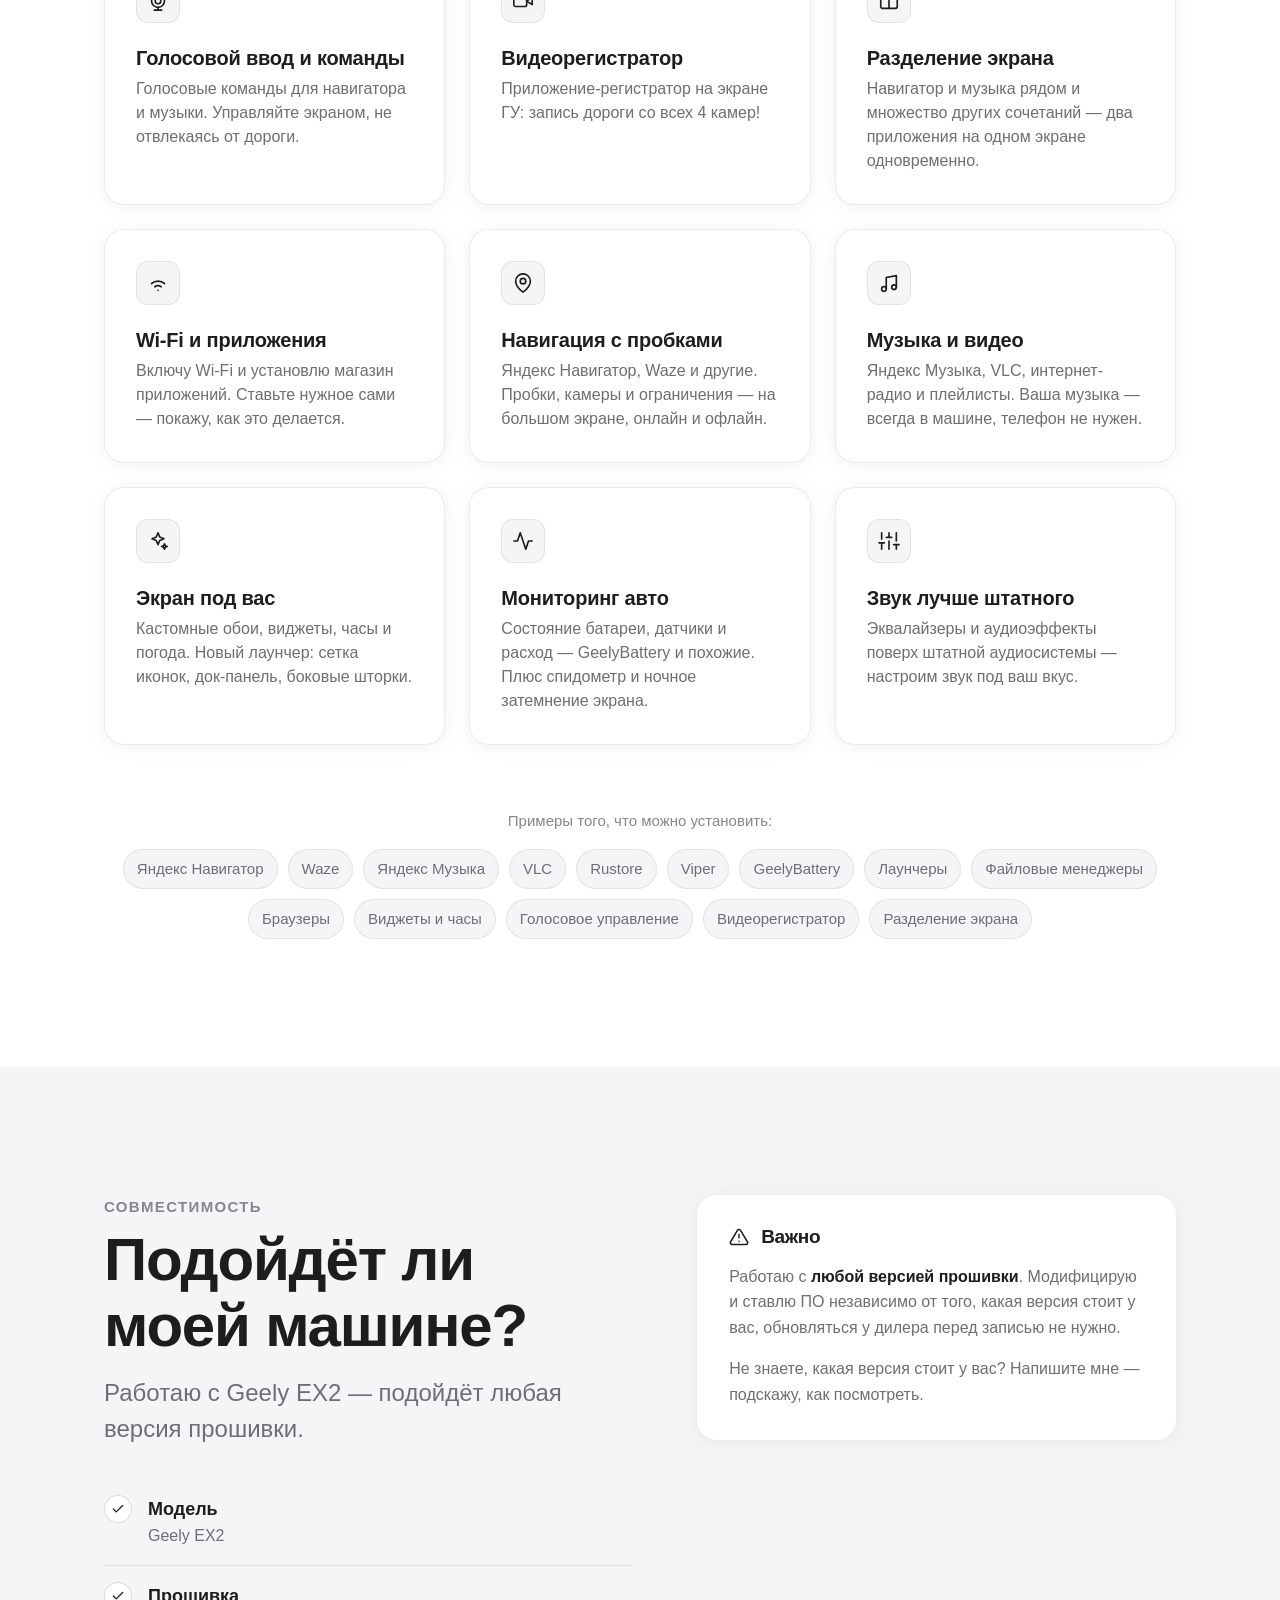
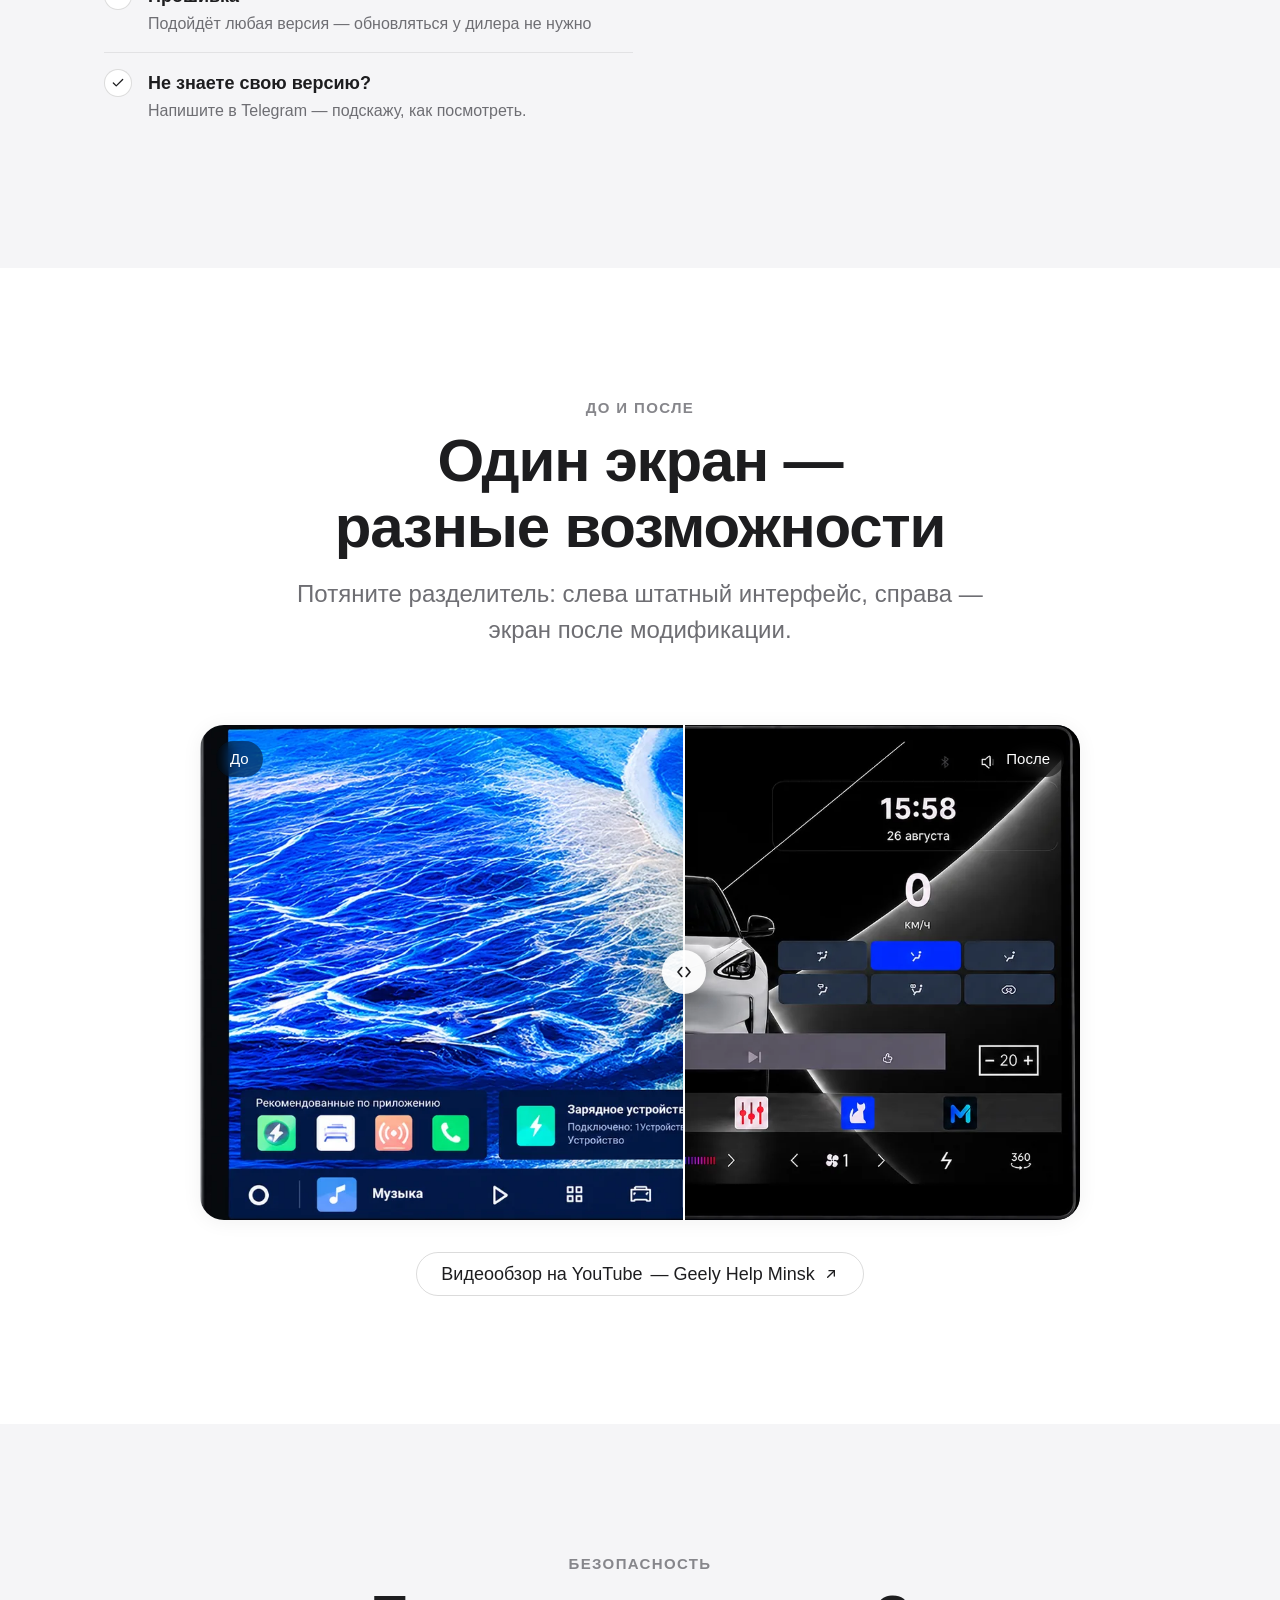
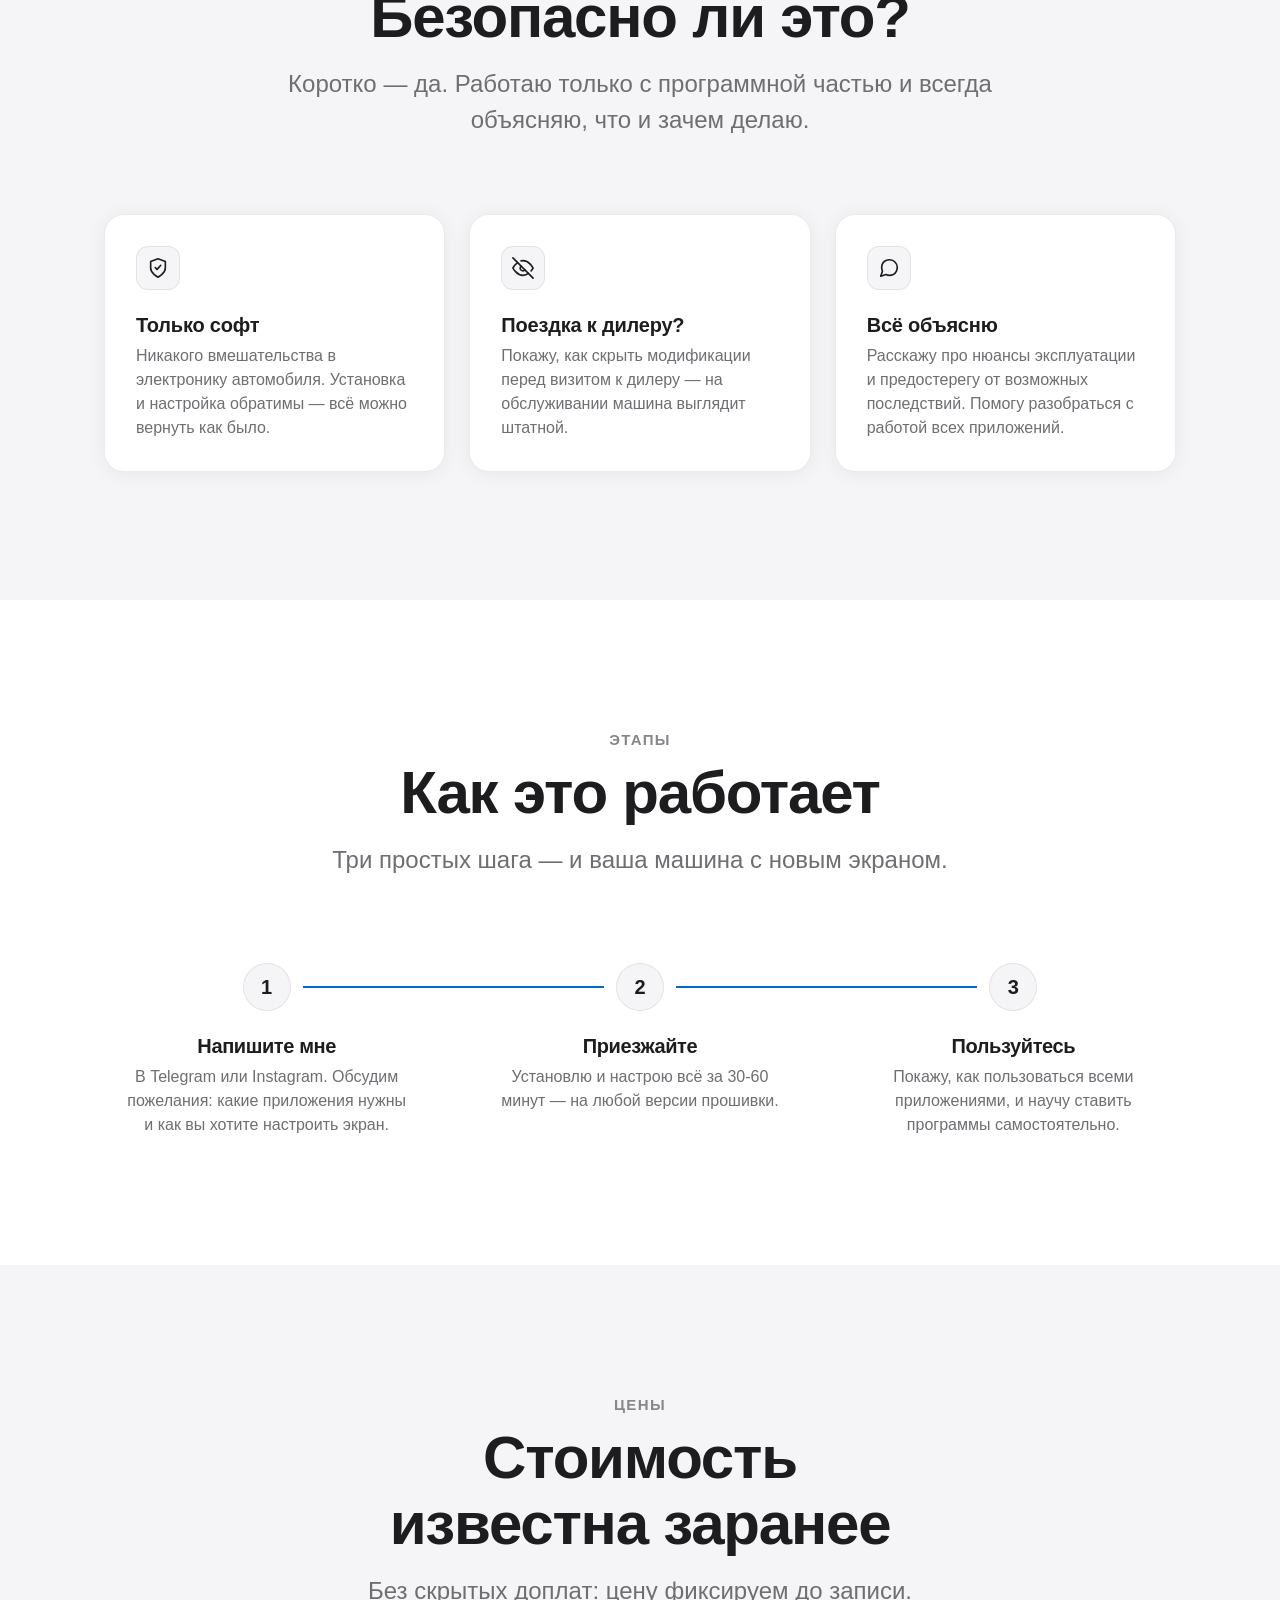
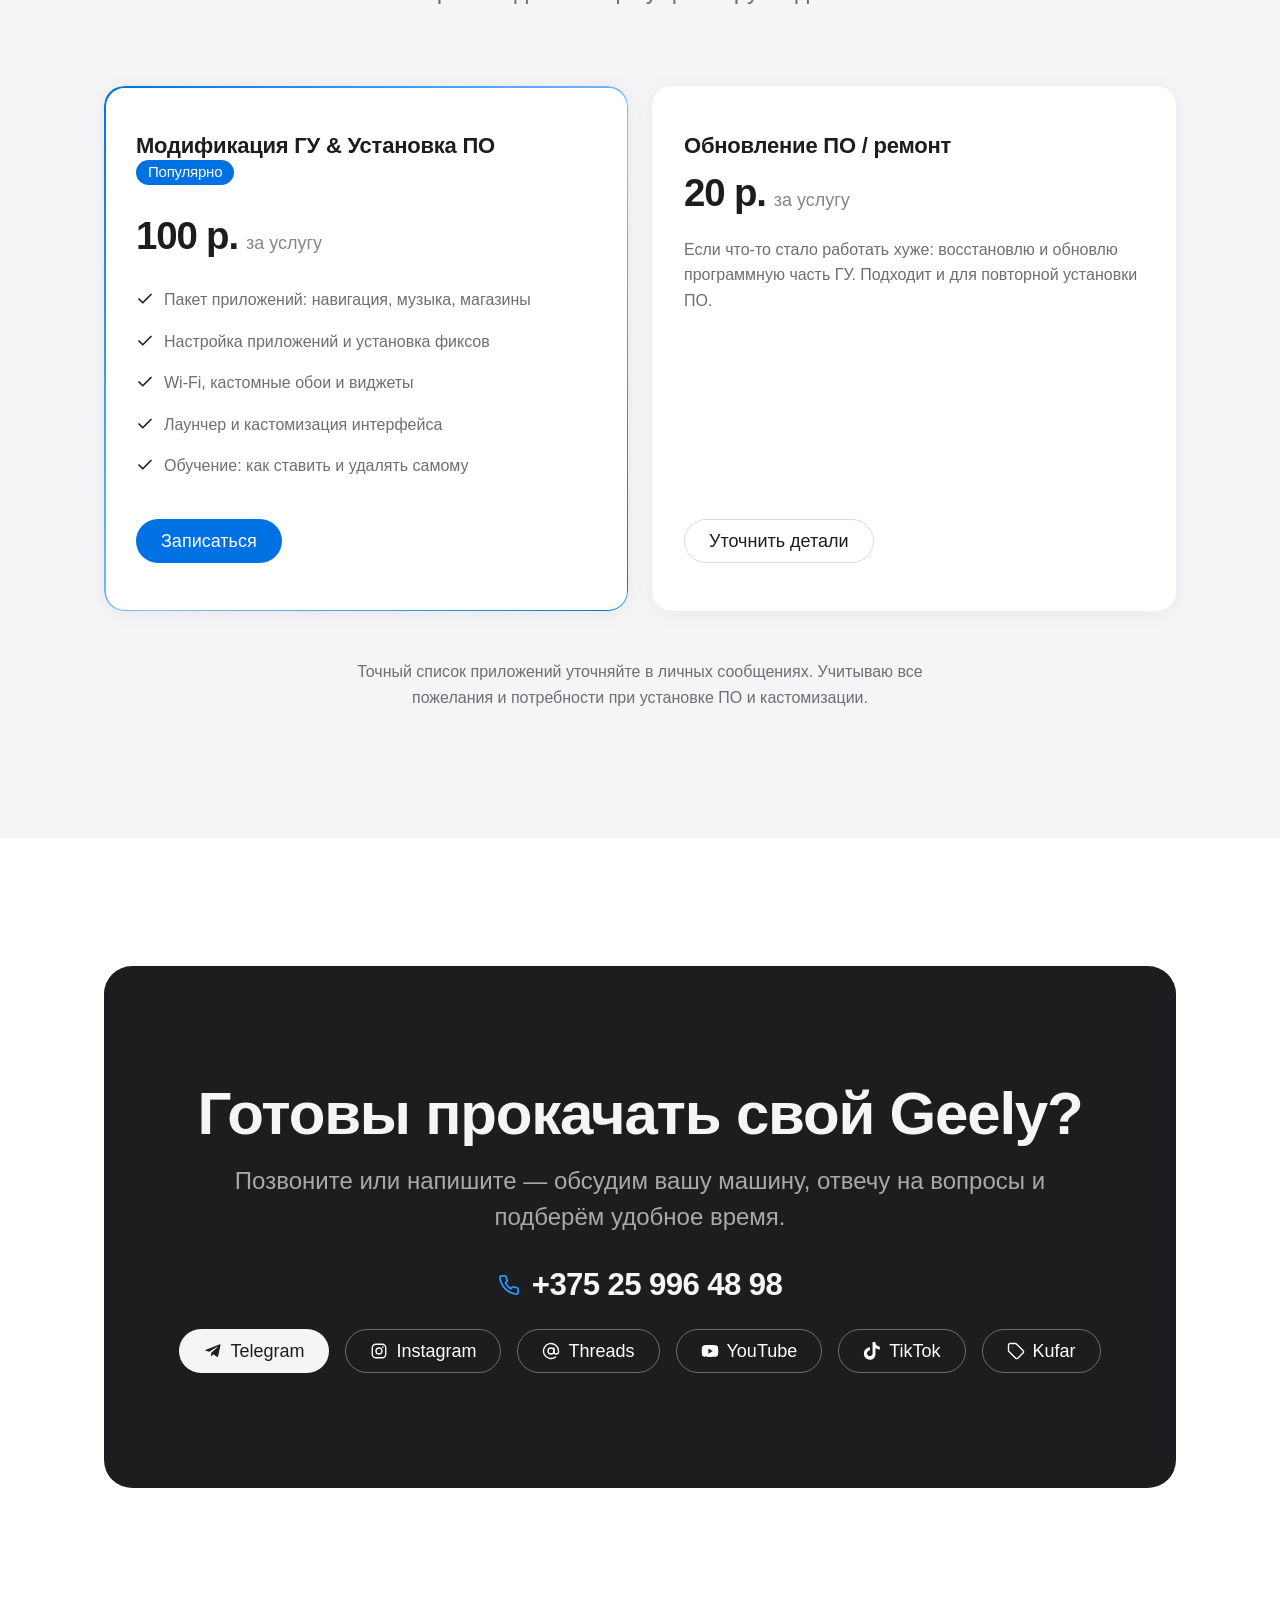
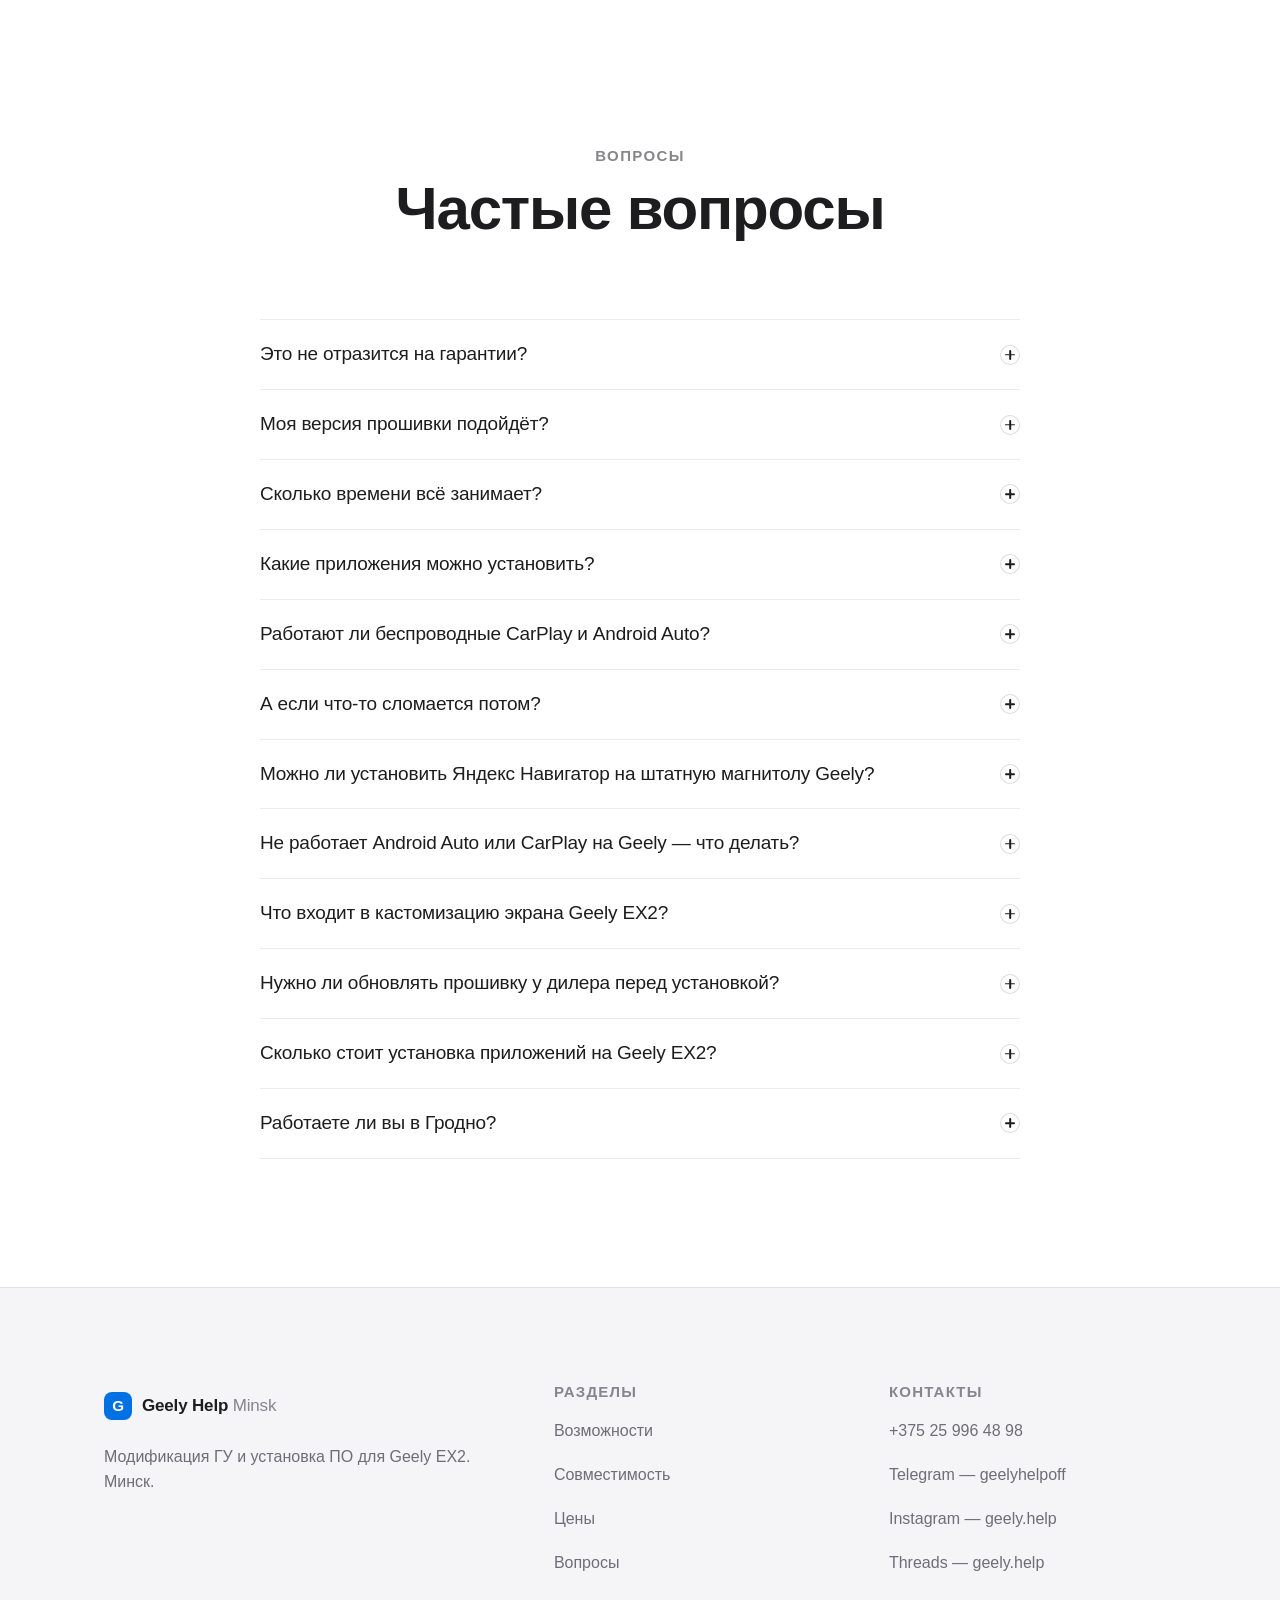
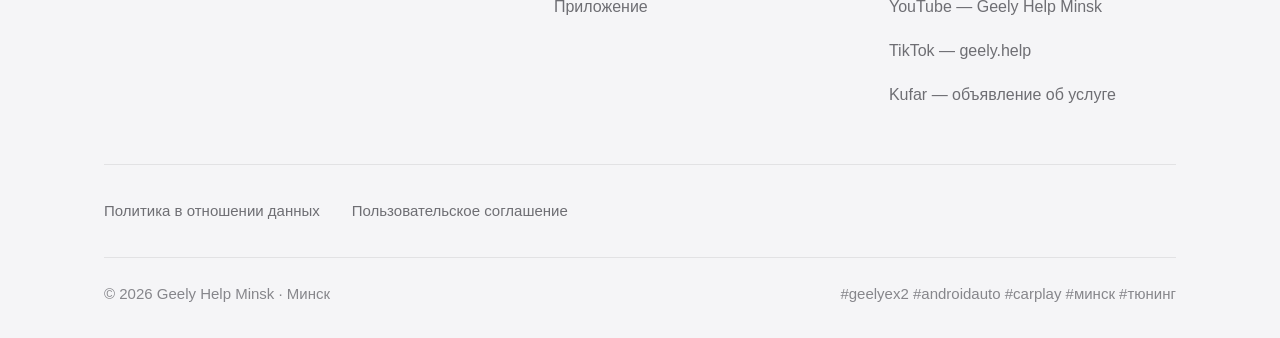
==== commit 7851e014: "header nav updates, personal-install warning, gitignore cleanup" ====
--- a/index.html
+++ b/index.html
@@ -204,11 +204,13 @@
         <a href="#demo">До/после</a>
         <a href="#safety">Безопасность</a>
         <a href="#prices">Цены</a>
-        <a href="#faq">Вопросы</a>
+        <a href="#contacts">Контакты</a>
+        <!-- «Вопросы» — только в бургер-меню (<1200px, styles.css, РАЗДЕЛ 4):
+             на десктопе его место в строке занял «Контакты», в мобильном меню
+             обе ссылки остаются. -->
+        <a class="nav__faq" href="#faq">Вопросы</a>
         <!-- «Приложение» — выделенный пункт-кнопка (styles.css, РАЗДЕЛ 20):
-             ведёт на страницу скачивания app.html. Пункт «Контакты» убран
-             из шапки, чтобы меню влезало в строку на десктопе: контакт и так
-             всегда под рукой — кнопка «Записаться» рядом и футер. -->
+             ведёт на страницу скачивания app.html. -->
         <a class="nav__app" href="app.html">Приложение</a>
       </nav>
       <a class="btn btn--primary btn--header" href="https://t.me/geelyhelpoff" target="_blank" rel="noopener">Записаться</a>
--- a/styles.css
+++ b/styles.css
@@ -234,6 +234,9 @@
   transition: color var(--dur-fast) var(--ease-standard), background var(--dur-fast) var(--ease-standard);
 }
 .nav a:hover { color: var(--color-text-primary); background: var(--color-bg-secondary); }
+/* «Вопросы» — только в бургер-меню (<1200px): на десктопе его место в строке
+   занял «Контакты», а в мобильном меню видны обе ссылки. */
+.nav a.nav__faq { display: none; }
 
 .burger { display: none; width: 44px; height: 44px; border-radius: 12px; align-items: center; justify-content: center; }
 .burger__box { position: relative; display: block; width: 20px; height: 12px; }
@@ -264,6 +267,7 @@
   }
   body.nav-open .nav { opacity: 1; transform: none; pointer-events: auto; }
   .nav a { min-height: 44px; font-size: 1.0625rem; color: var(--color-text-primary); }
+  .nav a.nav__faq { display: inline-flex; } /* «Вопросы» возвращается в мобильное меню */
 }
 @media (max-width: 479px) {
   .logo__text em { display: none; }
@@ -887,6 +891,14 @@
   color: var(--color-text-tertiary);
   font-variant-numeric: tabular-nums;
 }
+/* Предупреждение «только для личной установки» под кнопкой скачивания:
+   карточка .warn внутри центрированной секции — ширину ограничиваем,
+   текст выравниваем влево для читаемости. */
+.app-dl__notice {
+  max-width: 620px;
+  margin: var(--space-6) auto 0;
+  text-align: left;
+}
 @media (max-width: 639px) {
   /* Обе кнопки — во всю ширину (до 320px), стопкой: скачивание — главный CTA, видеообзор — вторичный (ghost). */
   .app-dl__actions .btn--xl { width: 100%; max-width: 320px; }
@@ -915,6 +927,12 @@
   max-width: 34em; margin: var(--space-3) auto 0;
   font-size: var(--fs-body); line-height: 1.5;
   color: var(--color-text-secondary); text-wrap: pretty;
+}
+/* Предупреждение «только для личной установки» в шапке каталога:
+   та же карточка .warn, что на app.html, только компактнее. */
+.apps-head__note {
+  max-width: 640px; margin: var(--space-5) auto 0;
+  text-align: left;
 }
 
 .apps-sec { padding-block: var(--space-4); }
